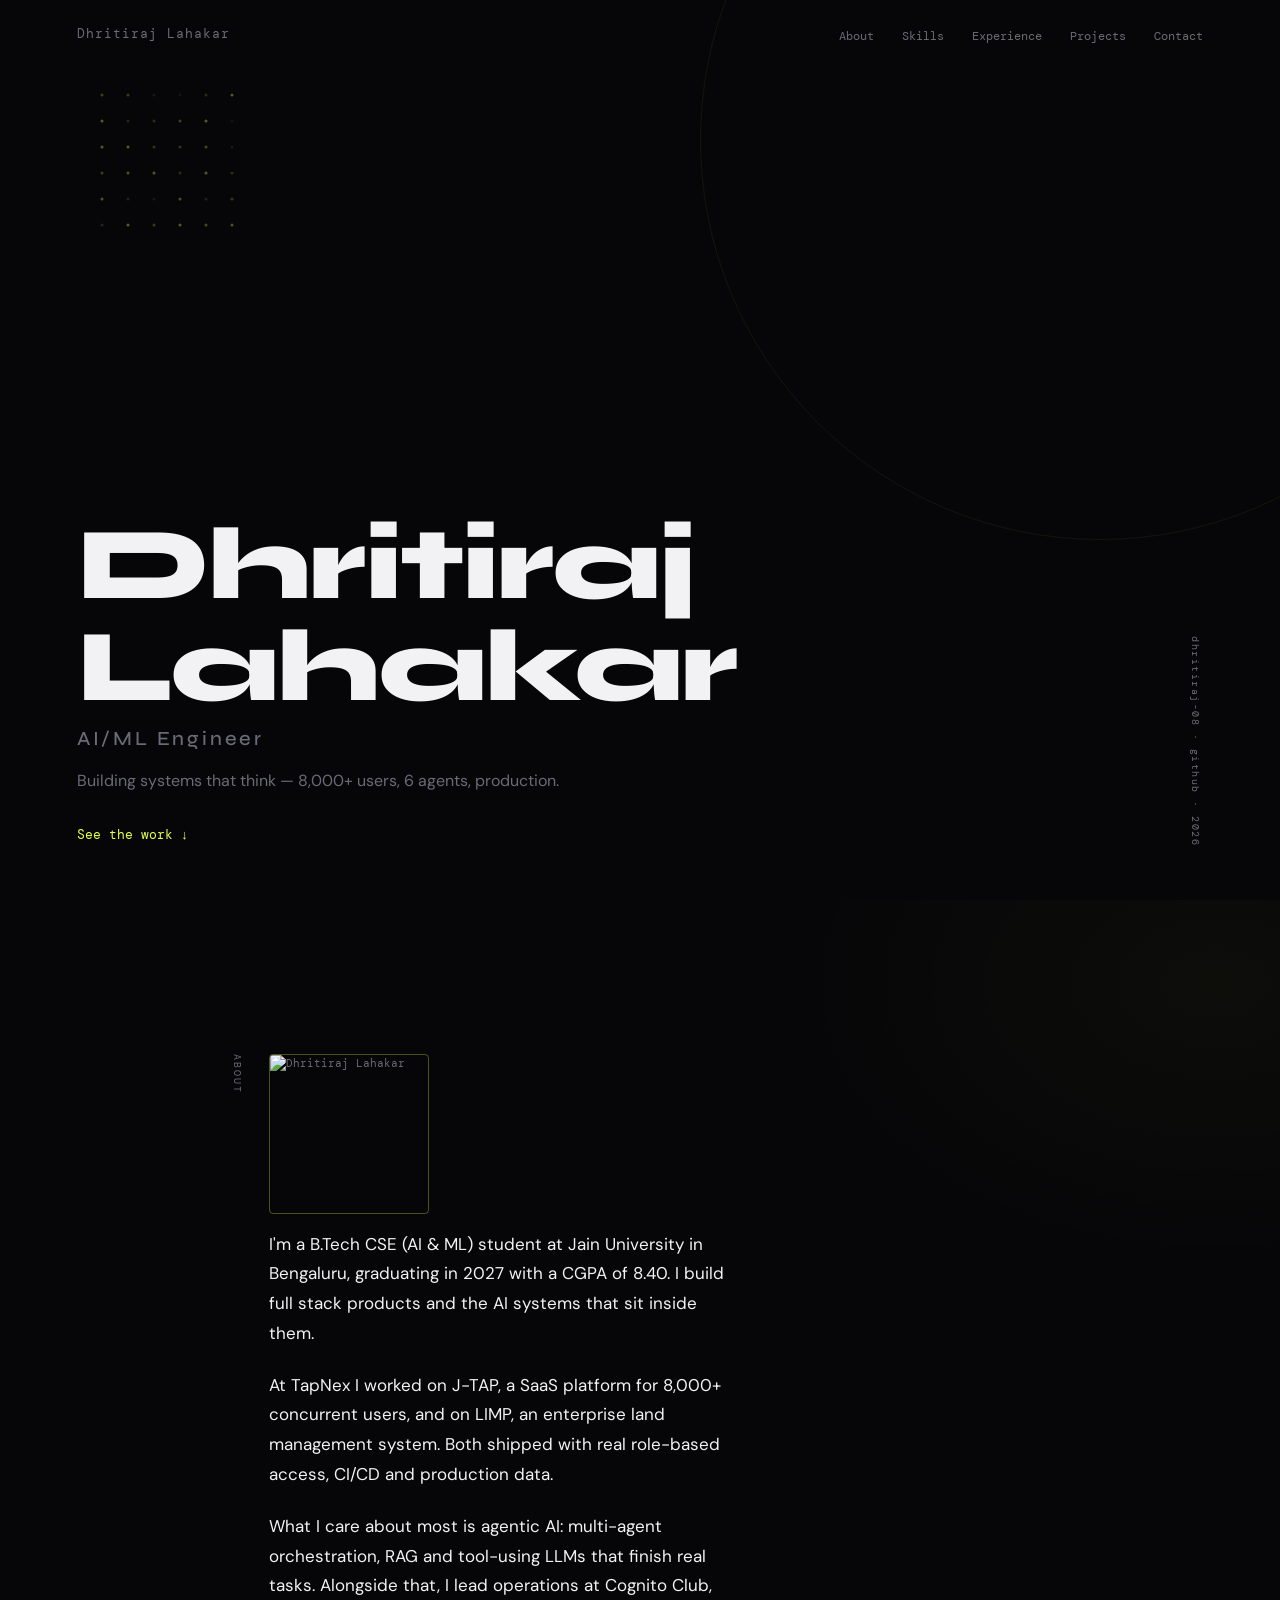
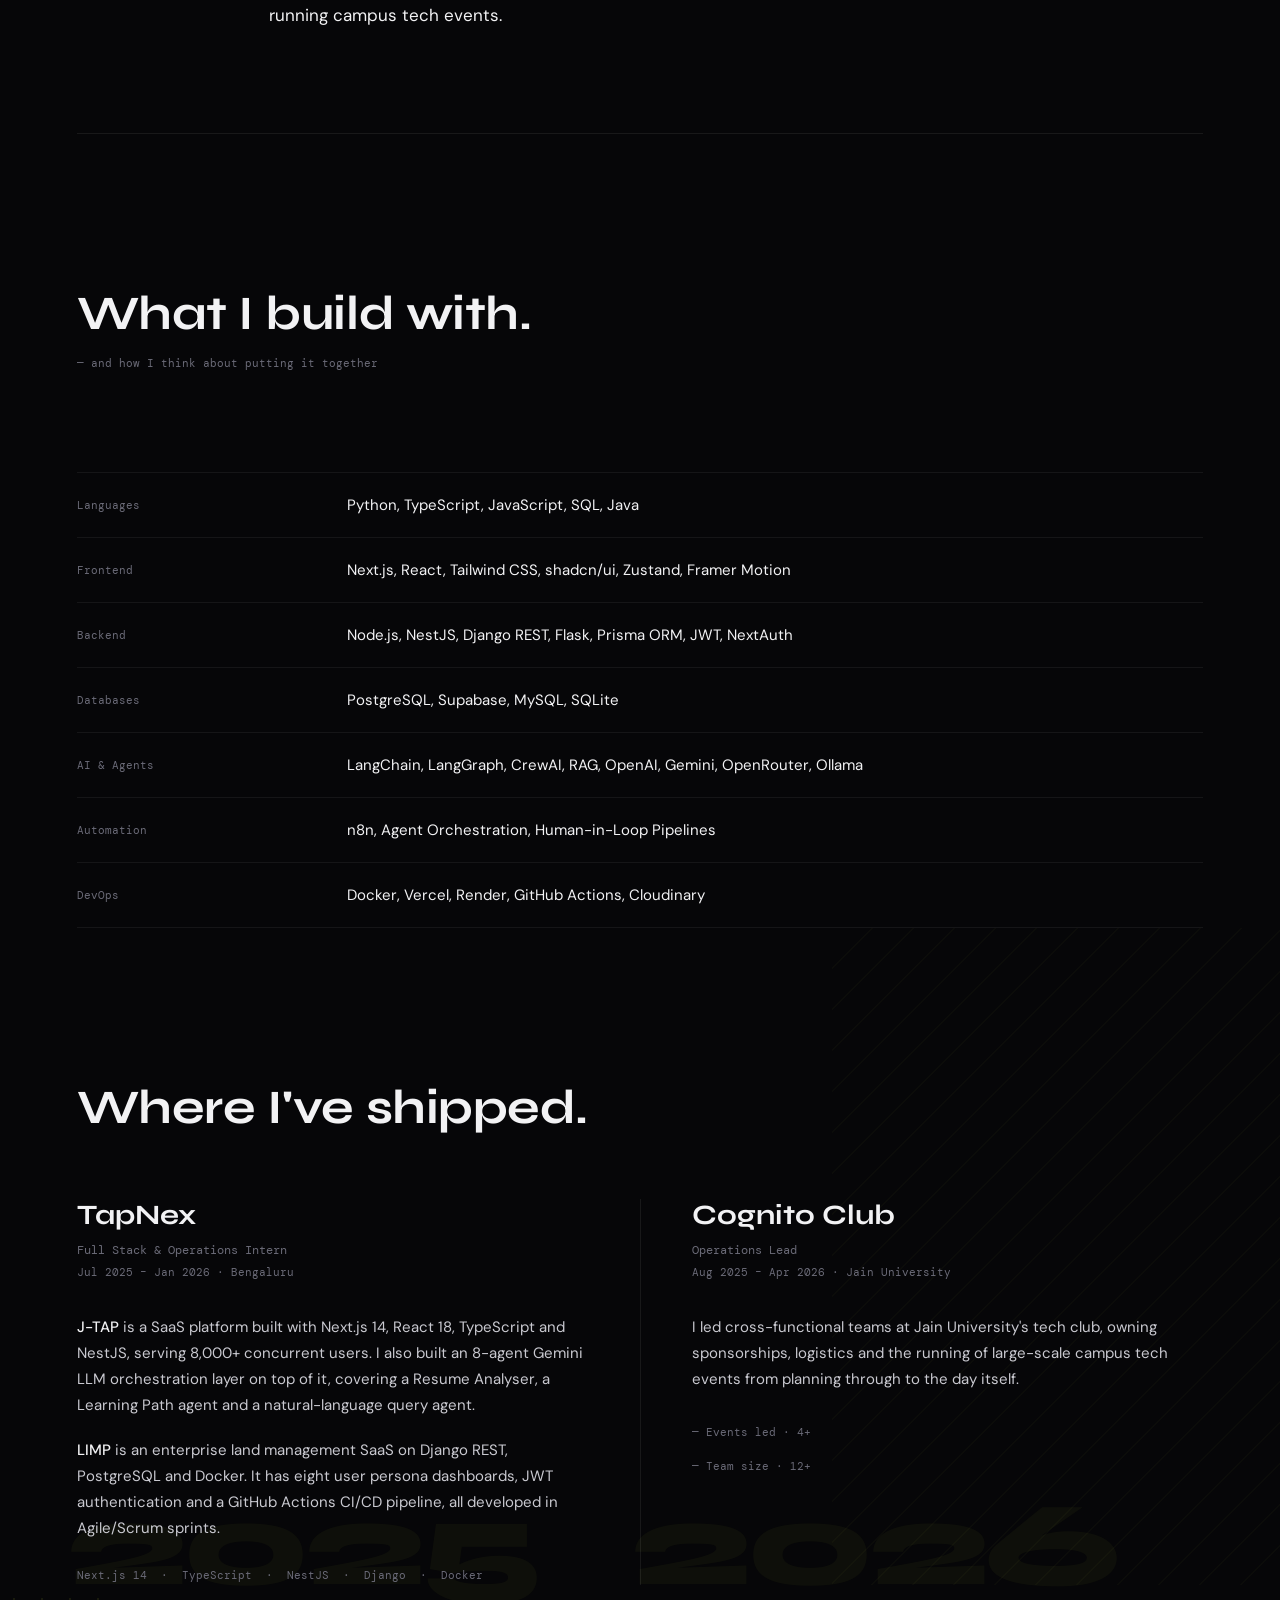
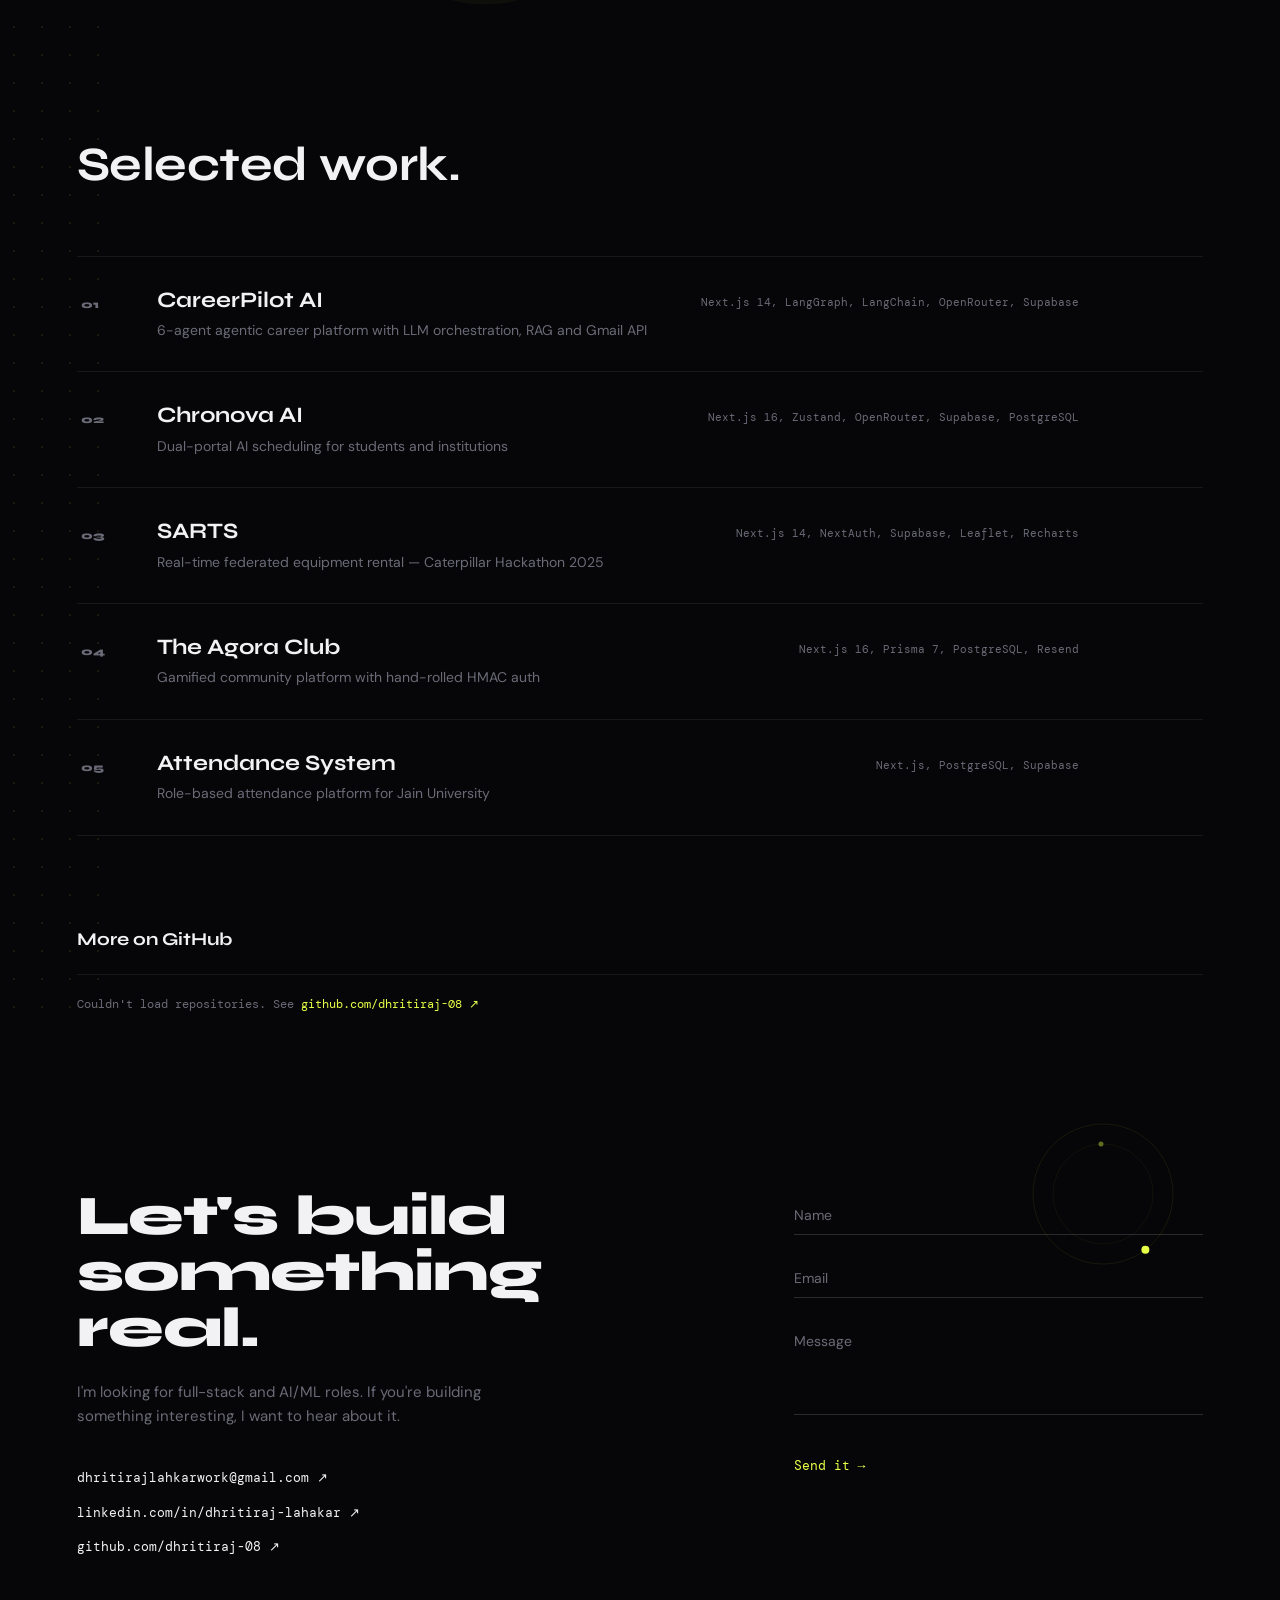
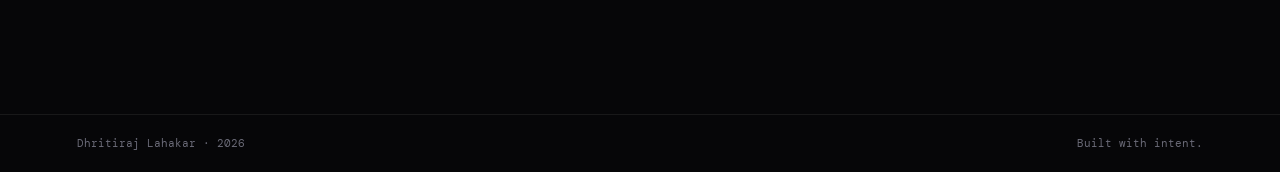
==== main/templates/main/index.html @ 5ac84bc7 "fix profile photo path and static file" ====
<!DOCTYPE html>
<html lang="en">
<head>
<meta charset="UTF-8" />
<meta name="viewport" content="width=device-width, initial-scale=1.0" />
<meta name="theme-color" content="#060608" />
<title>Dhritiraj Lahakar — Full Stack + Agentic AI Engineer</title>
<meta name="description" content="Dhritiraj Lahakar is a full stack and agentic AI engineer in Bengaluru, India." />
<link rel="preconnect" href="https://fonts.googleapis.com" />
<link rel="preconnect" href="https://fonts.gstatic.com" crossorigin />
<link href="https://fonts.googleapis.com/css2?family=DM+Mono&family=DM+Sans:wght@400;500&family=Syne:wght@500;700;800&display=swap" rel="stylesheet" />
<style>
:root {
  --bg: #060608;
  --surface: #0E0E12;
  --line: rgba(255,255,255,0.07);
  --text: #F2F2F4;
  --muted: #6B6B78;
  --accent: #E8FF47;
  --head: "Syne", sans-serif;
  --mono: "DM Mono", ui-monospace, monospace;
  --body: "DM Sans", system-ui, sans-serif;
  --pad: 6vw;
}
*, *::before, *::after { box-sizing: border-box; margin: 0; padding: 0; }
html { scroll-behavior: smooth; -webkit-text-size-adjust: 100%; }
body { background: var(--bg); color: var(--text); font-family: var(--body); font-weight: 400; line-height: 1.6; overflow-x: hidden; -webkit-font-smoothing: antialiased; }
a { color: inherit; text-decoration: none; }
ul { list-style: none; }
h1, h2, h3 { font-family: var(--head); }
::selection { background: var(--accent); color: #060608; }
:focus-visible { outline: 1px solid var(--accent); outline-offset: 4px; }

header, section, footer { position: relative; z-index: 1; }

/* NAV */
nav { position: fixed; top: 0; left: 0; right: 0; z-index: 50; display: flex; justify-content: space-between; align-items: center; padding: 22px var(--pad); font-family: var(--mono); border-bottom: 1px solid transparent; }
nav.scrolled { border-bottom-color: rgba(255,255,255,0.06); }
nav .who { font-size: 13px; letter-spacing: 0.08em; color: var(--muted); }
nav ul { display: flex; gap: 28px; }
nav ul a { font-size: 12px; color: var(--muted); transition: color 150ms; }
nav ul a:hover { color: var(--text); }

/* HERO */
#hero { position: relative; min-height: 100vh; min-height: 100svh; overflow: hidden; display: flex; flex-direction: column; justify-content: flex-end; padding: 0 var(--pad) 6vh; }
#hero::before { content: ""; position: absolute; width: 800px; height: 800px; border-radius: 50%; border: 1px solid rgba(232,255,71,0.06); top: -260px; right: -220px; pointer-events: none; }
#hero-canvas { position: absolute; inset: 0; width: 100%; height: 100%; z-index: 0; pointer-events: none; display: block; }
#hero > h1, #hero > .lede, #hero > .cta { position: relative; z-index: 1; }
#dots { position: absolute; top: 70px; left: 6vw; width: 180px; height: 180px; z-index: 1; pointer-events: none; display: block; }
.vert { z-index: 1; position: absolute; right: var(--pad); bottom: 6vh; writing-mode: vertical-rl; font-family: var(--mono); font-size: 10px; letter-spacing: 0.15em; color: var(--muted); }
h1 { font-weight: 800; font-size: clamp(60px, 10vw, 140px); line-height: 0.95; letter-spacing: -0.02em; }
h1 span { position: relative; display: block; opacity: 0; transform: translateY(12px); animation: in 600ms ease forwards; }
h1 span:nth-child(1) { font-weight: 800; font-size: clamp(52px, 8vw, 110px); color: var(--text); letter-spacing: -0.02em; line-height: 1; }
h1 span:nth-child(2) { font-weight: 500; font-size: clamp(14px, 1.6vw, 20px); color: var(--muted); letter-spacing: 0.14em; margin-top: 10px; margin-bottom: 0; animation-delay: 120ms; }
@keyframes in { to { opacity: 1; transform: none; } }
h1 span::after { content: attr(data-text); position: absolute; left: 0; top: 0; color: var(--accent); opacity: 0; transform: translateX(-3px); pointer-events: none; }
h1 span.done { animation: none; opacity: 1; transform: none; }
h1 span.done.glitch { animation: glitchShift 180ms linear; }
h1 span.done.glitch::after { animation: glitchGhost 180ms linear; }
@keyframes glitchShift { 0%, 99% { transform: translateX(3px); } 100% { transform: none; } }
@keyframes glitchGhost { 0%, 33% { opacity: 0.1; } 34%, 100% { opacity: 0; } }
.lede { margin-top: 20px; font-size: 16px; color: var(--muted); max-width: 46ch; }
.cta { display: inline-block; margin-top: 32px; font-family: var(--mono); font-size: 13px; letter-spacing: 0; color: var(--accent); transition: letter-spacing 200ms ease; align-self: flex-start; }
.cta:hover { letter-spacing: 0.05em; }

/* SECTION BASICS */
section:not(#hero) { padding: clamp(80px, 12vw, 160px) var(--pad) 0; }
.rv { opacity: 0; transform: translateY(20px); transition: opacity 500ms ease var(--d, 120ms), transform 500ms ease var(--d, 120ms); }
.reveal.in .rv { opacity: 1; transform: none; }
.reveal h2.rv { --d: 0ms; }
#about { --d: 0ms; }
h2.big { font-weight: 700; font-size: clamp(32px, 5vw, 48px); line-height: 1.1; letter-spacing: -0.01em; }
.hair { border-top: 1px solid var(--line); }

/* ABOUT */
#about { padding-bottom: clamp(60px, 8vw, 110px); }
.about { display: grid; grid-template-columns: repeat(12, 1fr); column-gap: 24px; }
#about::before { content: ""; position: absolute; inset: 0; z-index: 0; pointer-events: none; background: radial-gradient(ellipse 600px 400px at 95% 10%, rgba(232,255,71,0.03) 0%, transparent 70%); }
#about > * { position: relative; z-index: 1; }
.about .label { grid-row: 1; grid-column: 1 / 3; writing-mode: vertical-rl; font-family: var(--mono); font-size: 10px; letter-spacing: 0.2em; color: var(--muted); }
.about .photo { grid-row: 1; grid-column: 3 / 8; display: block; width: 160px; height: 160px; object-fit: cover; object-position: center top; border-radius: 4px; border: 1px solid rgba(232,255,71,0.3); margin-bottom: 16px; transition: border-color 300ms ease, box-shadow 300ms ease; font-family: var(--mono); font-size: 11px; color: var(--muted); }
.about .photo:hover { border-color: #E8FF47; box-shadow: 0 0 24px rgba(232,255,71,0.15); }
.about .bio { grid-row: 2; grid-column: 3 / 8; font-size: 17px; line-height: 1.75; max-width: 65ch; }
.about .bio p + p { margin-top: 1.3em; }
.side { grid-row: 1 / span 2; grid-column: 8 / 13; padding-left: 4vw; }
#cube { display: block; width: 320px; max-width: 100%; height: auto; aspect-ratio: 320 / 280; margin: 0 0 0 auto; }
.about-end { margin-top: clamp(60px, 8vw, 110px); }

/* SKILLS */
#skills .sub { margin-top: 14px; font-family: var(--mono); font-size: 11px; color: var(--muted); }
#trace { display: block; width: 100%; height: 60px; margin-top: 28px; }
table { width: 100%; border-collapse: collapse; margin-top: 12px; }
tr { border-bottom: 1px solid rgba(255,255,255,0.06); transition: background-color 200ms ease, background-size 400ms ease; background-image: linear-gradient(rgba(232,255,71,0.5), rgba(232,255,71,0.5)); background-repeat: no-repeat; background-position: 0 100%; background-size: 0% 1px; }
tr:first-child { border-top: 1px solid rgba(255,255,255,0.06); }
tr:hover { background-color: rgba(232,255,71,0.03); background-size: 100% 1px; }
tr:hover th { color: var(--accent); }
th, td { text-align: left; vertical-align: top; padding: 20px 0; font-weight: 400; }
th { transition: color 200ms ease; width: 24%; font-family: var(--mono); font-size: 11px; color: var(--muted); padding-top: 24px; }
td { font-size: 15px; color: var(--text); padding-right: 12px; }

/* EXPERIENCE */
#experience { position: relative; }
#experience::before { content: ""; position: absolute; top: 0; right: 0; width: 35%; height: 100%; background: repeating-linear-gradient(135deg, transparent, transparent 28px, rgba(232,255,71,0.025) 28px, rgba(232,255,71,0.025) 29px); pointer-events: none; z-index: 0; }
#experience > * { position: relative; z-index: 1; }
.cols { display: grid; grid-template-columns: 1fr 1fr; margin-top: clamp(36px, 5vw, 64px); }
.col { position: relative; padding-right: clamp(24px, 4vw, 64px); }
.col > * { position: relative; z-index: 1; }
.col::before { position: absolute; bottom: -20px; left: -10px; z-index: 0; font-family: var(--head); font-weight: 800; font-size: 120px; line-height: 1; letter-spacing: -0.04em; color: rgba(232,255,71,0.04); pointer-events: none; user-select: none; }
.col:nth-child(1)::before { content: "2025"; }
.col:nth-child(2)::before { content: "2026"; }
#experience { overflow-x: clip; }
.col .tags { margin-top: 24px; font-family: var(--mono); font-size: 11px; line-height: 1.8; color: var(--muted); }
.col .callouts { margin-top: 32px; font-family: var(--mono); font-size: 11px; color: var(--muted); }
.col .callouts div + div { margin-top: 16px; }
.col + .col { padding-right: 0; padding-left: clamp(24px, 4vw, 64px); border-left: 1px solid var(--line); }
.col h3 { font-weight: 700; font-size: 28px; line-height: 1.15; }
.col .role { margin-top: 10px; font-family: var(--mono); font-size: 12px; color: var(--muted); }
.col .when { margin-top: 4px; font-family: var(--mono); font-size: 11px; color: var(--muted); }
.col .prose { margin-top: 32px; }
.col p { font-size: 15px; line-height: 1.75; color: #C9C9D0; }
.col p + p { margin-top: 1.2em; }
.col p b { font-weight: 500; color: var(--text); }

/* PROJECTS */
#projects { position: relative; }
#projects::before { content: ""; position: absolute; left: 0; top: 0; width: 120px; height: 100%; background-image: radial-gradient(rgba(232,255,71,0.08) 1px, transparent 1px); background-size: 28px 28px; pointer-events: none; z-index: 0; }
#projects > * { position: relative; z-index: 1; }
.list { margin-top: clamp(36px, 5vw, 64px); border-top: 1px solid var(--line); }
.row { display: grid; grid-template-columns: 56px minmax(0, 1.3fr) minmax(0, 1fr) 84px; column-gap: 24px; align-items: start; padding: 30px 16px 30px 0; border-bottom: 1px solid var(--line); transition: background 200ms ease; position: relative; }
.row:hover { background: rgba(232,255,71,0.03); }
.row .n { font-family: var(--head); font-weight: 800; font-size: 11px; color: var(--muted); padding-top: 9px; padding-left: 4px; }
.row .name { transition: text-shadow 200ms ease; font-family: var(--head); font-weight: 700; font-size: 22px; line-height: 1.2; }
.row:hover .name { text-shadow: 0 0 20px rgba(232,255,71,0.3); }
.row .desc { margin-top: 6px; font-size: 14px; color: var(--muted); }
.row .tech { font-family: var(--mono); font-size: 11px; line-height: 1.7; color: var(--muted); text-align: right; padding-top: 6px; }
.row .go { font-family: var(--mono); font-size: 12px; color: var(--accent); text-align: right; padding-top: 6px; opacity: 0; transition: opacity 200ms ease; white-space: nowrap; }
.row:hover .go, .row:focus-visible .go { opacity: 1; }
.more { margin-top: clamp(56px, 7vw, 96px); font-weight: 700; font-size: 18px; }
.more + .list { margin-top: 20px; }
.list.small .row { grid-template-columns: 56px minmax(0, 1fr) 84px; padding: 16px 16px 16px 0; }
.list.small .n { padding-top: 3px; }
.list.small .name { font-size: 15px; }
.list.small .desc { font-family: var(--body); font-size: 13px; margin-top: 2px; }
.list.small .go { padding-top: 2px; }
.status { padding: 20px 0; font-family: var(--mono); font-size: 12px; color: var(--muted); }
.status a { color: var(--accent); }

/* CONTACT */
#contact { position: relative; }
#orbit { position: absolute; top: 60px; right: 6vw; width: 200px; height: 200px; pointer-events: none; }
.contact { display: grid; grid-template-columns: 6fr 4fr; column-gap: 8vw; }
.contact h2 { font-weight: 800; font-size: 56px; line-height: 1; letter-spacing: -0.02em; }
.contact .lead { margin-top: 24px; font-size: 15px; color: var(--muted); max-width: 44ch; }
.contact .links { margin-top: 40px; display: flex; flex-direction: column; gap: 12px; align-items: flex-start; }
.contact .links a { font-family: var(--mono); font-size: 13px; background: linear-gradient(#E8FF47, #E8FF47) no-repeat left bottom / 0% 1px; padding-bottom: 2px; transition: color 150ms, background-size 300ms ease; }
.contact .links a:hover { color: var(--accent); background-size: 100% 1px; }
form { padding-top: 10px; display: flex; flex-direction: column; gap: 26px; }
form input, form textarea { width: 100%; background: transparent; border: 0; border-bottom: 1px solid rgba(255,255,255,0.15); border-radius: 0; padding: 8px 0 10px; font: 400 14px var(--body); color: var(--text); resize: none; }
form input::placeholder, form textarea::placeholder { color: var(--muted); }
form input:focus, form textarea:focus { outline: none; border-bottom-color: var(--accent); }
form button { align-self: flex-start; margin-top: 16px; background: none; border: 0; padding: 0; cursor: pointer; font: 400 13px var(--mono); color: var(--accent); }
.sr { position: absolute; width: 1px; height: 1px; overflow: hidden; clip: rect(0 0 0 0); }

/* FOOTER */
footer { margin-top: clamp(80px, 12vw, 160px); border-top: 1px solid var(--line); padding: 20px var(--pad); display: flex; justify-content: space-between; gap: 16px; font-family: var(--mono); font-size: 11px; color: var(--muted); }

/* MOBILE */
@media (max-width: 767px) {
  :root { --pad: 22px; }
  nav { padding: 16px var(--pad); justify-content: flex-end; }
  nav .who { display: none; }
  nav ul { gap: 16px; }
  nav ul a { font-size: 11px; }
  h1 { font-size: clamp(40px, 9vw, 90px); }
  .vert { display: none; }
  .about { display: block; }
  .about .label { writing-mode: horizontal-tb; margin-bottom: 20px; }
  .about .photo { margin-bottom: 24px; }
  .side { padding-left: 0; margin-top: 48px; }
    th { width: 34%; padding-right: 10px; }
  td { font-size: 14px; }
  .cols { display: block; }
  .col { padding-right: 0; }
  .col + .col { padding-left: 0; border-left: 0; border-top: 1px solid var(--line); margin-top: 48px; padding-top: 48px; }
  .row { grid-template-columns: 36px 1fr; padding: 24px 0; row-gap: 10px; }
  .row .tech { grid-column: 2; text-align: left; padding-top: 0; }
  .row .go { grid-column: 2; text-align: left; opacity: 1; padding-top: 0; }
  .list.small .row { grid-template-columns: 36px 1fr; }
  .list.small .go { grid-column: 2; }
  #orbit { display: none; }
  .contact { display: block; }
  .contact h2 { font-size: 44px; }
  form { margin-top: 56px; }
  footer { flex-direction: column; }
}
@media (hover: none) { .row .go { opacity: 1; } }
@media (prefers-reduced-motion: reduce) {
  html { scroll-behavior: auto; }
  h1 span, .rv, tr, th { animation: none; transition: none; opacity: 1; transform: none; }
  tr:hover { background-size: 0% 1px; }
}
</style>
</head>
<body>

<nav id="nav">
  <span class="who">Dhritiraj Lahakar</span>
  <ul>
    <li><a href="#about">About</a></li>
    <li><a href="#skills">Skills</a></li>
    <li><a href="#experience">Experience</a></li>
    <li><a href="#projects">Projects</a></li>
    <li><a href="#contact">Contact</a></li>
  </ul>
</nav>

<header id="hero">
  <canvas id="hero-canvas" aria-hidden="true"></canvas>
  <canvas id="dots" width="180" height="180" aria-hidden="true"></canvas>
  <div class="vert" aria-hidden="true">dhritiraj-08 · github · 2026</div>
  <h1><span>Dhritiraj Lahakar</span><span>AI/ML Engineer</span></h1>
  <p class="lede">Building systems that think — 8,000+ users, 6 agents, production.</p>
  <a class="cta" href="#projects">See the work ↓</a>
</header>

<section id="about" class="reveal">
  <div class="about">
    <div class="label">ABOUT</div>
    <img class="photo" src="/static/img/profile.jpg" alt="Dhritiraj Lahakar" width="160" height="160" />
    <div class="bio">
      <p>I'm a B.Tech CSE (AI &amp; ML) student at Jain University in Bengaluru, graduating in 2027 with a CGPA of 8.40. I build full stack products and the AI systems that sit inside them.</p>
      <p>At TapNex I worked on J-TAP, a SaaS platform for 8,000+ concurrent users, and on LIMP, an enterprise land management system. Both shipped with real role-based access, CI/CD and production data.</p>
      <p>What I care about most is agentic AI: multi-agent orchestration, RAG and tool-using LLMs that finish real tasks. Alongside that, I lead operations at Cognito Club, running campus tech events.</p>
    </div>
    <div class="side">
      <canvas id="cube" width="320" height="280" aria-hidden="true"></canvas>
    </div>
  </div>
  <div class="hair about-end"></div>
</section>

<section id="skills" class="reveal">
  <h2 class="big">What I build with.</h2>
  <p class="sub">— and how I think about putting it together</p>
  <canvas id="trace" aria-hidden="true"></canvas>
  <table>
    <tr><th scope="row">Languages</th><td>Python, TypeScript, JavaScript, SQL, Java</td></tr>
    <tr><th scope="row">Frontend</th><td>Next.js, React, Tailwind CSS, shadcn/ui, Zustand, Framer Motion</td></tr>
    <tr><th scope="row">Backend</th><td>Node.js, NestJS, Django REST, Flask, Prisma ORM, JWT, NextAuth</td></tr>
    <tr><th scope="row">Databases</th><td>PostgreSQL, Supabase, MySQL, SQLite</td></tr>
    <tr><th scope="row">AI &amp; Agents</th><td>LangChain, LangGraph, CrewAI, RAG, OpenAI, Gemini, OpenRouter, Ollama</td></tr>
    <tr><th scope="row">Automation</th><td>n8n, Agent Orchestration, Human-in-Loop Pipelines</td></tr>
    <tr><th scope="row">DevOps</th><td>Docker, Vercel, Render, GitHub Actions, Cloudinary</td></tr>
  </table>
</section>

<section id="experience" class="reveal">
  <h2 class="big">Where I've shipped.</h2>
  <div class="cols">
    <div class="col">
      <h3>TapNex</h3>
      <div class="role">Full Stack &amp; Operations Intern</div>
      <div class="when">Jul 2025 – Jan 2026 · Bengaluru</div>
      <div class="prose">
        <p><b>J-TAP</b> is a SaaS platform built with Next.js 14, React 18, TypeScript and NestJS, serving 8,000+ concurrent users. I also built an 8-agent Gemini LLM orchestration layer on top of it, covering a Resume Analyser, a Learning Path agent and a natural-language query agent.</p>
        <p><b>LIMP</b> is an enterprise land management SaaS on Django REST, PostgreSQL and Docker. It has eight user persona dashboards, JWT authentication and a GitHub Actions CI/CD pipeline, all developed in Agile/Scrum sprints.</p>
        <div class="tags">Next.js 14 &nbsp;·&nbsp; TypeScript &nbsp;·&nbsp; NestJS &nbsp;·&nbsp; Django &nbsp;·&nbsp; Docker</div>
      </div>
    </div>
    <div class="col">
      <h3>Cognito Club</h3>
      <div class="role">Operations Lead</div>
      <div class="when">Aug 2025 – Apr 2026 · Jain University</div>
      <div class="prose">
        <p>I led cross-functional teams at Jain University's tech club, owning sponsorships, logistics and the running of large-scale campus tech events from planning through to the day itself.</p>
        <div class="callouts"><div>— Events led · 4+</div><div>— Team size · 12+</div></div>
      </div>
    </div>
  </div>
</section>

<section id="projects" class="reveal">
  <h2 class="big">Selected work.</h2>
  <div class="list" id="featured"></div>
  <h3 class="more">More on GitHub</h3>
  <div class="list small" id="repos"><div class="status">Loading repositories…</div></div>
</section>

<section id="contact" class="reveal">
  <canvas id="orbit" width="200" height="200" aria-hidden="true"></canvas>
  <div class="contact">
    <div>
      <h2>Let's build<br>something<br>real.</h2>
      <p class="lead">I'm looking for full-stack and AI/ML roles. If you're building something interesting, I want to hear about it.</p>
      <div class="links">
        <a href="mailto:dhritirajlahkarwork@gmail.com">dhritirajlahkarwork@gmail.com ↗</a>
        <a href="https://linkedin.com/in/dhritiraj-lahakar" target="_blank" rel="noopener">linkedin.com/in/dhritiraj-lahakar ↗</a>
        <a href="https://github.com/dhritiraj-08" target="_blank" rel="noopener">github.com/dhritiraj-08 ↗</a>
      </div>
    </div>
    <form id="form">
      <label class="sr" for="n">Name</label><input id="n" name="name" type="text" placeholder="Name" required />
      <label class="sr" for="e">Email</label><input id="e" name="email" type="email" placeholder="Email" required />
      <label class="sr" for="m">Message</label><textarea id="m" name="message" rows="4" placeholder="Message" required></textarea>
      <button type="submit">Send it →</button>
    </form>
  </div>
</section>

<footer><span>Dhritiraj Lahakar · 2026</span><span>Built with intent.</span></footer>

<script src="https://cdnjs.cloudflare.com/ajax/libs/three.js/r128/three.min.js"></script>
<script>
(() => {
  const esc = s => String(s).replace(/[&<>"']/g, c => ({ '&': '&amp;', '<': '&lt;', '>': '&gt;', '"': '&quot;', "'": '&#39;' }[c]));
  const num = i => String(i + 1).padStart(2, '0');

  const nav = document.getElementById('nav');
  const onScroll = () => nav.classList.toggle('scrolled', scrollY > 100);
  addEventListener('scroll', onScroll, { passive: true }); onScroll();

  const io = new IntersectionObserver(es => es.forEach(e => {
    if (e.isIntersecting) { e.target.classList.add('in'); io.unobserve(e.target); }
  }), { threshold: 0.08 });
  const reduced = matchMedia('(prefers-reduced-motion: reduce)').matches;

  // stagger: heading first, content 120ms later
  document.querySelectorAll('.reveal').forEach(sec => {
    const kids = sec.id === 'contact' ? sec.querySelectorAll('h2, .lead, .links, form') : sec.children;
    [...kids].forEach(k => k.classList.add('rv'));
    io.observe(sec);
  });

  // row numbers count up as each row enters
  const numIO = new IntersectionObserver(es => es.forEach(e => {
    if (!e.isIntersecting) return;
    numIO.unobserve(e.target);
    const n = e.target.querySelector('.n'), to = +n.dataset.to, t0 = performance.now();
    (function step(t) {
      const k = Math.min(1, (t - t0) / 600);
      n.textContent = num(Math.round(to * k) - 1);
      if (k < 1) requestAnimationFrame(step);
    })(t0);
  }), { threshold: 0.6 });
  function watchNums(root) {
    if (reduced) return;
    root.querySelectorAll('.row .n').forEach(n => {
      n.dataset.to = parseInt(n.textContent, 10);
      n.textContent = '00';
      numIO.observe(n.parentElement);
    });
  }

  // title glitch
  const lines = [...document.querySelectorAll('h1 span')];
  lines.forEach(l => {
    l.dataset.text = l.textContent;
    l.addEventListener('animationend', e => {
      if (e.target !== l) return;
      if (e.animationName === 'in') l.classList.add('done');
      if (e.animationName === 'glitchShift') l.classList.remove('glitch');
    });
  });
  if (!reduced) (function sched() {
    setTimeout(() => {
      const l = lines[0];
      if (!document.hidden && l.classList.contains('done') && !l.classList.contains('glitch')) l.classList.add('glitch');
      sched();
    }, 4000 + Math.random() * 4000);
  })();

  // ---------- canvas helpers ----------
  function fit(cv, w, h) {
    const d = Math.min(devicePixelRatio || 1, 2);
    cv.width = Math.round(w * d); cv.height = Math.round(h * d);
    const c = cv.getContext('2d'); c.setTransform(d, 0, 0, d, 0, 0);
    return c;
  }
  // runs draw(t) every frame while el is on screen; draws a single static frame under reduced motion
  function animate(el, draw) {
    if (reduced) { draw(0); return; }
    let raf = 0;
    const tick = t => { draw(t); raf = requestAnimationFrame(tick); };
    new IntersectionObserver(es => {
      if (es[0].isIntersecting) { if (!raf) raf = requestAnimationFrame(tick); }
      else { cancelAnimationFrame(raf); raf = 0; }
    }).observe(el);
  }

  // ---------- hero: two tilted rings (Three.js, hero-scoped) ----------
  (function heroRings() {
    if (!window.THREE) return;
    const cv = document.getElementById('hero-canvas'), hero = document.getElementById('hero');
    let renderer;
    try { renderer = new THREE.WebGLRenderer({ canvas: cv, alpha: true, antialias: true }); } catch (err) { return; }
    renderer.setPixelRatio(Math.min(devicePixelRatio || 1, 2));
    renderer.setClearColor(0x000000, 0);
    const scene = new THREE.Scene(), cam = new THREE.PerspectiveCamera(45, 1, 0.1, 100);
    const tilt = 65 * Math.PI / 180;
    const a = new THREE.Mesh(new THREE.TorusGeometry(3.5, 0.015, 8, 120), new THREE.MeshBasicMaterial({ color: 0xE8FF47 }));
    const b = new THREE.Mesh(new THREE.TorusGeometry(4.8, 0.008, 8, 120), new THREE.MeshBasicMaterial({ color: 0xE8FF47, transparent: true, opacity: 0.3 }));
    [a, b].forEach(m => { m.position.x = 5; m.rotation.x = tilt; scene.add(m); });
    function resize() {
      const w = Math.max(1, Math.min(hero.clientWidth, document.documentElement.clientWidth)), h = Math.max(1, hero.clientHeight);
      renderer.setSize(w, h, false);
      cam.aspect = w / h; cam.position.z = Math.max(12, 9 / cam.aspect); cam.updateProjectionMatrix();
      renderer.render(scene, cam);
    }
    addEventListener('resize', resize);
    resize();
    if (document.fonts) document.fonts.ready.then(resize);
    animate(hero, () => { a.rotation.y += 0.004; b.rotation.y -= 0.002; renderer.render(scene, cam); });
  })();

  // ---------- hero: breathing dot matrix ----------
  (function dots() {
    const cv = document.getElementById('dots'), S = 180, ctx = fit(cv, S, S), off = (S - 5 * 26) / 2;
    const d = Array.from({ length: 36 }, (_, i) => ({ x: off + (i % 6) * 26, y: off + Math.floor(i / 6) * 26, sp: 0.0006 + Math.random() * 0.0012, ph: Math.random() * 6.2832 }));
    animate(cv, t => {
      ctx.clearRect(0, 0, S, S);
      for (const p of d) {
        const a = 0.06 + 0.29 * (0.5 + 0.5 * Math.sin(t * p.sp + p.ph));
        ctx.fillStyle = `rgba(232,255,71,${a.toFixed(3)})`;
        ctx.beginPath(); ctx.arc(p.x, p.y, 1.5, 0, 6.2832); ctx.fill();
      }
    });
  })();

  // ---------- about: wireframe cube scene (Three.js) ----------
  (function cubeScene() {
    if (!window.THREE) return;
    const cv = document.getElementById('cube');
    let renderer;
    try { renderer = new THREE.WebGLRenderer({ canvas: cv, alpha: true, antialias: true }); } catch (err) { return; }
    renderer.setPixelRatio(Math.min(devicePixelRatio || 1, 2));
    renderer.setSize(320, 280, false);
    renderer.setClearColor(0x000000, 0);
    const scene = new THREE.Scene(), cam = new THREE.PerspectiveCamera(50, 320 / 280, 0.1, 50);
    cam.position.z = 5; cam.lookAt(0, 0, 0);

    const cube = new THREE.Mesh(new THREE.BoxGeometry(1.8, 1.8, 1.8), new THREE.MeshBasicMaterial({ color: 0xE8FF47, wireframe: true, transparent: true, opacity: 0.6 }));
    scene.add(cube);

    const orbs = [], og = new THREE.SphereGeometry(0.12, 8, 8), om = new THREE.MeshBasicMaterial({ color: 0xE8FF47 });
    for (let i = 0; i < 3; i++) { const m = new THREE.Mesh(og, om); scene.add(m); orbs.push({ m, off: i * Math.PI * 2 / 3 }); }

    const N = 40, pg = new THREE.SphereGeometry(0.04, 6, 6), pmat = new THREE.MeshBasicMaterial({ color: 0xE8FF47, transparent: true, opacity: 0.4 }), parts = [];
    for (let i = 0; i < N; i++) {
      const m = new THREE.Mesh(pg, pmat);
      let v; do { v = new THREE.Vector3((Math.random() * 2 - 1) * 3.5, (Math.random() * 2 - 1) * 3.5, (Math.random() * 2 - 1) * 3.5); } while (v.length() > 3.5);
      m.position.copy(v); scene.add(m);
      parts.push({ m, v: new THREE.Vector3((Math.random() * 2 - 1) * 0.003, (Math.random() * 2 - 1) * 0.003, (Math.random() * 2 - 1) * 0.003) });
    }

    let angle = 0;
    function place(sec) {
      orbs.forEach(o => { const a = angle + o.off; o.m.position.set(2.2 * Math.cos(a), 2.2 * Math.sin(a), Math.sin(sec * 1.2 + o.off) * 0.5); });
    }
    place(0);
    renderer.render(scene, cam);
    animate(cv, t => {
      cube.rotation.x += 0.006; cube.rotation.y += 0.009;
      angle += 0.008; place(t / 1000);
      parts.forEach(p => {
        p.m.position.add(p.v);
        ['x', 'y', 'z'].forEach(k => { if (p.m.position[k] > 3.5) p.m.position[k] = -3.5; else if (p.m.position[k] < -3.5) p.m.position[k] = 3.5; });
      });
      scene.rotation.y += 0.002;
      renderer.render(scene, cam);
    });
  })();

  // ---------- skills: circuit trace ----------
  (function circuit() {
    const cv = document.getElementById('trace'), H = 60;
    let ctx, W = 0, pts = [], total = 0;
    function build() {
      W = cv.clientWidth; ctx = fit(cv, W, H);
      pts = [{ x: 0, y: 20 }]; let x = 0, y = 20, i = 0;
      const runs = [70, 40, 110, 50, 90, 60];
      while (x < W) {
        x = Math.min(W, x + runs[i % runs.length]); pts.push({ x, y });
        if (x >= W) break;
        y = y === 20 ? 40 : 20; pts.push({ x, y }); i++;
      }
      pts.forEach((p, k) => { p.d = k ? pts[k - 1].d + Math.hypot(p.x - pts[k - 1].x, p.y - pts[k - 1].y) : 0; });
      total = pts[pts.length - 1].d;
    }
    function at(d) {
      d = Math.max(0, Math.min(total, d));
      let k = 1; while (k < pts.length - 1 && pts[k].d < d) k++;
      const a = pts[k - 1], b = pts[k], f = b.d === a.d ? 0 : (d - a.d) / (b.d - a.d);
      return { x: a.x + (b.x - a.x) * f, y: a.y + (b.y - a.y) * f };
    }
    function draw(t) {
      ctx.clearRect(0, 0, W, H);
      ctx.lineWidth = 1; ctx.lineJoin = 'miter';
      ctx.strokeStyle = 'rgba(232,255,71,0.15)';
      ctx.beginPath(); pts.forEach((p, k) => k ? ctx.lineTo(p.x, p.y) : ctx.moveTo(p.x, p.y)); ctx.stroke();
      const head = reduced ? total : ((t % 3000) / 3000) * total, trail = total / 3, steps = 40;
      for (let s = 0; s < steps; s++) {
        const d0 = head - trail * (1 - s / steps), d1 = head - trail * (1 - (s + 1) / steps);
        if (d1 <= 0) continue;
        const p = at(d0), q = at(d1);
        ctx.strokeStyle = `rgba(232,255,71,${(0.4 * (s + 1) / steps).toFixed(3)})`;
        ctx.beginPath(); ctx.moveTo(p.x, p.y); ctx.lineTo(q.x, q.y); ctx.stroke();
      }
      const h = at(head);
      ctx.fillStyle = '#E8FF47'; ctx.beginPath(); ctx.arc(h.x, h.y, 3, 0, 6.2832); ctx.fill();
    }
    build();
    addEventListener('resize', () => { build(); if (reduced) draw(0); });
    animate(cv, draw);
  })();

  // ---------- contact: orbiting dots ----------
  (function orbit() {
    const cv = document.getElementById('orbit'), S = 200, c = S / 2;
    const ctx = fit(cv, S, S);
    function draw(t) {
      const s = t / 1000;
      ctx.clearRect(0, 0, S, S); ctx.lineWidth = 1;
      ctx.strokeStyle = 'rgba(232,255,71,0.08)'; ctx.beginPath(); ctx.arc(c, c, 70, 0, 6.2832); ctx.stroke();
      ctx.strokeStyle = 'rgba(232,255,71,0.05)'; ctx.beginPath(); ctx.arc(c, c, 50, 0, 6.2832); ctx.stroke();
      ctx.fillStyle = '#E8FF47'; ctx.beginPath(); ctx.arc(c + 70 * Math.cos(s * 0.4), c + 70 * Math.sin(s * 0.4), 4, 0, 6.2832); ctx.fill();
      ctx.fillStyle = 'rgba(232,255,71,0.4)'; ctx.beginPath(); ctx.arc(c + 50 * Math.cos(-s * 0.7), c + 50 * Math.sin(-s * 0.7), 2.5, 0, 6.2832); ctx.fill();
    }
    animate(cv, draw);
  })();


  const projects = [
    ['CareerPilot AI', '6-agent agentic career platform with LLM orchestration, RAG and Gmail API', 'Next.js 14, LangGraph, LangChain, OpenRouter, Supabase', 'https://github.com/dhritiraj-08/CareerPilot-AI', /career.?pilot/i],
    ['Chronova AI', 'Dual-portal AI scheduling for students and institutions', 'Next.js 16, Zustand, OpenRouter, Supabase, PostgreSQL', 'https://github.com/dhritiraj-08/Chronova-ai', /chronova/i],
    ['SARTS', 'Real-time federated equipment rental — Caterpillar Hackathon 2025', 'Next.js 14, NextAuth, Supabase, Leaflet, Recharts', 'https://github.com/dhritiraj-08', /sarts/i],
    ['The Agora Club', 'Gamified community platform with hand-rolled HMAC auth', 'Next.js 16, Prisma 7, PostgreSQL, Resend', 'https://github.com/dhritiraj-08', /agora/i],
    ['Attendance System', 'Role-based attendance platform for Jain University', 'Next.js, PostgreSQL, Supabase', 'https://github.com/dhritiraj-08', /attendance/i]
  ];
  const feat = document.getElementById('featured');
  feat.innerHTML = projects.map((p, i) => `
    <a class="row" href="${p[3]}" target="_blank" rel="noopener">
      <span class="n">${num(i)}</span>
      <div><div class="name">${esc(p[0])}</div><div class="desc">${esc(p[1])}</div></div>
      <div class="tech">${esc(p[2])}</div>
      <span class="go">GitHub ↗</span>
    </a>`).join('');

  watchNums(feat);

  const repos = document.getElementById('repos');
  fetch('https://api.github.com/users/dhritiraj-08/repos?sort=updated&per_page=30')
    .then(r => { if (!r.ok) throw 0; return r.json(); })
    .then(all => {
      const rows = feat.querySelectorAll('.row');
      projects.forEach((p, i) => { const hit = all.find(r => p[4].test(r.name)); if (hit) rows[i].href = hit.html_url; });
      const rest = all.filter(r => !r.fork && !projects.some(p => p[4].test(r.name)) && r.description && r.description.trim());
      if (!rest.length) { repos.innerHTML = '<div class="status">Everything else lives on <a href="https://github.com/dhritiraj-08" target="_blank" rel="noopener">github.com/dhritiraj-08 ↗</a></div>'; return; }
      repos.innerHTML = rest.map((r, i) => `
        <a class="row" href="${esc(r.html_url)}" target="_blank" rel="noopener">
          <span class="n">${num(i)}</span>
          <div><div class="name">${esc(r.name)}</div><div class="desc">${esc(r.description)}</div></div>
          <span class="go">GitHub ↗</span>
        </a>`).join('');
      watchNums(repos);
    })
    .catch(() => { repos.innerHTML = '<div class="status">Couldn\'t load repositories. See <a href="https://github.com/dhritiraj-08" target="_blank" rel="noopener">github.com/dhritiraj-08 ↗</a></div>'; });

  document.getElementById('form').addEventListener('submit', e => {
    e.preventDefault();
    const f = new FormData(e.target);
    location.href = 'mailto:dhritirajlahkarwork@gmail.com?subject=' + encodeURIComponent('Portfolio message from ' + f.get('name')) +
      '&body=' + encodeURIComponent(f.get('message') + '\n\n— ' + f.get('name') + ' (' + f.get('email') + ')');
  });
})();
</script>
</body>
</html>
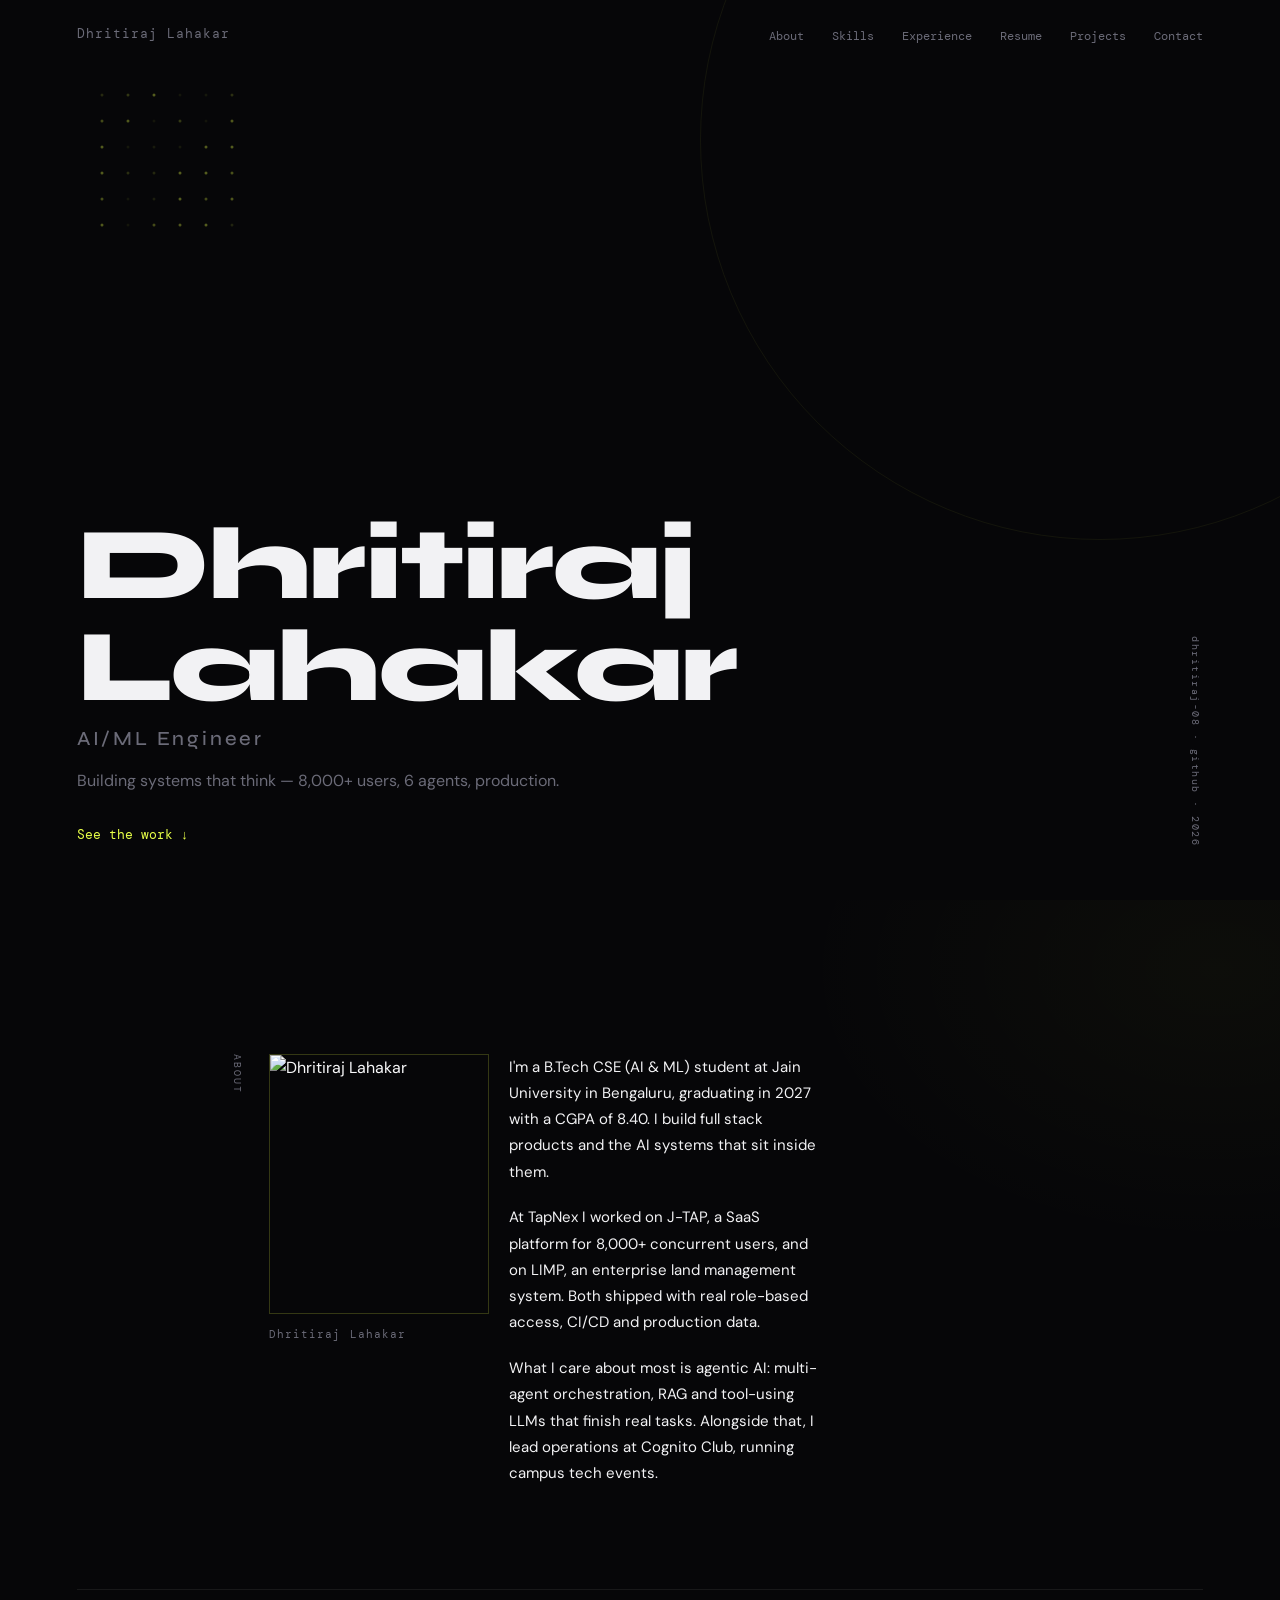
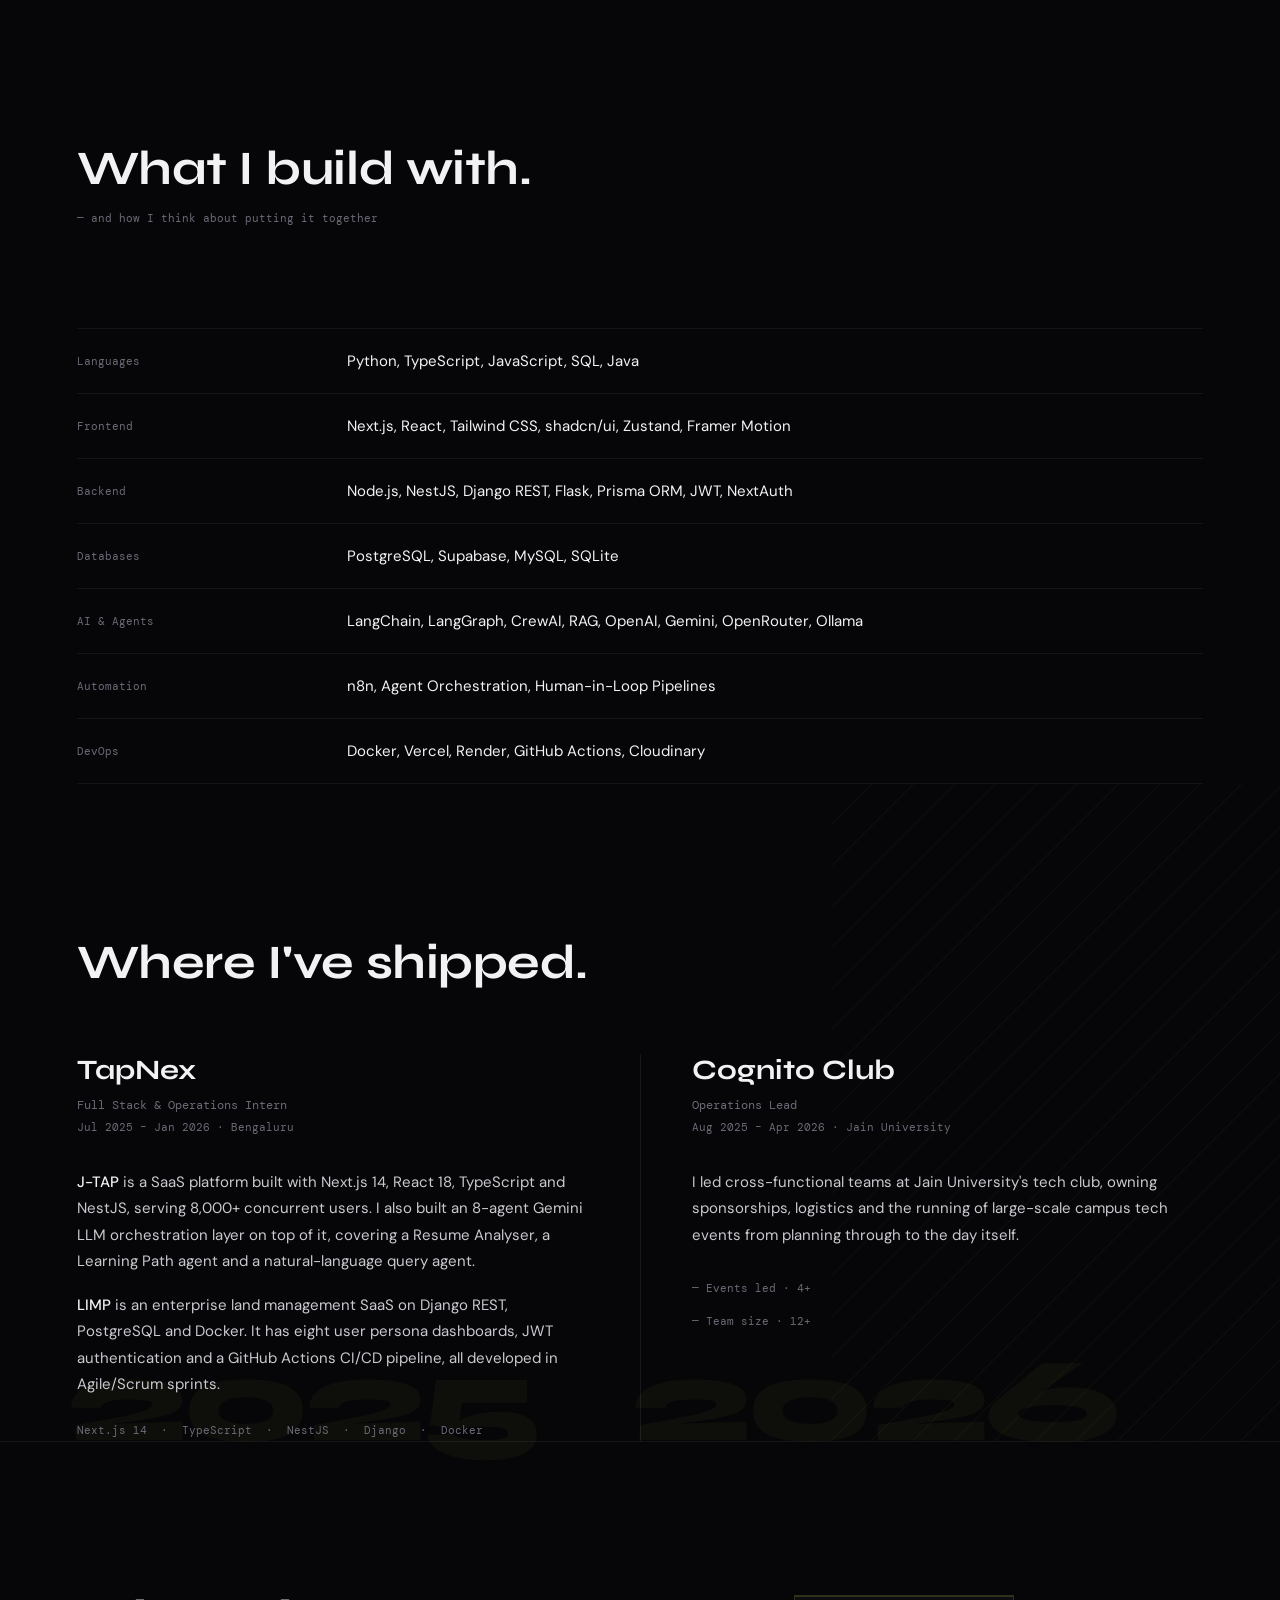
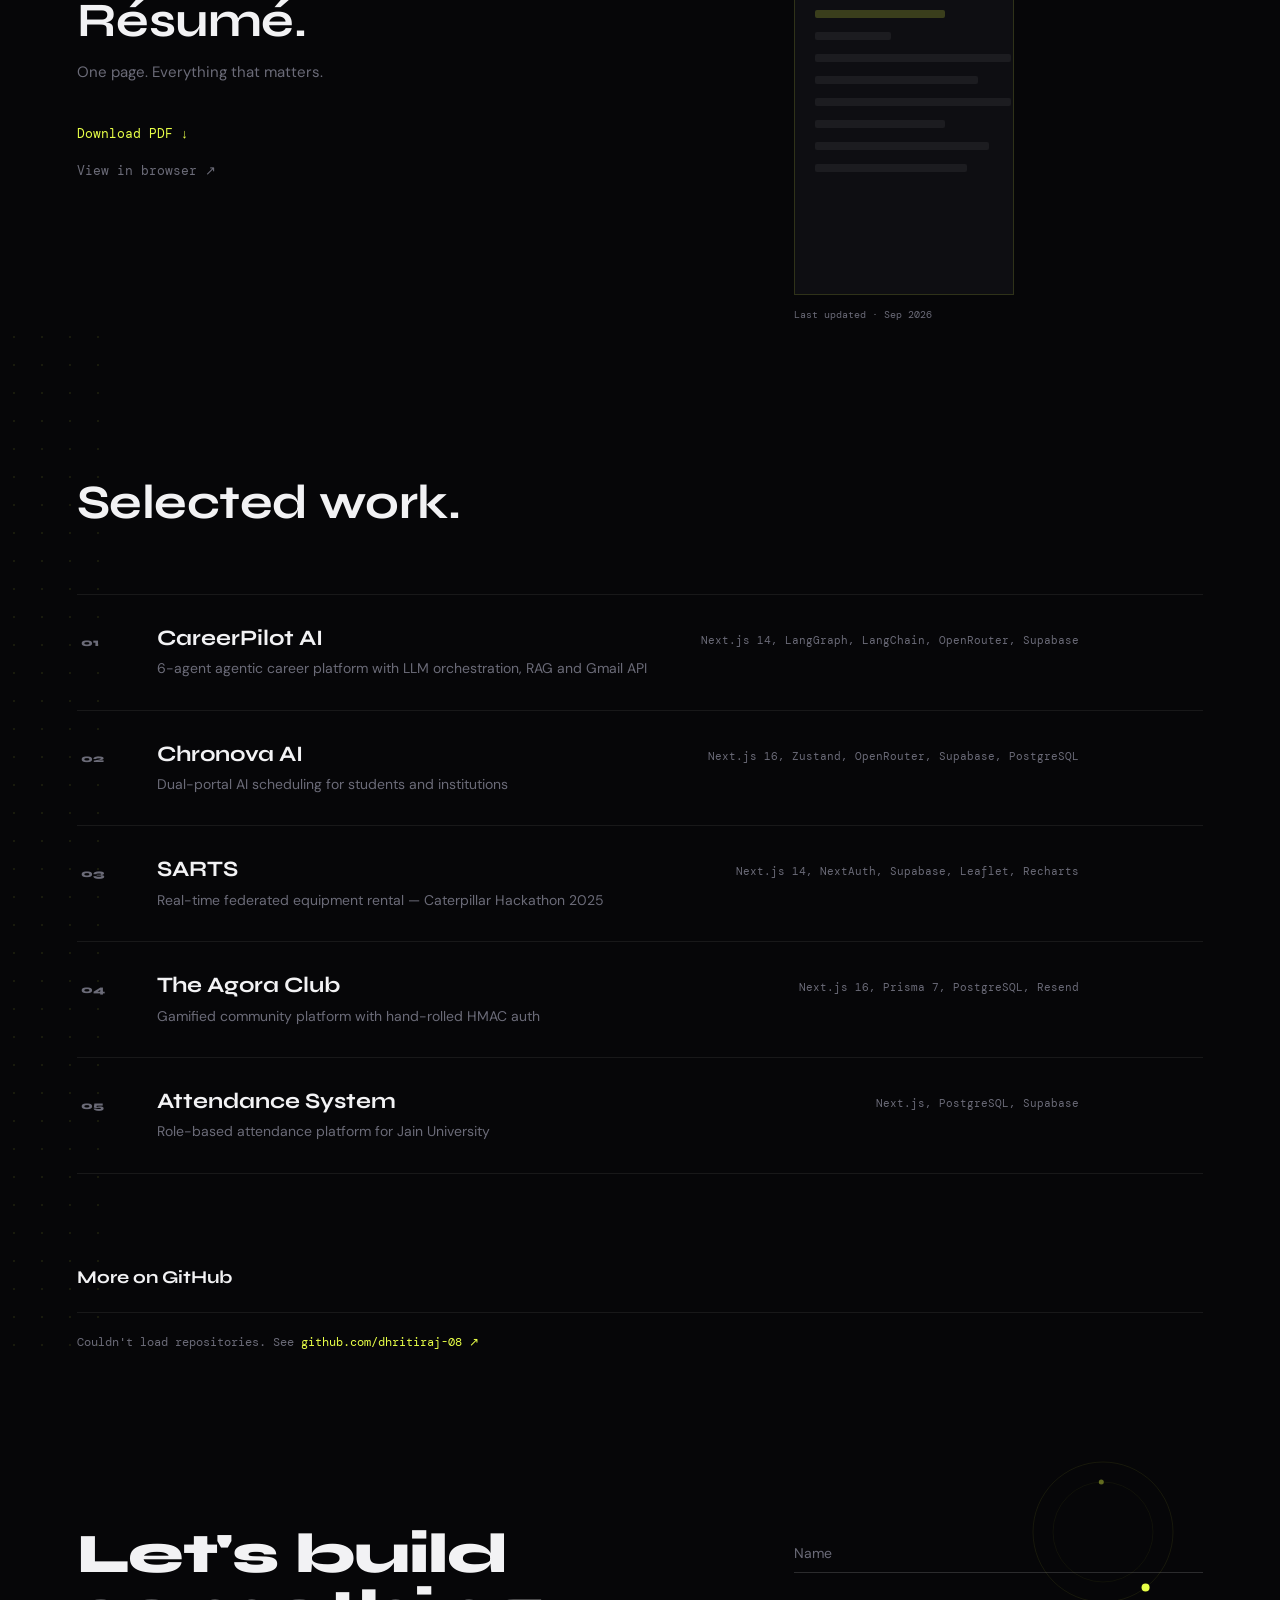
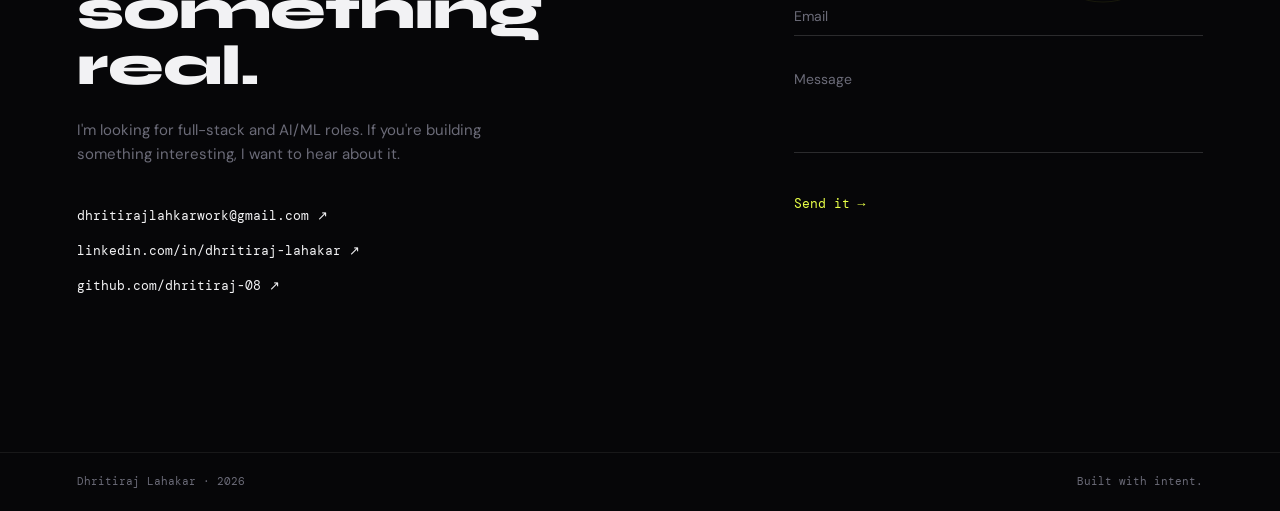
==== commit 619d248a: "add resume section, fix photo layout, improve 3D cube" ====
--- a/main/templates/main/index.html
+++ b/main/templates/main/index.html
@@ -78,12 +78,18 @@
 #about::before { content: ""; position: absolute; inset: 0; z-index: 0; pointer-events: none; background: radial-gradient(ellipse 600px 400px at 95% 10%, rgba(232,255,71,0.03) 0%, transparent 70%); }
 #about > * { position: relative; z-index: 1; }
 .about .label { grid-row: 1; grid-column: 1 / 3; writing-mode: vertical-rl; font-family: var(--mono); font-size: 10px; letter-spacing: 0.2em; color: var(--muted); }
-.about .photo { grid-row: 1; grid-column: 3 / 8; display: block; width: 160px; height: 160px; object-fit: cover; object-position: center top; border-radius: 4px; border: 1px solid rgba(232,255,71,0.3); margin-bottom: 16px; transition: border-color 300ms ease, box-shadow 300ms ease; font-family: var(--mono); font-size: 11px; color: var(--muted); }
-.about .photo:hover { border-color: #E8FF47; box-shadow: 0 0 24px rgba(232,255,71,0.15); }
-.about .bio { grid-row: 2; grid-column: 3 / 8; font-size: 17px; line-height: 1.75; max-width: 65ch; }
+.about .lead-row { grid-row: 1; grid-column: 3 / 9; display: flex; align-items: flex-start; gap: 20px; }
+.ph { flex: none; width: 220px; }
+.frame { position: relative; width: 220px; height: 260px; overflow: hidden; border: 1px solid rgba(232,255,71,0.2); transition: border-color 200ms ease; }
+.frame img { display: block; width: 100%; height: 100%; object-fit: cover; object-position: center top; filter: grayscale(20%) contrast(1.05); transition: filter 200ms ease; }
+.frame::after { content: ""; position: absolute; inset: 0; background: linear-gradient(to bottom, transparent 50%, rgba(6,6,8,0.6) 100%); pointer-events: none; }
+.frame:hover { border-color: rgba(232,255,71,0.5); }
+.frame:hover img { filter: grayscale(0%); }
+.cap { margin-top: 12px; font-family: var(--mono); font-size: 11px; letter-spacing: 0.1em; color: var(--muted); }
+.about .bio { flex: 1 1 0; min-width: 0; max-width: 420px; font-size: 15px; line-height: 1.75; color: var(--text); }
 .about .bio p + p { margin-top: 1.3em; }
-.side { grid-row: 1 / span 2; grid-column: 8 / 13; padding-left: 4vw; }
-#cube { display: block; width: 320px; max-width: 100%; height: auto; aspect-ratio: 320 / 280; margin: 0 0 0 auto; }
+.side { grid-row: 1; grid-column: 9 / 13; padding-left: 2vw; }
+#cube { display: block; width: 320px; max-width: 100%; height: auto; aspect-ratio: 1 / 1; margin: 0 0 0 auto; }
 .about-end { margin-top: clamp(60px, 8vw, 110px); }
 
 /* SKILLS */
@@ -121,6 +127,26 @@
 .col p + p { margin-top: 1.2em; }
 .col p b { font-weight: 500; color: var(--text); }
 
+/* RESUME */
+#resume { border-top: 1px solid rgba(255,255,255,0.06); padding-bottom: clamp(60px, 8vw, 110px); }
+.resume { display: grid; grid-template-columns: 6fr 4fr; column-gap: 8vw; align-items: start; }
+.resume .sub { margin-top: 12px; font-size: 15px; color: var(--muted); }
+.rlinks { margin-top: 40px; display: flex; flex-direction: column; align-items: flex-start; gap: 16px; font-family: var(--mono); font-size: 13px; }
+.rlinks .dl { color: var(--accent); letter-spacing: 0; transition: letter-spacing 200ms ease; }
+.rlinks .dl:hover { letter-spacing: 0.06em; }
+.rlinks .vw { color: var(--muted); transition: color 150ms; }
+.rlinks .vw:hover { color: var(--text); }
+.doc { position: relative; overflow: hidden; width: 220px; height: 300px; background: var(--surface); border: 1px solid rgba(232,255,71,0.15); transition: border-color 200ms ease, box-shadow 200ms ease; }
+.doc:hover { border-color: rgba(232,255,71,0.4); box-shadow: 0 0 30px rgba(232,255,71,0.06); }
+.doc i { display: block; height: 8px; border-radius: 2px; background: rgba(255,255,255,0.06); margin: 14px 20px; }
+.doc i:nth-child(1) { width: 60%; background: rgba(232,255,71,0.2); }
+.doc i:nth-child(2) { width: 35%; margin-top: 4px; }
+.doc i:nth-child(3) { width: 90%; } .doc i:nth-child(4) { width: 75%; } .doc i:nth-child(5) { width: 90%; }
+.doc i:nth-child(6) { width: 60%; } .doc i:nth-child(7) { width: 80%; } .doc i:nth-child(8) { width: 70%; }
+.doc::after { content: ""; position: absolute; left: 0; right: 0; top: 0; height: 1px; background: rgba(232,255,71,0.15); pointer-events: none; animation: docscan 3s linear infinite; }
+@keyframes docscan { from { top: 0; } to { top: 100%; } }
+.doc-cap { margin-top: 12px; font-family: var(--mono); font-size: 10px; color: var(--muted); }
+
 /* PROJECTS */
 #projects { position: relative; }
 #projects::before { content: ""; position: absolute; left: 0; top: 0; width: 120px; height: 100%; background-image: radial-gradient(rgba(232,255,71,0.08) 1px, transparent 1px); background-size: 28px 28px; pointer-events: none; z-index: 0; }
@@ -131,10 +157,10 @@
 .row .n { font-family: var(--head); font-weight: 800; font-size: 11px; color: var(--muted); padding-top: 9px; padding-left: 4px; }
 .row .name { transition: text-shadow 200ms ease; font-family: var(--head); font-weight: 700; font-size: 22px; line-height: 1.2; }
 .row:hover .name { text-shadow: 0 0 20px rgba(232,255,71,0.3); }
-.row .desc { margin-top: 6px; font-size: 14px; color: var(--muted); }
+.row .desc { margin-top: 6px; font-size: 14px; color: #6B6B78 !important; }
 .row .tech { font-family: var(--mono); font-size: 11px; line-height: 1.7; color: var(--muted); text-align: right; padding-top: 6px; }
 .row .go { font-family: var(--mono); font-size: 12px; color: var(--accent); text-align: right; padding-top: 6px; opacity: 0; transition: opacity 200ms ease; white-space: nowrap; }
-.row:hover .go, .row:focus-visible .go { opacity: 1; }
+.row:hover .go, .row .go:focus-visible { opacity: 1; }
 .more { margin-top: clamp(56px, 7vw, 96px); font-weight: 700; font-size: 18px; }
 .more + .list { margin-top: 20px; }
 .list.small .row { grid-template-columns: 56px minmax(0, 1fr) 84px; padding: 16px 16px 16px 0; }
@@ -175,7 +201,9 @@
   .vert { display: none; }
   .about { display: block; }
   .about .label { writing-mode: horizontal-tb; margin-bottom: 20px; }
-  .about .photo { margin-bottom: 24px; }
+  .about .lead-row { display: block; }
+  .ph, .frame { width: 100%; }
+  .about .bio { margin-top: 24px; max-width: none; }
   .side { padding-left: 0; margin-top: 48px; }
     th { width: 34%; padding-right: 10px; }
   td { font-size: 14px; }
@@ -188,6 +216,8 @@
   .list.small .row { grid-template-columns: 36px 1fr; }
   .list.small .go { grid-column: 2; }
   #orbit { display: none; }
+  .resume { display: block; }
+  .resume-r { margin-top: 48px; }
   .contact { display: block; }
   .contact h2 { font-size: 44px; }
   form { margin-top: 56px; }
@@ -196,7 +226,7 @@
 @media (hover: none) { .row .go { opacity: 1; } }
 @media (prefers-reduced-motion: reduce) {
   html { scroll-behavior: auto; }
-  h1 span, .rv, tr, th { animation: none; transition: none; opacity: 1; transform: none; }
+  h1 span, .rv, tr, th, .doc::after { animation: none; transition: none; opacity: 1; transform: none; }
   tr:hover { background-size: 0% 1px; }
 }
 </style>
@@ -209,6 +239,7 @@
     <li><a href="#about">About</a></li>
     <li><a href="#skills">Skills</a></li>
     <li><a href="#experience">Experience</a></li>
+    <li><a href="#resume">Resume</a></li>
     <li><a href="#projects">Projects</a></li>
     <li><a href="#contact">Contact</a></li>
   </ul>
@@ -226,14 +257,19 @@
 <section id="about" class="reveal">
   <div class="about">
     <div class="label">ABOUT</div>
-    <img class="photo" src="/static/img/profile.jpg" alt="Dhritiraj Lahakar" width="160" height="160" />
-    <div class="bio">
-      <p>I'm a B.Tech CSE (AI &amp; ML) student at Jain University in Bengaluru, graduating in 2027 with a CGPA of 8.40. I build full stack products and the AI systems that sit inside them.</p>
-      <p>At TapNex I worked on J-TAP, a SaaS platform for 8,000+ concurrent users, and on LIMP, an enterprise land management system. Both shipped with real role-based access, CI/CD and production data.</p>
-      <p>What I care about most is agentic AI: multi-agent orchestration, RAG and tool-using LLMs that finish real tasks. Alongside that, I lead operations at Cognito Club, running campus tech events.</p>
+    <div class="lead-row">
+      <div class="ph">
+        <div class="frame"><img src="/static/img/profile.jpg" alt="Dhritiraj Lahakar" width="220" height="260" /></div>
+        <div class="cap">Dhritiraj Lahakar</div>
+      </div>
+      <div class="bio">
+        <p>I'm a B.Tech CSE (AI &amp; ML) student at Jain University in Bengaluru, graduating in 2027 with a CGPA of 8.40. I build full stack products and the AI systems that sit inside them.</p>
+        <p>At TapNex I worked on J-TAP, a SaaS platform for 8,000+ concurrent users, and on LIMP, an enterprise land management system. Both shipped with real role-based access, CI/CD and production data.</p>
+        <p>What I care about most is agentic AI: multi-agent orchestration, RAG and tool-using LLMs that finish real tasks. Alongside that, I lead operations at Cognito Club, running campus tech events.</p>
+      </div>
     </div>
     <div class="side">
-      <canvas id="cube" width="320" height="280" aria-hidden="true"></canvas>
+      <canvas id="cube" width="320" height="320" aria-hidden="true"></canvas>
     </div>
   </div>
   <div class="hair about-end"></div>
@@ -279,6 +315,26 @@
   </div>
 </section>
 
+<section id="resume" class="reveal">
+  <div class="resume">
+    <div class="resume-l">
+      <h2 class="big">Résumé.</h2>
+      <p class="sub">One page. Everything that matters.</p>
+      <!-- Place resume PDF at:
+           C:\Dhritiraj Portfolio Website\staticfiles\resume.pdf
+           and main\static\resume.pdf -->
+      <div class="rlinks">
+        <a class="dl" href="/static/resume.pdf" download>Download PDF ↓</a>
+        <a class="vw" href="/static/resume.pdf" target="_blank" rel="noopener">View in browser ↗</a>
+      </div>
+    </div>
+    <div class="resume-r">
+      <div class="doc" aria-hidden="true"><i></i><i></i><i></i><i></i><i></i><i></i><i></i><i></i></div>
+      <div class="doc-cap">Last updated · Sep 2026</div>
+    </div>
+  </div>
+</section>
+
 <section id="projects" class="reveal">
   <h2 class="big">Selected work.</h2>
   <div class="list" id="featured"></div>
@@ -433,37 +489,60 @@
     let renderer;
     try { renderer = new THREE.WebGLRenderer({ canvas: cv, alpha: true, antialias: true }); } catch (err) { return; }
     renderer.setPixelRatio(Math.min(devicePixelRatio || 1, 2));
-    renderer.setSize(320, 280, false);
+    renderer.setSize(320, 320, false);
     renderer.setClearColor(0x000000, 0);
-    const scene = new THREE.Scene(), cam = new THREE.PerspectiveCamera(50, 320 / 280, 0.1, 50);
-    cam.position.z = 5; cam.lookAt(0, 0, 0);
-
-    const cube = new THREE.Mesh(new THREE.BoxGeometry(1.8, 1.8, 1.8), new THREE.MeshBasicMaterial({ color: 0xE8FF47, wireframe: true, transparent: true, opacity: 0.6 }));
-    scene.add(cube);
-
-    const orbs = [], og = new THREE.SphereGeometry(0.12, 8, 8), om = new THREE.MeshBasicMaterial({ color: 0xE8FF47 });
-    for (let i = 0; i < 3; i++) { const m = new THREE.Mesh(og, om); scene.add(m); orbs.push({ m, off: i * Math.PI * 2 / 3 }); }
-
-    const N = 40, pg = new THREE.SphereGeometry(0.04, 6, 6), pmat = new THREE.MeshBasicMaterial({ color: 0xE8FF47, transparent: true, opacity: 0.4 }), parts = [];
+    const scene = new THREE.Scene(), cam = new THREE.PerspectiveCamera(50, 1, 0.1, 50);
+    cam.position.z = 7; cam.lookAt(0, 0, 0);
+
+    const light = new THREE.PointLight(0xE8FF47, 1.5);
+    light.position.set(3, 3, 3);
+    scene.add(light);
+
+    // outer cube: lit surface + wireframe overlay, rotating together
+    const outer = new THREE.Group(), g1 = new THREE.BoxGeometry(2.2, 2.2, 2.2);
+    outer.add(new THREE.Mesh(g1, new THREE.MeshPhongMaterial({ color: 0x000000, emissive: 0x1a1a00, wireframe: false })));
+    outer.add(new THREE.Mesh(g1, new THREE.MeshBasicMaterial({ color: 0xE8FF47, wireframe: true, transparent: true, opacity: 0.7 })));
+    scene.add(outer);
+
+    // inner cube, counter-rotating
+    const inner = new THREE.Mesh(new THREE.BoxGeometry(1.2, 1.2, 1.2), new THREE.MeshBasicMaterial({ color: 0xE8FF47, wireframe: true, transparent: true, opacity: 0.3 }));
+    scene.add(inner);
+
+    // orbiting spheres, each with three fading ghost copies behind it
+    const R = 2.8, orbs = [], og = new THREE.SphereGeometry(0.15, 8, 8), om = new THREE.MeshBasicMaterial({ color: 0xE8FF47 });
+    const ghostMats = [0.8, 0.5, 0.25].map(o => new THREE.MeshBasicMaterial({ color: 0xE8FF47, transparent: true, opacity: o }));
+    for (let i = 0; i < 3; i++) {
+      const m = new THREE.Mesh(og, om); scene.add(m);
+      const ghosts = ghostMats.map(gm => { const gh = new THREE.Mesh(og, gm); scene.add(gh); return gh; });
+      orbs.push({ m, ghosts, off: i * Math.PI * 2 / 3 });
+    }
+
+    // particles
+    const N = 60, B = 4.0, pg = new THREE.SphereGeometry(0.04, 6, 6), pmat = new THREE.MeshBasicMaterial({ color: 0xE8FF47, transparent: true, opacity: 0.4 }), parts = [];
     for (let i = 0; i < N; i++) {
       const m = new THREE.Mesh(pg, pmat);
-      let v; do { v = new THREE.Vector3((Math.random() * 2 - 1) * 3.5, (Math.random() * 2 - 1) * 3.5, (Math.random() * 2 - 1) * 3.5); } while (v.length() > 3.5);
+      let v; do { v = new THREE.Vector3((Math.random() * 2 - 1) * B, (Math.random() * 2 - 1) * B, (Math.random() * 2 - 1) * B); } while (v.length() > B);
       m.position.copy(v); scene.add(m);
       parts.push({ m, v: new THREE.Vector3((Math.random() * 2 - 1) * 0.003, (Math.random() * 2 - 1) * 0.003, (Math.random() * 2 - 1) * 0.003) });
     }
 
     let angle = 0;
+    const put = (mesh, a, sec, off) => mesh.position.set(R * Math.cos(a), R * Math.sin(a), Math.sin(sec * 1.2 + off) * 0.5);
     function place(sec) {
-      orbs.forEach(o => { const a = angle + o.off; o.m.position.set(2.2 * Math.cos(a), 2.2 * Math.sin(a), Math.sin(sec * 1.2 + o.off) * 0.5); });
+      orbs.forEach(o => {
+        put(o.m, angle + o.off, sec, o.off);
+        o.ghosts.forEach((gh, j) => put(gh, angle + o.off - (j + 1) * 0.16, sec, o.off - (j + 1) * 0.2));
+      });
     }
     place(0);
     renderer.render(scene, cam);
     animate(cv, t => {
-      cube.rotation.x += 0.006; cube.rotation.y += 0.009;
+      outer.rotation.x += 0.008; outer.rotation.y += 0.012;
+      inner.rotation.x -= 0.005; inner.rotation.y -= 0.008;
       angle += 0.008; place(t / 1000);
       parts.forEach(p => {
         p.m.position.add(p.v);
-        ['x', 'y', 'z'].forEach(k => { if (p.m.position[k] > 3.5) p.m.position[k] = -3.5; else if (p.m.position[k] < -3.5) p.m.position[k] = 3.5; });
+        ['x', 'y', 'z'].forEach(k => { if (p.m.position[k] > B) p.m.position[k] = -B; else if (p.m.position[k] < -B) p.m.position[k] = B; });
       });
       scene.rotation.y += 0.002;
       renderer.render(scene, cam);
@@ -538,12 +617,12 @@
   ];
   const feat = document.getElementById('featured');
   feat.innerHTML = projects.map((p, i) => `
-    <a class="row" href="${p[3]}" target="_blank" rel="noopener">
+    <div class="row">
       <span class="n">${num(i)}</span>
       <div><div class="name">${esc(p[0])}</div><div class="desc">${esc(p[1])}</div></div>
       <div class="tech">${esc(p[2])}</div>
-      <span class="go">GitHub ↗</span>
-    </a>`).join('');
+      <a class="go" href="${p[3]}" target="_blank" rel="noopener">GitHub ↗</a>
+    </div>`).join('');
 
   watchNums(feat);
 
@@ -552,15 +631,16 @@
     .then(r => { if (!r.ok) throw 0; return r.json(); })
     .then(all => {
       const rows = feat.querySelectorAll('.row');
-      projects.forEach((p, i) => { const hit = all.find(r => p[4].test(r.name)); if (hit) rows[i].href = hit.html_url; });
-      const rest = all.filter(r => !r.fork && !projects.some(p => p[4].test(r.name)) && r.description && r.description.trim());
+      projects.forEach((p, i) => { const hit = all.find(r => p[4].test(r.name)); if (hit) rows[i].querySelector('.go').href = hit.html_url; });
+      const skip = ['dhritiraj_portfolio', 'dhritiraj-08', 'tushar_portfolio', 'practical-ml-coursera-prediction-assignment', 'amar-adda'];
+      const rest = all.filter(r => !r.fork && !projects.some(p => p[4].test(r.name)) && !skip.includes(r.name.toLowerCase()) && r.description && r.description.trim());
       if (!rest.length) { repos.innerHTML = '<div class="status">Everything else lives on <a href="https://github.com/dhritiraj-08" target="_blank" rel="noopener">github.com/dhritiraj-08 ↗</a></div>'; return; }
       repos.innerHTML = rest.map((r, i) => `
-        <a class="row" href="${esc(r.html_url)}" target="_blank" rel="noopener">
+        <div class="row">
           <span class="n">${num(i)}</span>
           <div><div class="name">${esc(r.name)}</div><div class="desc">${esc(r.description)}</div></div>
-          <span class="go">GitHub ↗</span>
-        </a>`).join('');
+          <a class="go" href="${esc(r.html_url)}" target="_blank" rel="noopener">GitHub ↗</a>
+        </div>`).join('');
       watchNums(repos);
     })
     .catch(() => { repos.innerHTML = '<div class="status">Couldn\'t load repositories. See <a href="https://github.com/dhritiraj-08" target="_blank" rel="noopener">github.com/dhritiraj-08 ↗</a></div>'; });
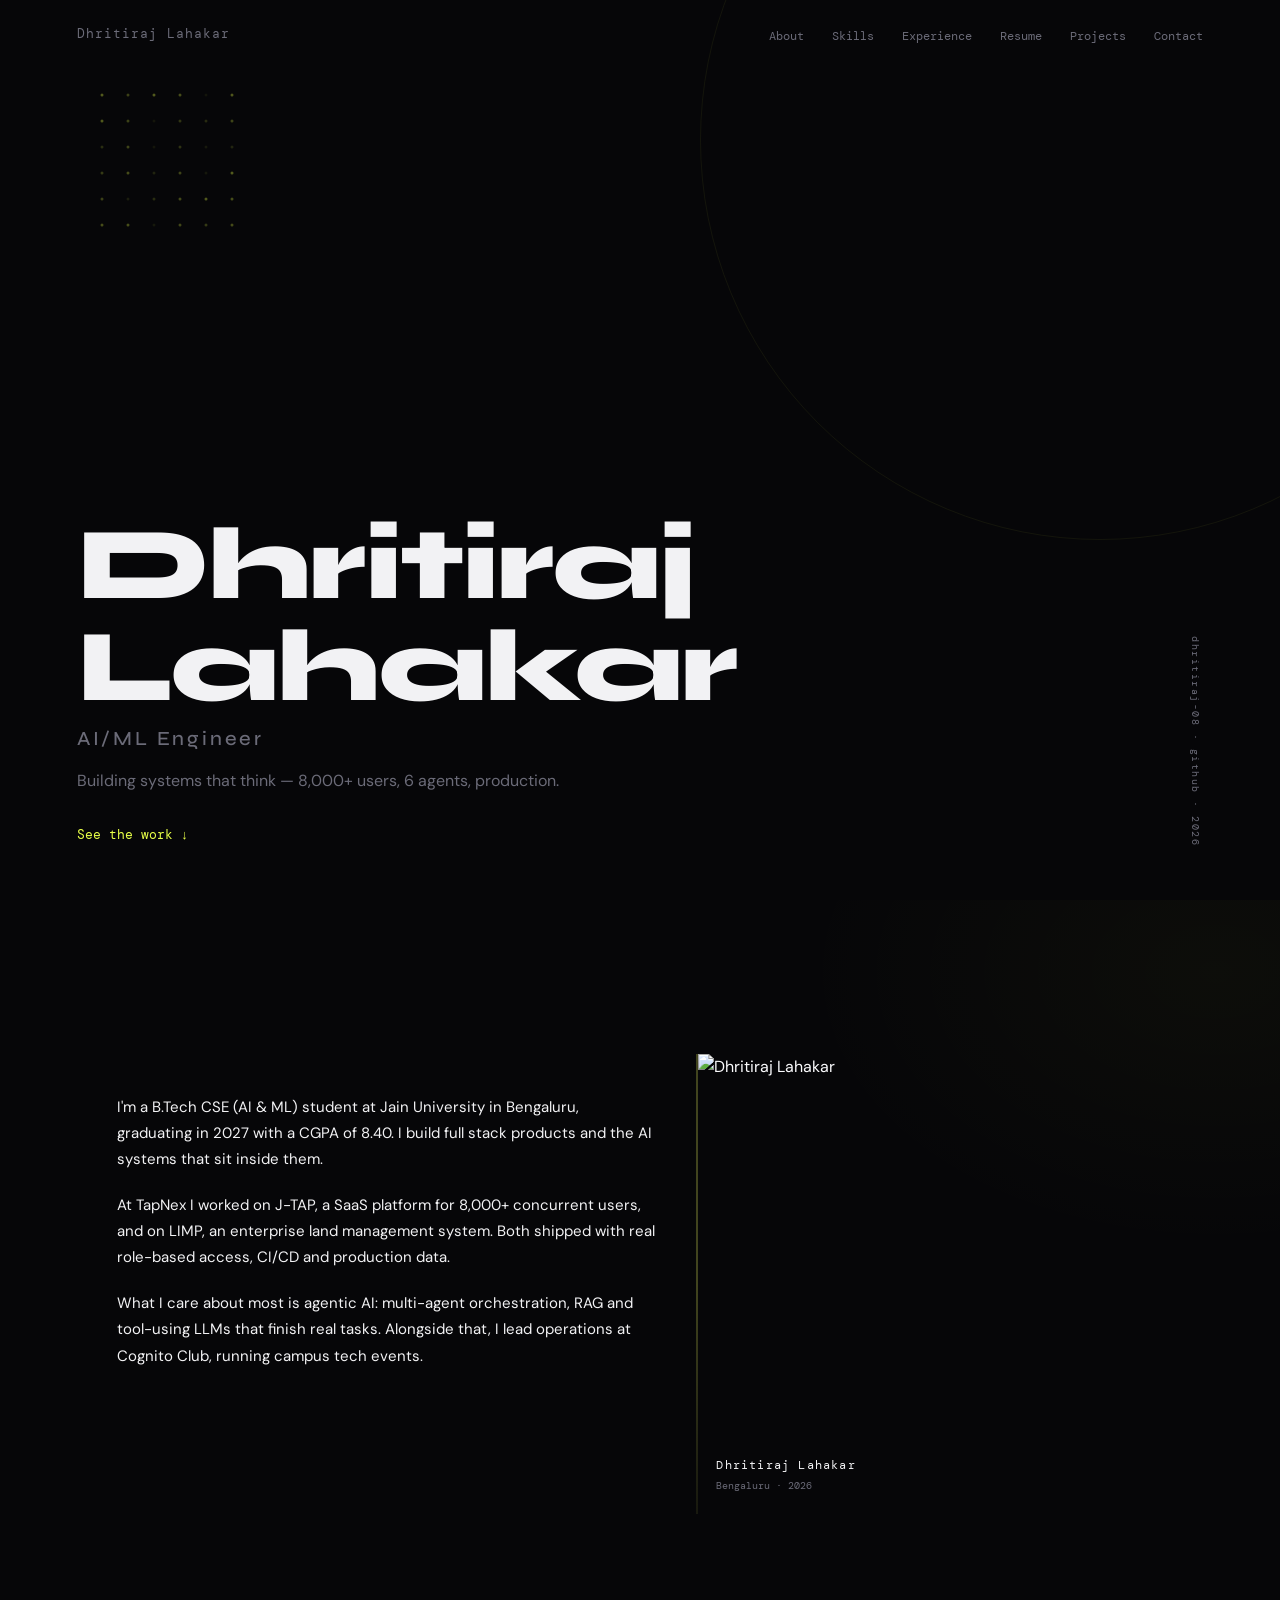
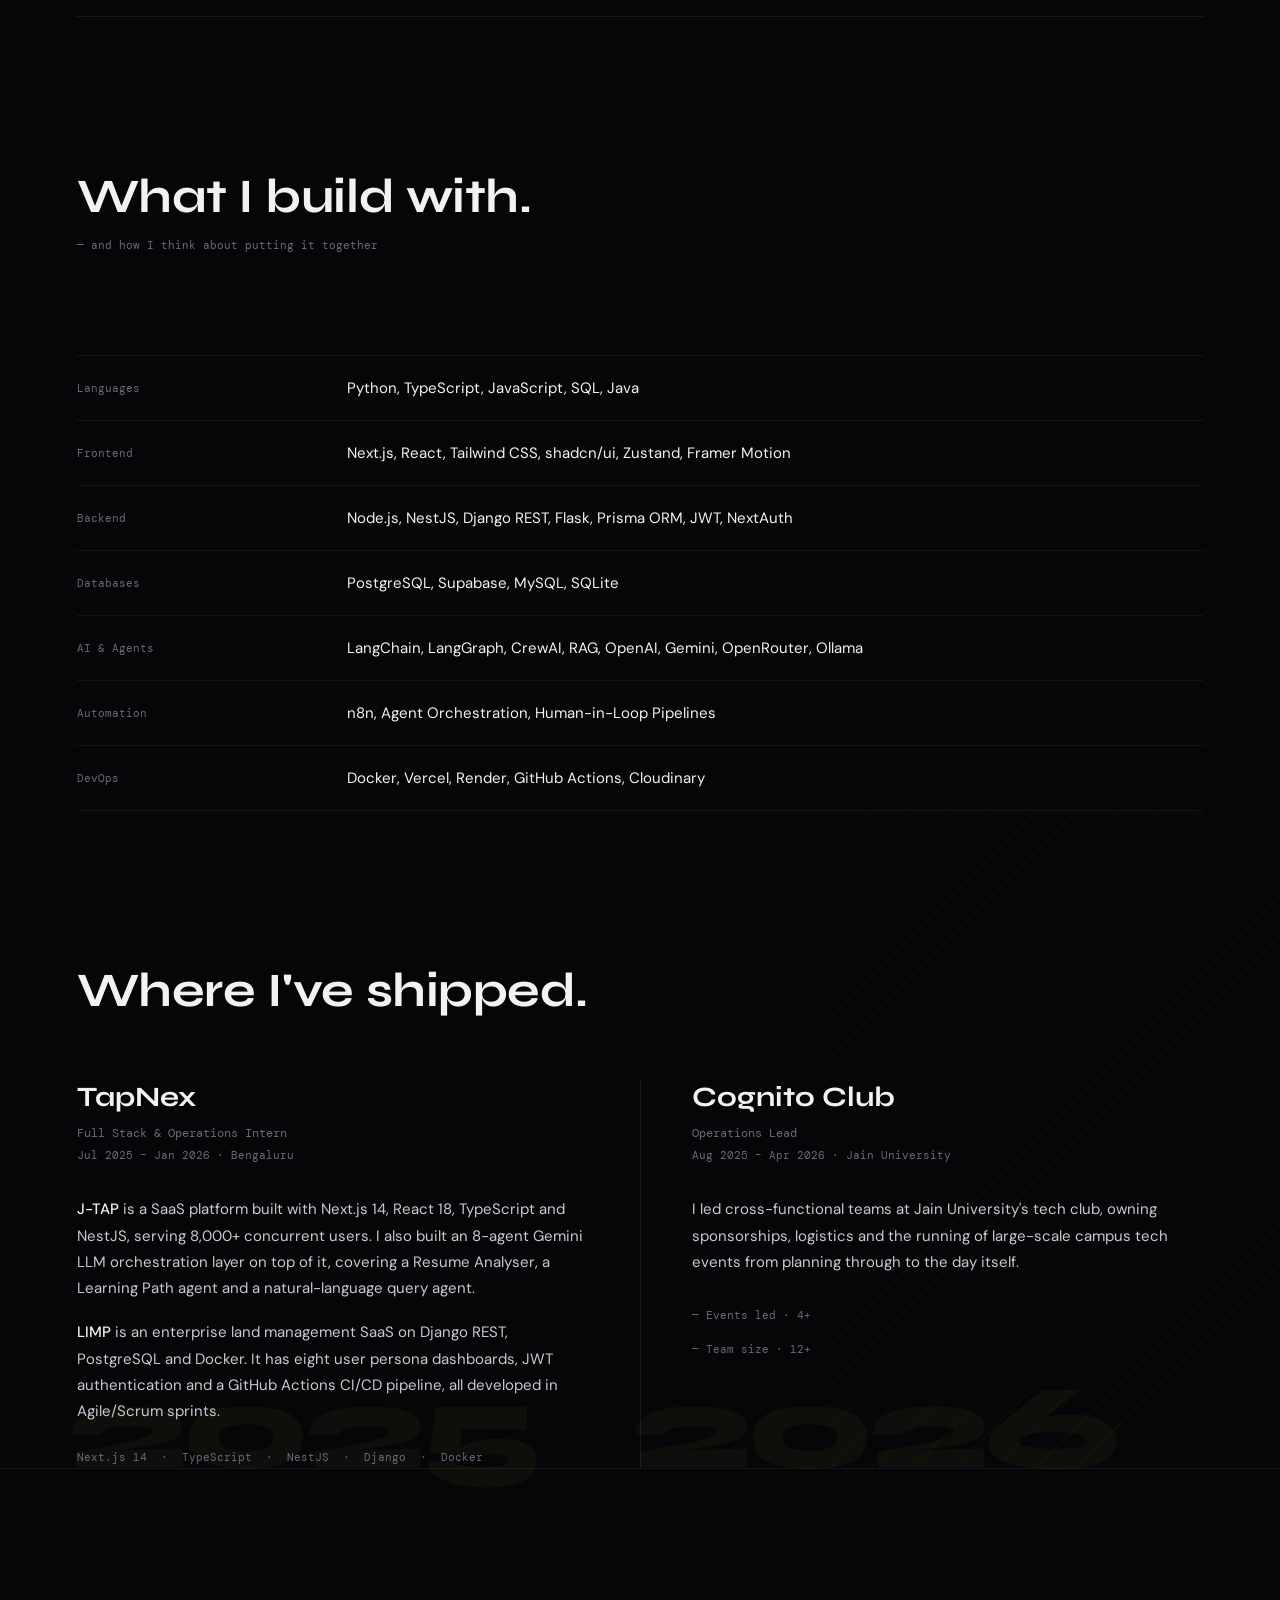
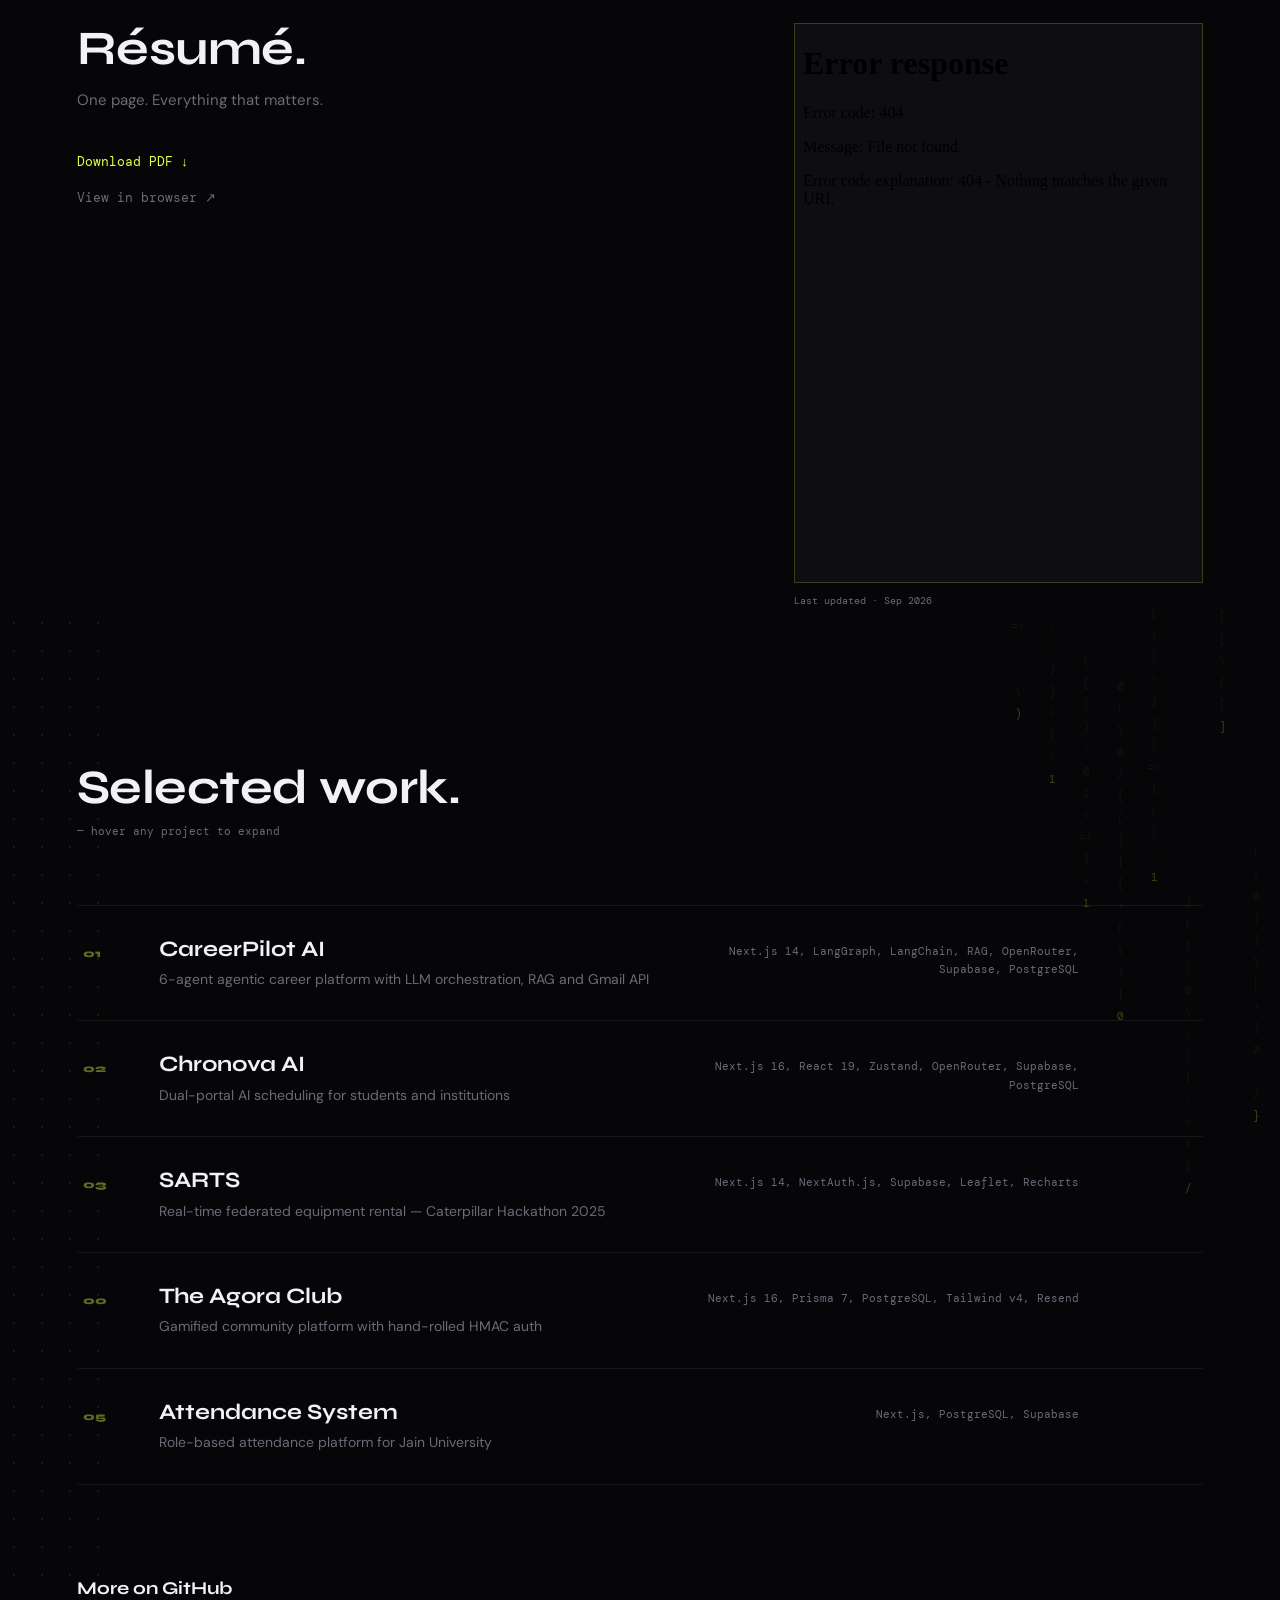
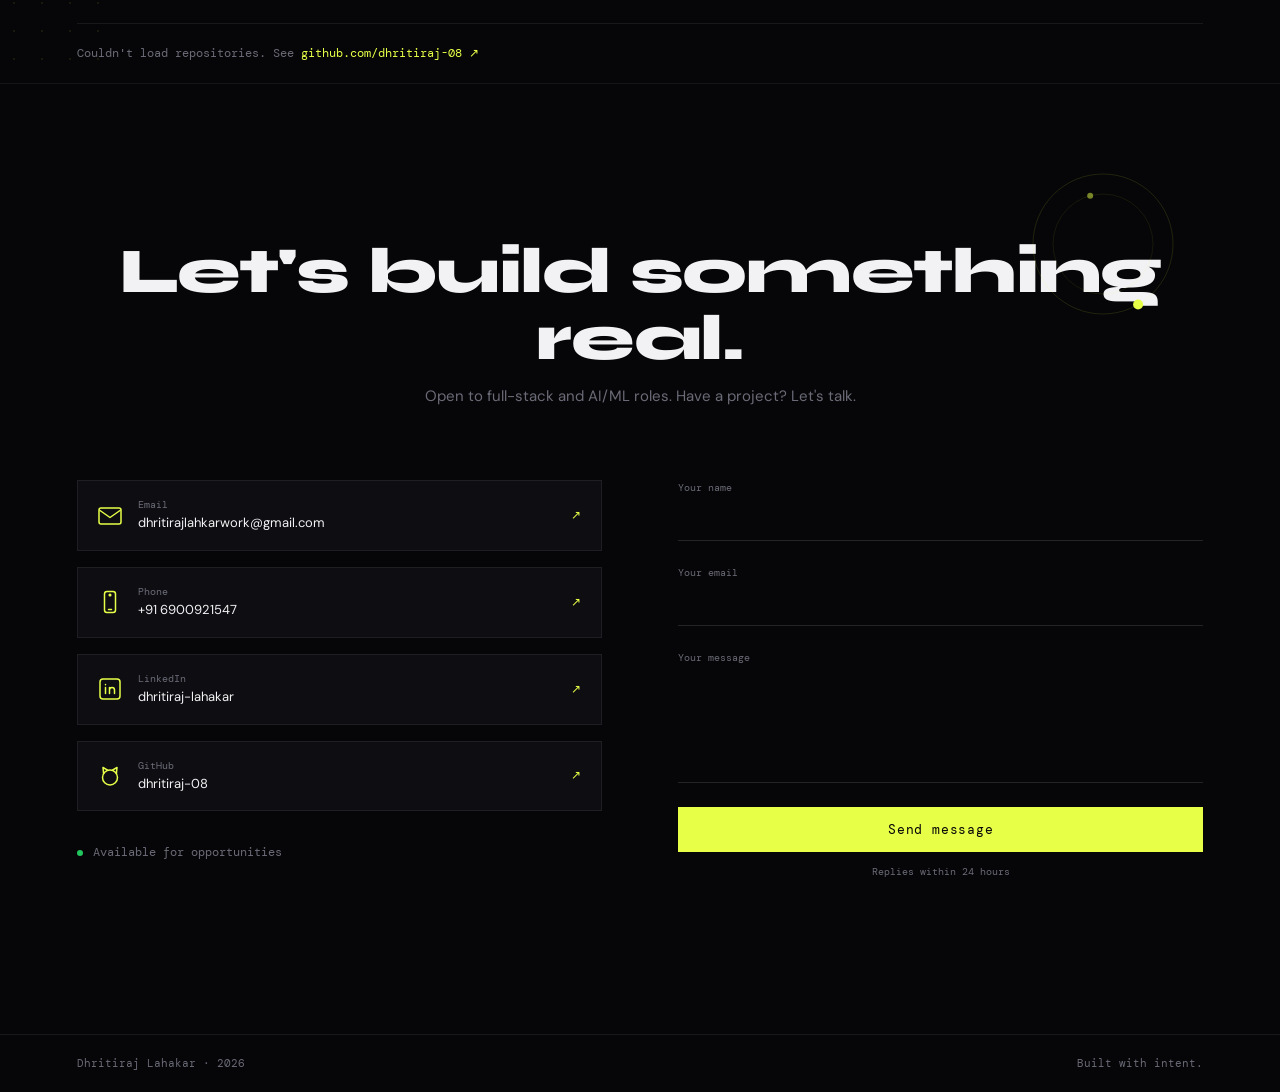
==== commit f49fde0b: "redesign contact, projects expanded, resume embed, about layout" ====
--- a/main/templates/main/index.html
+++ b/main/templates/main/index.html
@@ -74,22 +74,19 @@
 
 /* ABOUT */
 #about { padding-bottom: clamp(60px, 8vw, 110px); }
-.about { display: grid; grid-template-columns: repeat(12, 1fr); column-gap: 24px; }
+.about { display: grid; grid-template-columns: minmax(0, 55fr) minmax(0, 45fr); align-items: start; }
 #about::before { content: ""; position: absolute; inset: 0; z-index: 0; pointer-events: none; background: radial-gradient(ellipse 600px 400px at 95% 10%, rgba(232,255,71,0.03) 0%, transparent 70%); }
 #about > * { position: relative; z-index: 1; }
-.about .label { grid-row: 1; grid-column: 1 / 3; writing-mode: vertical-rl; font-family: var(--mono); font-size: 10px; letter-spacing: 0.2em; color: var(--muted); }
-.about .lead-row { grid-row: 1; grid-column: 3 / 9; display: flex; align-items: flex-start; gap: 20px; }
-.ph { flex: none; width: 220px; }
-.frame { position: relative; width: 220px; height: 260px; overflow: hidden; border: 1px solid rgba(232,255,71,0.2); transition: border-color 200ms ease; }
-.frame img { display: block; width: 100%; height: 100%; object-fit: cover; object-position: center top; filter: grayscale(20%) contrast(1.05); transition: filter 200ms ease; }
-.frame::after { content: ""; position: absolute; inset: 0; background: linear-gradient(to bottom, transparent 50%, rgba(6,6,8,0.6) 100%); pointer-events: none; }
-.frame:hover { border-color: rgba(232,255,71,0.5); }
-.frame:hover img { filter: grayscale(0%); }
-.cap { margin-top: 12px; font-family: var(--mono); font-size: 11px; letter-spacing: 0.1em; color: var(--muted); }
-.about .bio { flex: 1 1 0; min-width: 0; max-width: 420px; font-size: 15px; line-height: 1.75; color: var(--text); }
+.about-l { position: relative; min-height: 400px; }
+#cube { position: absolute; inset: 0; width: 100%; height: 100%; display: block; pointer-events: none; z-index: 0; }
+.about .bio { position: relative; z-index: 1; padding: 40px; font-size: 15px; line-height: 1.75; color: var(--text); }
 .about .bio p + p { margin-top: 1.3em; }
-.side { grid-row: 1; grid-column: 9 / 13; padding-left: 2vw; }
-#cube { display: block; width: 320px; max-width: 100%; height: auto; aspect-ratio: 1 / 1; margin: 0 0 0 auto; }
+.about-r { position: relative; }
+.about-r img { display: block; width: 100%; height: 460px; object-fit: cover; object-position: center top; filter: grayscale(15%) contrast(1.08); border-left: 2px solid rgba(232,255,71,0.25); }
+.about-r::after { content: ""; position: absolute; inset: 0; background: linear-gradient(to top, rgba(6,6,8,0.7) 0%, transparent 50%); pointer-events: none; }
+.about-r .tag { position: absolute; z-index: 1; left: 20px; bottom: 20px; font-family: var(--mono); }
+.about-r .tag b { display: block; font-weight: 400; font-size: 12px; letter-spacing: 0.1em; color: var(--text); }
+.about-r .tag span { display: block; margin-top: 2px; font-size: 10px; color: var(--muted); }
 .about-end { margin-top: clamp(60px, 8vw, 110px); }
 
 /* SKILLS */
@@ -136,25 +133,21 @@
 .rlinks .dl:hover { letter-spacing: 0.06em; }
 .rlinks .vw { color: var(--muted); transition: color 150ms; }
 .rlinks .vw:hover { color: var(--text); }
-.doc { position: relative; overflow: hidden; width: 220px; height: 300px; background: var(--surface); border: 1px solid rgba(232,255,71,0.15); transition: border-color 200ms ease, box-shadow 200ms ease; }
-.doc:hover { border-color: rgba(232,255,71,0.4); box-shadow: 0 0 30px rgba(232,255,71,0.06); }
-.doc i { display: block; height: 8px; border-radius: 2px; background: rgba(255,255,255,0.06); margin: 14px 20px; }
-.doc i:nth-child(1) { width: 60%; background: rgba(232,255,71,0.2); }
-.doc i:nth-child(2) { width: 35%; margin-top: 4px; }
-.doc i:nth-child(3) { width: 90%; } .doc i:nth-child(4) { width: 75%; } .doc i:nth-child(5) { width: 90%; }
-.doc i:nth-child(6) { width: 60%; } .doc i:nth-child(7) { width: 80%; } .doc i:nth-child(8) { width: 70%; }
-.doc::after { content: ""; position: absolute; left: 0; right: 0; top: 0; height: 1px; background: rgba(232,255,71,0.15); pointer-events: none; animation: docscan 3s linear infinite; }
-@keyframes docscan { from { top: 0; } to { top: 100%; } }
-.doc-cap { margin-top: 12px; font-family: var(--mono); font-size: 10px; color: var(--muted); }
+.resume-r iframe { display: block; width: 420px; max-width: 100%; height: 560px; border: 1px solid rgba(232,255,71,0.2); border-radius: 0; background: var(--surface); transition: border-color 200ms ease; }
+.resume-r iframe:hover { border-color: rgba(232,255,71,0.45); }
+.doc-cap { margin-top: 10px; font-family: var(--mono); font-size: 10px; color: var(--muted); }
 
 /* PROJECTS */
 #projects { position: relative; }
 #projects::before { content: ""; position: absolute; left: 0; top: 0; width: 120px; height: 100%; background-image: radial-gradient(rgba(232,255,71,0.08) 1px, transparent 1px); background-size: 28px 28px; pointer-events: none; z-index: 0; }
 #projects > * { position: relative; z-index: 1; }
+#projects > #codes { position: absolute; right: 0; top: 0; width: 280px; height: 100%; z-index: 0; pointer-events: none; }
+.hint { margin-top: 8px; font-family: var(--mono); font-size: 11px; color: var(--muted); }
 .list { margin-top: clamp(36px, 5vw, 64px); border-top: 1px solid var(--line); }
 .row { display: grid; grid-template-columns: 56px minmax(0, 1.3fr) minmax(0, 1fr) 84px; column-gap: 24px; align-items: start; padding: 30px 16px 30px 0; border-bottom: 1px solid var(--line); transition: background 200ms ease; position: relative; }
 .row:hover { background: rgba(232,255,71,0.03); }
-.row .n { font-family: var(--head); font-weight: 800; font-size: 11px; color: var(--muted); padding-top: 9px; padding-left: 4px; }
+.row .n { font-family: var(--head); font-weight: 800; font-size: 11px; color: var(--accent); opacity: 0.4; transition: opacity 200ms ease; padding-top: 9px; padding-left: 4px; }
+.row:hover .n { opacity: 1; }
 .row .name { transition: text-shadow 200ms ease; font-family: var(--head); font-weight: 700; font-size: 22px; line-height: 1.2; }
 .row:hover .name { text-shadow: 0 0 20px rgba(232,255,71,0.3); }
 .row .desc { margin-top: 6px; font-size: 14px; color: #6B6B78 !important; }
@@ -167,24 +160,45 @@
 .list.small .n { padding-top: 3px; }
 .list.small .name { font-size: 15px; }
 .list.small .desc { font-family: var(--body); font-size: 13px; margin-top: 2px; }
-.list.small .go { padding-top: 2px; }
+.list.small .go { padding-top: 2px; font-size: 11px; color: var(--muted); opacity: 1; transition: color 150ms; }
+.list.small .go:hover { color: var(--accent); }
+/* featured rows: expand on hover */
+#featured .row { border-left: 2px solid transparent; transition: background 200ms ease, border-color 200ms ease, padding-left 200ms ease; }
+#featured .row:hover, #featured .row:focus-within { border-left-color: #E8FF47; padding-left: 18px; background: rgba(232,255,71,0.02); }
+#featured .row:hover .name { text-shadow: 0 0 20px rgba(232,255,71,0.25); }
+#featured .row:focus-within .go { opacity: 1; }
+.xp { max-height: 0; overflow: hidden; opacity: 0; transform: translateY(8px); transition: max-height 600ms ease, opacity 300ms ease, transform 300ms ease; }
+#featured .row:hover .xp, #featured .row:focus-within .xp { max-height: 280px; opacity: 1; transform: none; }
+.xp p { margin-top: 14px; font-size: 14px; line-height: 1.7; color: #C9C9D0; }
+.xp .live { display: inline-block; margin-top: 10px; font-family: var(--mono); font-size: 12px; color: var(--accent); }
 .status { padding: 20px 0; font-family: var(--mono); font-size: 12px; color: var(--muted); }
 .status a { color: var(--accent); }
 
 /* CONTACT */
-#contact { position: relative; }
+#contact { position: relative; border-top: 1px solid rgba(255,255,255,0.06); }
 #orbit { position: absolute; top: 60px; right: 6vw; width: 200px; height: 200px; pointer-events: none; }
-.contact { display: grid; grid-template-columns: 6fr 4fr; column-gap: 8vw; }
-.contact h2 { font-weight: 800; font-size: 56px; line-height: 1; letter-spacing: -0.02em; }
-.contact .lead { margin-top: 24px; font-size: 15px; color: var(--muted); max-width: 44ch; }
-.contact .links { margin-top: 40px; display: flex; flex-direction: column; gap: 12px; align-items: flex-start; }
-.contact .links a { font-family: var(--mono); font-size: 13px; background: linear-gradient(#E8FF47, #E8FF47) no-repeat left bottom / 0% 1px; padding-bottom: 2px; transition: color 150ms, background-size 300ms ease; }
-.contact .links a:hover { color: var(--accent); background-size: 100% 1px; }
-form { padding-top: 10px; display: flex; flex-direction: column; gap: 26px; }
-form input, form textarea { width: 100%; background: transparent; border: 0; border-bottom: 1px solid rgba(255,255,255,0.15); border-radius: 0; padding: 8px 0 10px; font: 400 14px var(--body); color: var(--text); resize: none; }
-form input::placeholder, form textarea::placeholder { color: var(--muted); }
-form input:focus, form textarea:focus { outline: none; border-bottom-color: var(--accent); }
-form button { align-self: flex-start; margin-top: 16px; background: none; border: 0; padding: 0; cursor: pointer; font: 400 13px var(--mono); color: var(--accent); }
+.ctop { text-align: center; }
+.ctop h2 { font-weight: 800; font-size: clamp(36px, 5vw, 64px); line-height: 1.05; letter-spacing: -0.02em; color: var(--text); }
+.ctop p { margin-top: 12px; font-size: 15px; color: var(--muted); }
+.ccols { display: grid; grid-template-columns: minmax(0, 1fr) minmax(0, 1fr); column-gap: 6vw; align-items: start; margin-top: clamp(40px, 6vw, 72px); }
+.cards { display: flex; flex-direction: column; gap: 16px; }
+.card { display: flex; align-items: center; gap: 16px; padding: 16px 20px; border: 1px solid rgba(255,255,255,0.07); background: var(--surface); cursor: pointer; transition: border-color 200ms, background 200ms; }
+.card:hover { border-color: rgba(232,255,71,0.4); background: rgba(232,255,71,0.03); }
+.card svg { flex: none; width: 24px; height: 24px; fill: none; stroke: #E8FF47; stroke-width: 1.5; stroke-linecap: round; stroke-linejoin: round; }
+.card .t { min-width: 0; }
+.card .t small { display: block; font-family: var(--mono); font-size: 10px; color: var(--muted); }
+.card .t span { display: block; font-size: 13px; color: var(--text); overflow-wrap: anywhere; }
+.card .arr { margin-left: auto; font-family: var(--mono); font-size: 12px; color: var(--accent); }
+.avail { display: flex; align-items: center; gap: 10px; margin-top: 32px; font-family: var(--mono); font-size: 12px; color: var(--muted); }
+.avail i { width: 6px; height: 6px; border-radius: 50%; background: #22C55E; animation: pulse 2s ease-in-out infinite; }
+@keyframes pulse { 0%, 100% { transform: scale(1); } 50% { transform: scale(1.4); } }
+.cform label { display: block; margin-bottom: 6px; font-family: var(--mono); font-size: 10px; color: var(--muted); }
+.cform .f + .f { margin-top: 24px; }
+.cform input, .cform textarea { display: block; width: 100%; background: transparent; border: 0; border-bottom: 1px solid rgba(255,255,255,0.12); border-radius: 0; padding: 10px 0; color: var(--text); font: 400 14px var(--body); outline: none; resize: none; transition: border-bottom-color 150ms; }
+.cform input:focus, .cform textarea:focus { border-bottom-color: #E8FF47; }
+.cform button { display: block; width: 100%; margin-top: 24px; padding: 14px 0; background: #E8FF47; color: #060608; border: 0; border-radius: 0; font: 400 13px var(--mono); letter-spacing: 0.06em; cursor: pointer; transition: background 150ms; }
+.cform button:hover { background: #F5FF6B; }
+.cform .note { margin-top: 12px; text-align: center; font-family: var(--mono); font-size: 10px; color: var(--muted); }
 .sr { position: absolute; width: 1px; height: 1px; overflow: hidden; clip: rect(0 0 0 0); }
 
 /* FOOTER */
@@ -199,12 +213,10 @@
   nav ul a { font-size: 11px; }
   h1 { font-size: clamp(40px, 9vw, 90px); }
   .vert { display: none; }
-  .about { display: block; }
-  .about .label { writing-mode: horizontal-tb; margin-bottom: 20px; }
-  .about .lead-row { display: block; }
-  .ph, .frame { width: 100%; }
-  .about .bio { margin-top: 24px; max-width: none; }
-  .side { padding-left: 0; margin-top: 48px; }
+  .about { grid-template-columns: 1fr; }
+  .about-r { order: -1; }
+  .about-r img { height: 280px; }
+  .about .bio { padding: 32px 22px; }
     th { width: 34%; padding-right: 10px; }
   td { font-size: 14px; }
   .cols { display: block; }
@@ -218,15 +230,16 @@
   #orbit { display: none; }
   .resume { display: block; }
   .resume-r { margin-top: 48px; }
-  .contact { display: block; }
-  .contact h2 { font-size: 44px; }
-  form { margin-top: 56px; }
+  .resume-r iframe { width: 100%; height: 420px; }
+  .ccols { display: block; }
+  .cform { margin-top: 48px; }
   footer { flex-direction: column; }
 }
 @media (hover: none) { .row .go { opacity: 1; } }
+@media (hover: none), (max-width: 767px) { #featured .xp { max-height: none; opacity: 1; transform: none; } }
 @media (prefers-reduced-motion: reduce) {
   html { scroll-behavior: auto; }
-  h1 span, .rv, tr, th, .doc::after { animation: none; transition: none; opacity: 1; transform: none; }
+  h1 span, .rv, tr, th, .avail i { animation: none; transition: none; opacity: 1; transform: none; }
   tr:hover { background-size: 0% 1px; }
 }
 </style>
@@ -256,20 +269,17 @@
 
 <section id="about" class="reveal">
   <div class="about">
-    <div class="label">ABOUT</div>
-    <div class="lead-row">
-      <div class="ph">
-        <div class="frame"><img src="/static/img/profile.jpg" alt="Dhritiraj Lahakar" width="220" height="260" /></div>
-        <div class="cap">Dhritiraj Lahakar</div>
-      </div>
+    <div class="about-l">
+      <canvas id="cube" aria-hidden="true"></canvas>
       <div class="bio">
         <p>I'm a B.Tech CSE (AI &amp; ML) student at Jain University in Bengaluru, graduating in 2027 with a CGPA of 8.40. I build full stack products and the AI systems that sit inside them.</p>
         <p>At TapNex I worked on J-TAP, a SaaS platform for 8,000+ concurrent users, and on LIMP, an enterprise land management system. Both shipped with real role-based access, CI/CD and production data.</p>
         <p>What I care about most is agentic AI: multi-agent orchestration, RAG and tool-using LLMs that finish real tasks. Alongside that, I lead operations at Cognito Club, running campus tech events.</p>
       </div>
     </div>
-    <div class="side">
-      <canvas id="cube" width="320" height="320" aria-hidden="true"></canvas>
+    <div class="about-r">
+      <img src="/static/img/profile.jpg" alt="Dhritiraj Lahakar" width="600" height="460" />
+      <div class="tag"><b>Dhritiraj Lahakar</b><span>Bengaluru · 2026</span></div>
     </div>
   </div>
   <div class="hair about-end"></div>
@@ -329,14 +339,16 @@
       </div>
     </div>
     <div class="resume-r">
-      <div class="doc" aria-hidden="true"><i></i><i></i><i></i><i></i><i></i><i></i><i></i><i></i></div>
+      <iframe src="/static/resume.pdf" title="Résumé PDF preview"></iframe>
       <div class="doc-cap">Last updated · Sep 2026</div>
     </div>
   </div>
 </section>
 
 <section id="projects" class="reveal">
+  <canvas id="codes" aria-hidden="true"></canvas>
   <h2 class="big">Selected work.</h2>
+  <p class="hint">— hover any project to expand</p>
   <div class="list" id="featured"></div>
   <h3 class="more">More on GitHub</h3>
   <div class="list small" id="repos"><div class="status">Loading repositories…</div></div>
@@ -344,21 +356,38 @@
 
 <section id="contact" class="reveal">
   <canvas id="orbit" width="200" height="200" aria-hidden="true"></canvas>
-  <div class="contact">
+  <div class="ctop">
+    <h2>Let's build something real.</h2>
+    <p>Open to full-stack and AI/ML roles. Have a project? Let's talk.</p>
+  </div>
+  <div class="ccols">
     <div>
-      <h2>Let's build<br>something<br>real.</h2>
-      <p class="lead">I'm looking for full-stack and AI/ML roles. If you're building something interesting, I want to hear about it.</p>
-      <div class="links">
-        <a href="mailto:dhritirajlahkarwork@gmail.com">dhritirajlahkarwork@gmail.com ↗</a>
-        <a href="https://linkedin.com/in/dhritiraj-lahakar" target="_blank" rel="noopener">linkedin.com/in/dhritiraj-lahakar ↗</a>
-        <a href="https://github.com/dhritiraj-08" target="_blank" rel="noopener">github.com/dhritiraj-08 ↗</a>
+      <div class="cards">
+        <a class="card" href="mailto:dhritirajlahkarwork@gmail.com">
+          <svg viewBox="0 0 24 24" aria-hidden="true"><rect x="1" y="4" width="22" height="16" rx="2"/><path d="M2 6.5 12 13.5 22 6.5"/></svg>
+          <div class="t"><small>Email</small><span>dhritirajlahkarwork@gmail.com</span></div><span class="arr">↗</span>
+        </a>
+        <a class="card" href="tel:+916900921547">
+          <svg viewBox="0 0 24 24" aria-hidden="true"><rect x="6.5" y="1.5" width="11" height="21" rx="2.5"/><circle cx="12" cy="5" r="0.8"/><path d="M10.5 19.5h3"/></svg>
+          <div class="t"><small>Phone</small><span>+91 6900921547</span></div><span class="arr">↗</span>
+        </a>
+        <a class="card" href="https://linkedin.com/in/dhritiraj-lahakar" target="_blank" rel="noopener">
+          <svg viewBox="0 0 24 24" aria-hidden="true"><rect x="2" y="2" width="20" height="20" rx="3"/><path d="M7.5 10.5v6M7.5 7.6v.1M11.5 16.5v-6M11.5 13c0-1.6 1.2-2.5 2.6-2.5s2.4.9 2.4 2.6v3.4"/></svg>
+          <div class="t"><small>LinkedIn</small><span>dhritiraj-lahakar</span></div><span class="arr">↗</span>
+        </a>
+        <a class="card" href="https://github.com/dhritiraj-08" target="_blank" rel="noopener">
+          <svg viewBox="0 0 24 24" aria-hidden="true"><circle cx="12" cy="13.5" r="7.5"/><path d="M5.6 9.6 5 3.5l4.6 2.6M18.4 9.6 19 3.5l-4.6 2.6"/></svg>
+          <div class="t"><small>GitHub</small><span>dhritiraj-08</span></div><span class="arr">↗</span>
+        </a>
       </div>
+      <div class="avail"><i></i>Available for opportunities</div>
     </div>
-    <form id="form">
-      <label class="sr" for="n">Name</label><input id="n" name="name" type="text" placeholder="Name" required />
-      <label class="sr" for="e">Email</label><input id="e" name="email" type="email" placeholder="Email" required />
-      <label class="sr" for="m">Message</label><textarea id="m" name="message" rows="4" placeholder="Message" required></textarea>
-      <button type="submit">Send it →</button>
+    <form class="cform" id="form" action="mailto:dhritirajlahkarwork@gmail.com" method="POST" enctype="text/plain">
+      <div class="f"><label for="n">Your name</label><input id="n" name="name" type="text" placeholder="" required /></div>
+      <div class="f"><label for="e">Your email</label><input id="e" name="email" type="email" placeholder="" required /></div>
+      <div class="f"><label for="m">Your message</label><textarea id="m" name="message" rows="5" placeholder="" required></textarea></div>
+      <button type="submit">Send message</button>
+      <div class="note">Replies within 24 hours</div>
     </form>
   </div>
 </section>
@@ -382,7 +411,7 @@
 
   // stagger: heading first, content 120ms later
   document.querySelectorAll('.reveal').forEach(sec => {
-    const kids = sec.id === 'contact' ? sec.querySelectorAll('h2, .lead, .links, form') : sec.children;
+    const kids = sec.id === 'contact' ? sec.querySelectorAll('h2, .ctop p, .ccols') : sec.children;
     [...kids].forEach(k => k.classList.add('rv'));
     io.observe(sec);
   });
@@ -489,9 +518,8 @@
     let renderer;
     try { renderer = new THREE.WebGLRenderer({ canvas: cv, alpha: true, antialias: true }); } catch (err) { return; }
     renderer.setPixelRatio(Math.min(devicePixelRatio || 1, 2));
-    renderer.setSize(320, 320, false);
     renderer.setClearColor(0x000000, 0);
-    const scene = new THREE.Scene(), cam = new THREE.PerspectiveCamera(50, 1, 0.1, 50);
+    const scene = new THREE.Scene(), cam = new THREE.PerspectiveCamera(50, 1.5, 0.1, 50);
     cam.position.z = 7; cam.lookAt(0, 0, 0);
 
     const light = new THREE.PointLight(0xE8FF47, 1.5);
@@ -501,16 +529,16 @@
     // outer cube: lit surface + wireframe overlay, rotating together
     const outer = new THREE.Group(), g1 = new THREE.BoxGeometry(2.2, 2.2, 2.2);
     outer.add(new THREE.Mesh(g1, new THREE.MeshPhongMaterial({ color: 0x000000, emissive: 0x1a1a00, wireframe: false })));
-    outer.add(new THREE.Mesh(g1, new THREE.MeshBasicMaterial({ color: 0xE8FF47, wireframe: true, transparent: true, opacity: 0.7 })));
+    outer.add(new THREE.Mesh(g1, new THREE.MeshBasicMaterial({ color: 0xE8FF47, wireframe: true, transparent: true, opacity: 0.18 })));
     scene.add(outer);
 
     // inner cube, counter-rotating
-    const inner = new THREE.Mesh(new THREE.BoxGeometry(1.2, 1.2, 1.2), new THREE.MeshBasicMaterial({ color: 0xE8FF47, wireframe: true, transparent: true, opacity: 0.3 }));
+    const inner = new THREE.Mesh(new THREE.BoxGeometry(1.2, 1.2, 1.2), new THREE.MeshBasicMaterial({ color: 0xE8FF47, wireframe: true, transparent: true, opacity: 0.10 }));
     scene.add(inner);
 
     // orbiting spheres, each with three fading ghost copies behind it
-    const R = 2.8, orbs = [], og = new THREE.SphereGeometry(0.15, 8, 8), om = new THREE.MeshBasicMaterial({ color: 0xE8FF47 });
-    const ghostMats = [0.8, 0.5, 0.25].map(o => new THREE.MeshBasicMaterial({ color: 0xE8FF47, transparent: true, opacity: o }));
+    const R = 2.8, orbs = [], og = new THREE.SphereGeometry(0.15, 8, 8), om = new THREE.MeshBasicMaterial({ color: 0xE8FF47, transparent: true, opacity: 0.25 });
+    const ghostMats = [0.10, 0.06, 0.03].map(o => new THREE.MeshBasicMaterial({ color: 0xE8FF47, transparent: true, opacity: o }));
     for (let i = 0; i < 3; i++) {
       const m = new THREE.Mesh(og, om); scene.add(m);
       const ghosts = ghostMats.map(gm => { const gh = new THREE.Mesh(og, gm); scene.add(gh); return gh; });
@@ -518,7 +546,7 @@
     }
 
     // particles
-    const N = 60, B = 4.0, pg = new THREE.SphereGeometry(0.04, 6, 6), pmat = new THREE.MeshBasicMaterial({ color: 0xE8FF47, transparent: true, opacity: 0.4 }), parts = [];
+    const N = 60, B = 4.0, pg = new THREE.SphereGeometry(0.04, 6, 6), pmat = new THREE.MeshBasicMaterial({ color: 0xE8FF47, transparent: true, opacity: 0.15 }), parts = [];
     for (let i = 0; i < N; i++) {
       const m = new THREE.Mesh(pg, pmat);
       let v; do { v = new THREE.Vector3((Math.random() * 2 - 1) * B, (Math.random() * 2 - 1) * B, (Math.random() * 2 - 1) * B); } while (v.length() > B);
@@ -534,8 +562,15 @@
         o.ghosts.forEach((gh, j) => put(gh, angle + o.off - (j + 1) * 0.16, sec, o.off - (j + 1) * 0.2));
       });
     }
+    function size() {
+      const box = cv.parentElement, w = Math.max(1, box.clientWidth), h = Math.max(1, box.clientHeight);
+      renderer.setSize(w, h, false);
+      cam.aspect = w / h; cam.updateProjectionMatrix();
+      renderer.render(scene, cam);
+    }
     place(0);
-    renderer.render(scene, cam);
+    size();
+    if (window.ResizeObserver) new ResizeObserver(size).observe(cv.parentElement); else addEventListener('resize', size);
     animate(cv, t => {
       outer.rotation.x += 0.008; outer.rotation.y += 0.012;
       inner.rotation.x -= 0.005; inner.rotation.y -= 0.008;
@@ -547,6 +582,43 @@
       scene.rotation.y += 0.002;
       renderer.render(scene, cam);
     });
+  })();
+
+  // ---------- projects: falling code stream ----------
+  let resizeCodes = () => {};
+  (function codeStream() {
+    const cv = document.getElementById('codes'), sec = document.getElementById('projects'), W = 280;
+    const glyphs = ['{', '}', '[', ']', '(', ')', '=>', '<', '>', '/', '\\', ';', ':', '0', '1'];
+    const pick = () => glyphs[Math.floor(Math.random() * glyphs.length)];
+    const cols = Array.from({ length: 8 }, (_, i) => {
+      const len = 10 + Math.floor(Math.random() * 8);
+      return { x: 18 + i * 34, y: Math.random() * 600, v: 1.2 + Math.random() * 1.6, len, ch: Array.from({ length: len }, pick) };
+    });
+    let H = 0, ctx;
+    function size() { H = sec.offsetHeight; ctx = fit(cv, W, H); if (reduced) draw(); }
+    resizeCodes = size;
+    function draw() {
+      ctx.clearRect(0, 0, W, H);
+      ctx.font = '11px "DM Mono", monospace'; ctx.textAlign = 'center';
+      for (const c of cols) {
+        for (let k = 0; k < c.len; k++) {
+          const y = c.y - k * 22;
+          if (y < -12 || y > H + 12) continue;
+          ctx.fillStyle = k === 0 ? 'rgba(232,255,71,0.25)' : 'rgba(232,255,71,0.06)';
+          ctx.fillText(c.ch[k], c.x, y);
+        }
+        if (!reduced) {
+          c.y += c.v;
+          if (c.y - c.len * 22 > H) { c.y = -Math.random() * 200; c.v = 1.2 + Math.random() * 1.6; c.ch = Array.from({ length: c.len }, pick); }
+        }
+      }
+    }
+    size();
+    let t = 0;
+    const later = () => { clearTimeout(t); t = setTimeout(size, 150); };
+    if (window.ResizeObserver) new ResizeObserver(later).observe(sec);
+    addEventListener('resize', later); addEventListener('load', later);
+    animate(cv, draw);
   })();
 
   // ---------- skills: circuit trace ----------
@@ -599,27 +671,36 @@
     function draw(t) {
       const s = t / 1000;
       ctx.clearRect(0, 0, S, S); ctx.lineWidth = 1;
-      ctx.strokeStyle = 'rgba(232,255,71,0.08)'; ctx.beginPath(); ctx.arc(c, c, 70, 0, 6.2832); ctx.stroke();
-      ctx.strokeStyle = 'rgba(232,255,71,0.05)'; ctx.beginPath(); ctx.arc(c, c, 50, 0, 6.2832); ctx.stroke();
-      ctx.fillStyle = '#E8FF47'; ctx.beginPath(); ctx.arc(c + 70 * Math.cos(s * 0.4), c + 70 * Math.sin(s * 0.4), 4, 0, 6.2832); ctx.fill();
-      ctx.fillStyle = 'rgba(232,255,71,0.4)'; ctx.beginPath(); ctx.arc(c + 50 * Math.cos(-s * 0.7), c + 50 * Math.sin(-s * 0.7), 2.5, 0, 6.2832); ctx.fill();
+      ctx.strokeStyle = 'rgba(232,255,71,0.12)'; ctx.beginPath(); ctx.arc(c, c, 70, 0, 6.2832); ctx.stroke();
+      ctx.strokeStyle = 'rgba(232,255,71,0.08)'; ctx.beginPath(); ctx.arc(c, c, 50, 0, 6.2832); ctx.stroke();
+      ctx.fillStyle = '#E8FF47'; ctx.beginPath(); ctx.arc(c + 70 * Math.cos(s * 0.4), c + 70 * Math.sin(s * 0.4), 5, 0, 6.2832); ctx.fill();
+      ctx.fillStyle = 'rgba(232,255,71,0.5)'; ctx.beginPath(); ctx.arc(c + 50 * Math.cos(-s * 0.7), c + 50 * Math.sin(-s * 0.7), 3, 0, 6.2832); ctx.fill();
     }
     animate(cv, draw);
   })();
 
 
   const projects = [
-    ['CareerPilot AI', '6-agent agentic career platform with LLM orchestration, RAG and Gmail API', 'Next.js 14, LangGraph, LangChain, OpenRouter, Supabase', 'https://github.com/dhritiraj-08/CareerPilot-AI', /career.?pilot/i],
-    ['Chronova AI', 'Dual-portal AI scheduling for students and institutions', 'Next.js 16, Zustand, OpenRouter, Supabase, PostgreSQL', 'https://github.com/dhritiraj-08/Chronova-ai', /chronova/i],
-    ['SARTS', 'Real-time federated equipment rental — Caterpillar Hackathon 2025', 'Next.js 14, NextAuth, Supabase, Leaflet, Recharts', 'https://github.com/dhritiraj-08', /sarts/i],
-    ['The Agora Club', 'Gamified community platform with hand-rolled HMAC auth', 'Next.js 16, Prisma 7, PostgreSQL, Resend', 'https://github.com/dhritiraj-08', /agora/i],
-    ['Attendance System', 'Role-based attendance platform for Jain University', 'Next.js, PostgreSQL, Supabase', 'https://github.com/dhritiraj-08', /attendance/i]
+    ['CareerPilot AI', '6-agent agentic career platform with LLM orchestration, RAG and Gmail API', 'Next.js 14, LangGraph, LangChain, RAG, OpenRouter, Supabase, PostgreSQL', 'https://github.com/dhritiraj-08/CareerPilot-AI', /career.?pilot/i,
+      'A 6-agent agentic career platform that automates the entire job search — from resume analysis and ATS scoring to AI voice interviews and automated email outreach via Gmail API. Built with human-in-loop approval at every step.'],
+    ['Chronova AI', 'Dual-portal AI scheduling for students and institutions', 'Next.js 16, React 19, Zustand, OpenRouter, Supabase, PostgreSQL', 'https://github.com/dhritiraj-08/Chronova-ai', /chronova/i,
+      'Dual-portal scheduling platform — students get an AI study coach, Pomodoro timer and burnout detection; institutions get a conflict-free timetable generator with teacher roster and multi-role auth.'],
+    ['SARTS', 'Real-time federated equipment rental — Caterpillar Hackathon 2025', 'Next.js 14, NextAuth.js, Supabase, Leaflet, Recharts', 'https://github.com/dhritiraj-08', /sarts/i,
+      'Real-time federated equipment rental platform built for the Caterpillar Hackathon 2025. 500 assets across 25 cities, 3 role-walled portals, live Leaflet map with geofence-breach detection and a custom PDF report builder.'],
+    ['The Agora Club', 'Gamified community platform with hand-rolled HMAC auth', 'Next.js 16, Prisma 7, PostgreSQL, Tailwind v4, Resend', 'https://github.com/dhritiraj-08', /agora/i,
+      'Full-stack gamified community platform with XP, streaks, badges and a leaderboard. Features a hand-rolled HMAC-SHA256 auth system with PBKDF2 hashing, rate-limited login and a 17-model Prisma schema.'],
+    ['Attendance System', 'Role-based attendance platform for Jain University', 'Next.js, PostgreSQL, Supabase', 'https://github.com/dhritiraj-08', /attendance/i,
+      "Role-based attendance tracking platform delivered for Jain University's Placement Department. Real-time tracking, Supabase Auth, and separate Admin and Student dashboards."]
   ];
   const feat = document.getElementById('featured');
   feat.innerHTML = projects.map((p, i) => `
     <div class="row">
       <span class="n">${num(i)}</span>
-      <div><div class="name">${esc(p[0])}</div><div class="desc">${esc(p[1])}</div></div>
+      <div>
+        <div class="name">${esc(p[0])}</div>
+        <div class="desc">${esc(p[1])}</div>
+        <div class="xp"><p>${esc(p[5])}</p>${p[6] ? `<a class="live" href="${esc(p[6])}" target="_blank" rel="noopener">Live ↗</a>` : ''}</div>
+      </div>
       <div class="tech">${esc(p[2])}</div>
       <a class="go" href="${p[3]}" target="_blank" rel="noopener">GitHub ↗</a>
     </div>`).join('');
@@ -639,18 +720,13 @@
         <div class="row">
           <span class="n">${num(i)}</span>
           <div><div class="name">${esc(r.name)}</div><div class="desc">${esc(r.description)}</div></div>
-          <a class="go" href="${esc(r.html_url)}" target="_blank" rel="noopener">GitHub ↗</a>
+          <a class="go" href="https://github.com/dhritiraj-08/${encodeURIComponent(r.name)}" target="_blank" rel="noopener">GitHub ↗</a>
         </div>`).join('');
       watchNums(repos);
+      resizeCodes();
     })
     .catch(() => { repos.innerHTML = '<div class="status">Couldn\'t load repositories. See <a href="https://github.com/dhritiraj-08" target="_blank" rel="noopener">github.com/dhritiraj-08 ↗</a></div>'; });
 
-  document.getElementById('form').addEventListener('submit', e => {
-    e.preventDefault();
-    const f = new FormData(e.target);
-    location.href = 'mailto:dhritirajlahkarwork@gmail.com?subject=' + encodeURIComponent('Portfolio message from ' + f.get('name')) +
-      '&body=' + encodeURIComponent(f.get('message') + '\n\n— ' + f.get('name') + ' (' + f.get('email') + ')');
-  });
 })();
 </script>
 </body>
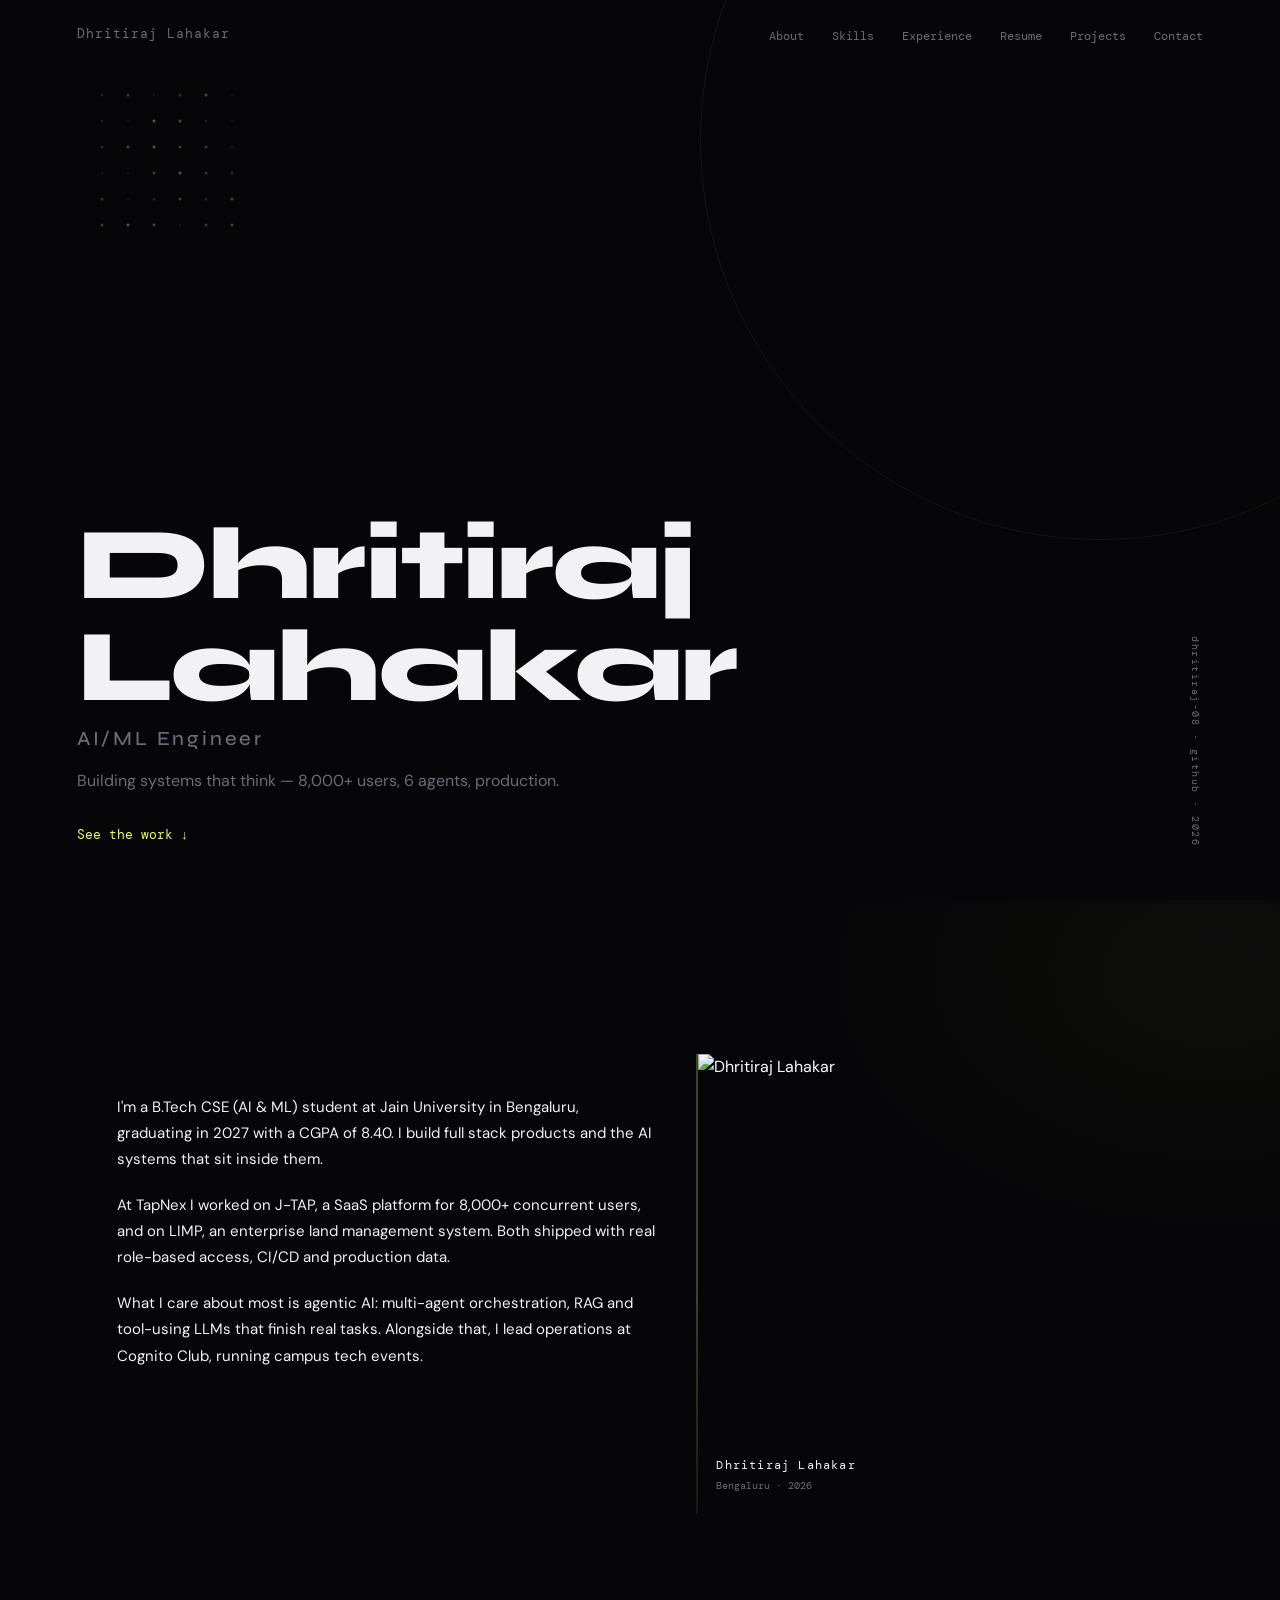
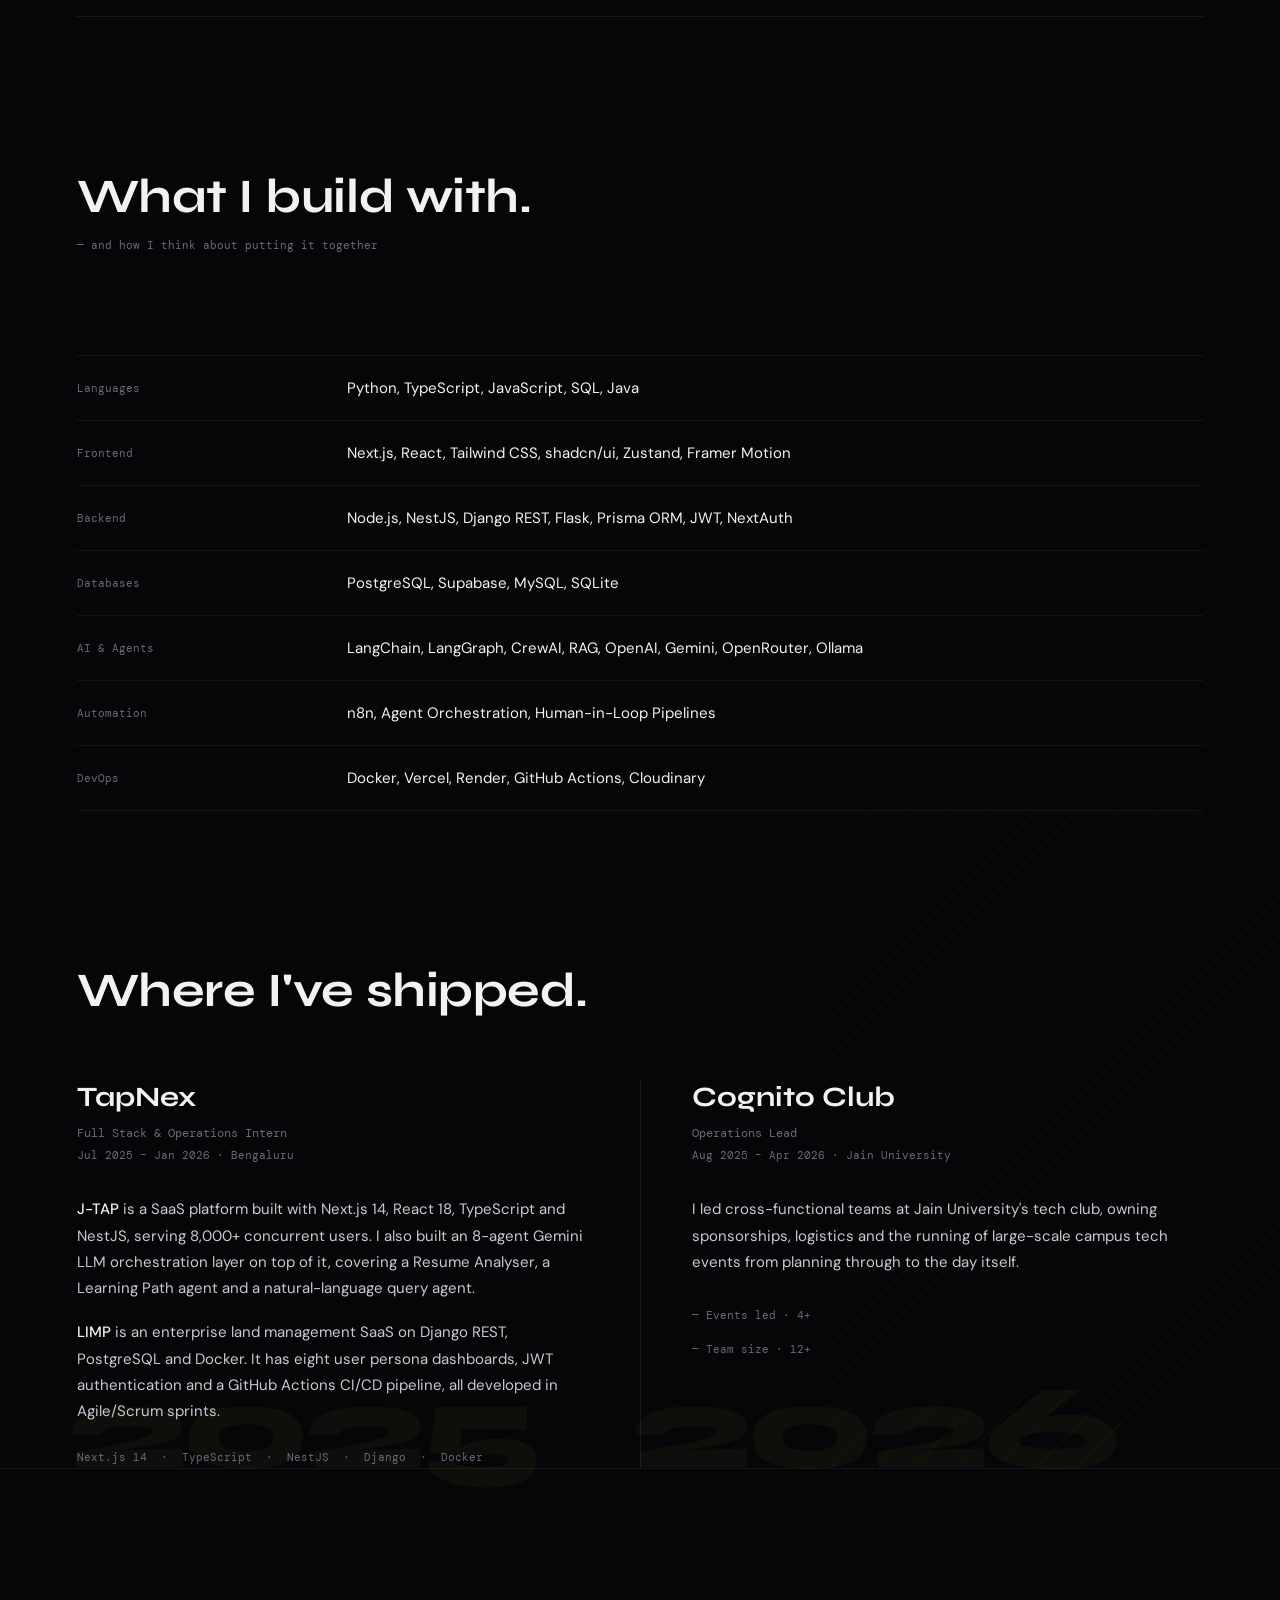
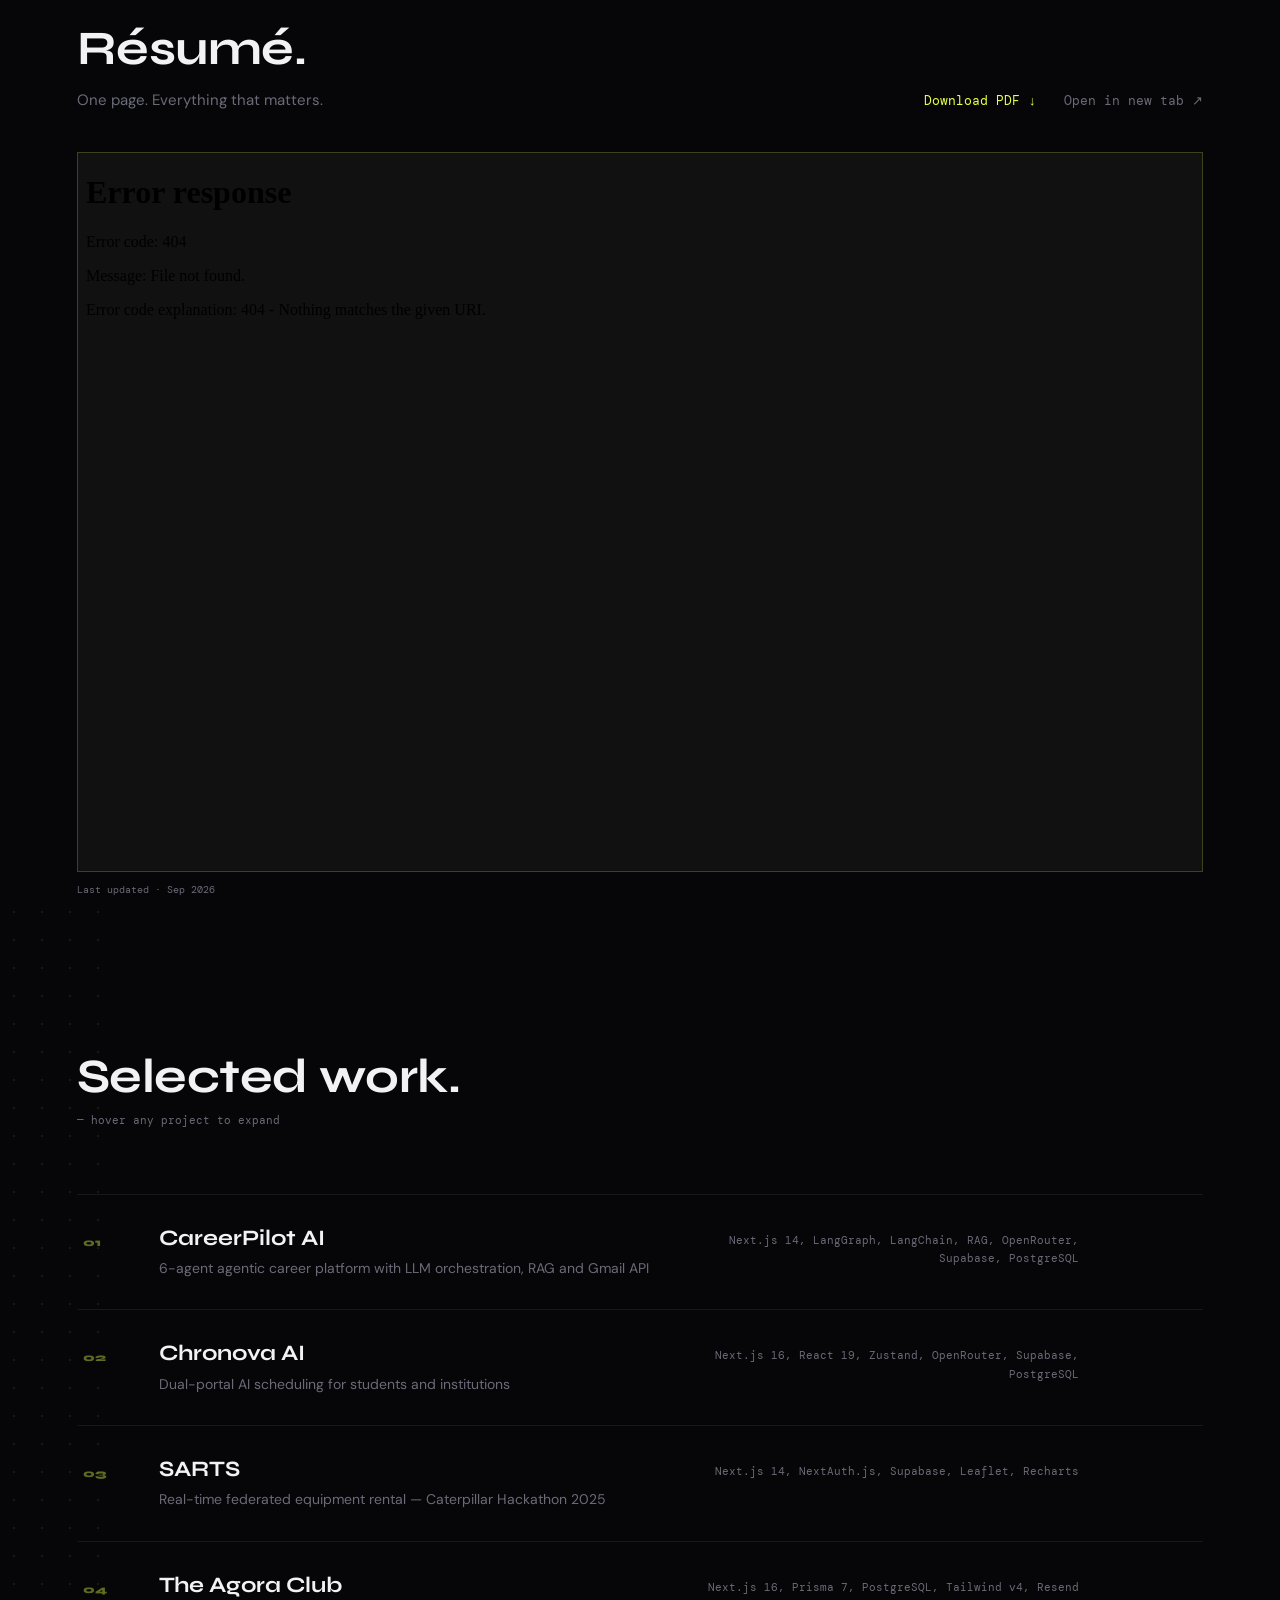
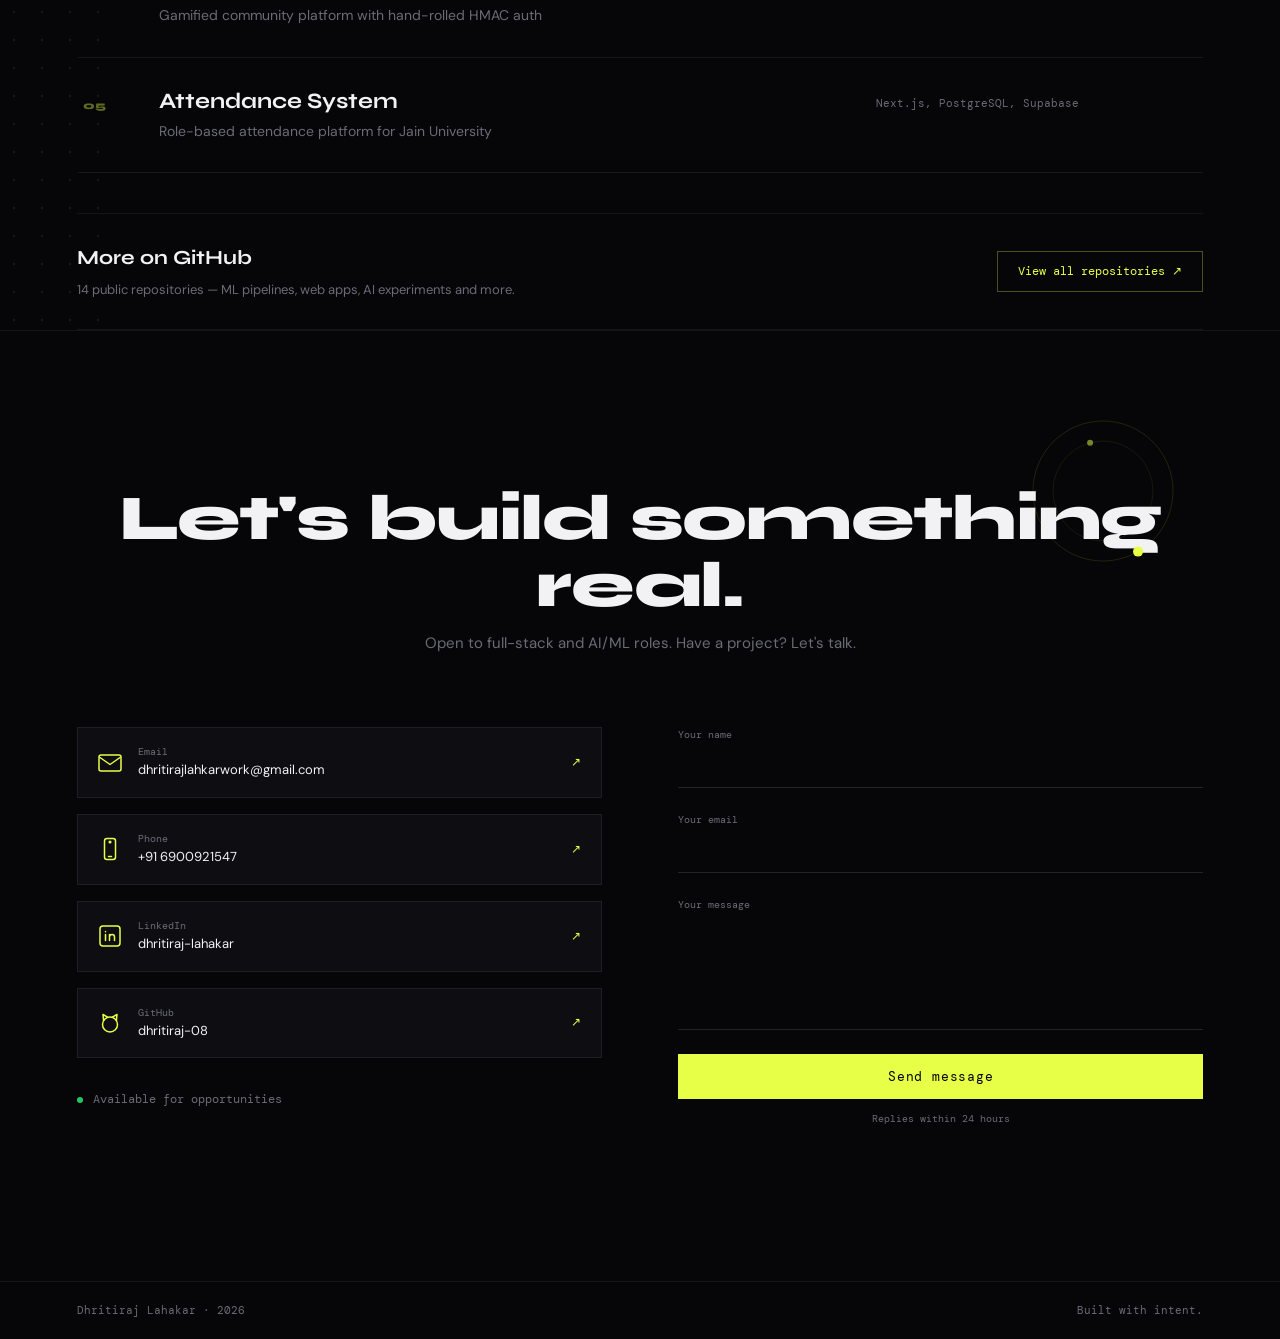
==== commit 4027a616: "fix contact form, resume embed fullwidth, github section redesign" ====
--- a/main/templates/main/index.html
+++ b/main/templates/main/index.html
@@ -126,15 +126,15 @@
 
 /* RESUME */
 #resume { border-top: 1px solid rgba(255,255,255,0.06); padding-bottom: clamp(60px, 8vw, 110px); }
-.resume { display: grid; grid-template-columns: 6fr 4fr; column-gap: 8vw; align-items: start; }
-.resume .sub { margin-top: 12px; font-size: 15px; color: var(--muted); }
-.rlinks { margin-top: 40px; display: flex; flex-direction: column; align-items: flex-start; gap: 16px; font-family: var(--mono); font-size: 13px; }
+.rhead { display: flex; justify-content: space-between; align-items: flex-end; gap: 24px; }
+.rhead .sub { margin-top: 12px; font-size: 15px; color: var(--muted); }
+.rlinks { display: flex; align-items: baseline; gap: 28px; font-family: var(--mono); font-size: 13px; }
 .rlinks .dl { color: var(--accent); letter-spacing: 0; transition: letter-spacing 200ms ease; }
 .rlinks .dl:hover { letter-spacing: 0.06em; }
 .rlinks .vw { color: var(--muted); transition: color 150ms; }
 .rlinks .vw:hover { color: var(--text); }
-.resume-r iframe { display: block; width: 420px; max-width: 100%; height: 560px; border: 1px solid rgba(232,255,71,0.2); border-radius: 0; background: var(--surface); transition: border-color 200ms ease; }
-.resume-r iframe:hover { border-color: rgba(232,255,71,0.45); }
+#resume iframe { display: block; width: 100%; height: 80vh; min-height: 600px; max-height: 900px; margin-top: 40px; border: 1px solid rgba(232,255,71,0.2); border-radius: 0; background: #111; transition: border-color 200ms ease; }
+#resume iframe:hover { border-color: rgba(232,255,71,0.45); }
 .doc-cap { margin-top: 10px; font-family: var(--mono); font-size: 10px; color: var(--muted); }
 
 /* PROJECTS */
@@ -154,14 +154,6 @@
 .row .tech { font-family: var(--mono); font-size: 11px; line-height: 1.7; color: var(--muted); text-align: right; padding-top: 6px; }
 .row .go { font-family: var(--mono); font-size: 12px; color: var(--accent); text-align: right; padding-top: 6px; opacity: 0; transition: opacity 200ms ease; white-space: nowrap; }
 .row:hover .go, .row .go:focus-visible { opacity: 1; }
-.more { margin-top: clamp(56px, 7vw, 96px); font-weight: 700; font-size: 18px; }
-.more + .list { margin-top: 20px; }
-.list.small .row { grid-template-columns: 56px minmax(0, 1fr) 84px; padding: 16px 16px 16px 0; }
-.list.small .n { padding-top: 3px; }
-.list.small .name { font-size: 15px; }
-.list.small .desc { font-family: var(--body); font-size: 13px; margin-top: 2px; }
-.list.small .go { padding-top: 2px; font-size: 11px; color: var(--muted); opacity: 1; transition: color 150ms; }
-.list.small .go:hover { color: var(--accent); }
 /* featured rows: expand on hover */
 #featured .row { border-left: 2px solid transparent; transition: background 200ms ease, border-color 200ms ease, padding-left 200ms ease; }
 #featured .row:hover, #featured .row:focus-within { border-left-color: #E8FF47; padding-left: 18px; background: rgba(232,255,71,0.02); }
@@ -171,8 +163,12 @@
 #featured .row:hover .xp, #featured .row:focus-within .xp { max-height: 280px; opacity: 1; transform: none; }
 .xp p { margin-top: 14px; font-size: 14px; line-height: 1.7; color: #C9C9D0; }
 .xp .live { display: inline-block; margin-top: 10px; font-family: var(--mono); font-size: 12px; color: var(--accent); }
-.status { padding: 20px 0; font-family: var(--mono); font-size: 12px; color: var(--muted); }
-.status a { color: var(--accent); }
+
+.ghmore { display: flex; justify-content: space-between; align-items: center; gap: 24px; padding: 28px 0; margin-top: 40px; border-top: 1px solid rgba(255,255,255,0.06); border-bottom: 1px solid rgba(255,255,255,0.06); }
+.ghmore h3 { font-weight: 700; font-size: 20px; color: var(--text); }
+.ghmore p { margin-top: 6px; font-size: 13px; color: var(--muted); }
+.ghmore a { flex: none; padding: 10px 20px; border: 1px solid rgba(232,255,71,0.3); color: var(--accent); font-family: var(--mono); font-size: 12px; background: transparent; transition: background 200ms, border-color 200ms; }
+.ghmore a:hover { background: rgba(232,255,71,0.06); border-color: #E8FF47; }
 
 /* CONTACT */
 #contact { position: relative; border-top: 1px solid rgba(255,255,255,0.06); }
@@ -225,12 +221,11 @@
   .row { grid-template-columns: 36px 1fr; padding: 24px 0; row-gap: 10px; }
   .row .tech { grid-column: 2; text-align: left; padding-top: 0; }
   .row .go { grid-column: 2; text-align: left; opacity: 1; padding-top: 0; }
-  .list.small .row { grid-template-columns: 36px 1fr; }
-  .list.small .go { grid-column: 2; }
-  #orbit { display: none; }
-  .resume { display: block; }
-  .resume-r { margin-top: 48px; }
-  .resume-r iframe { width: 100%; height: 420px; }
+      #orbit { display: none; }
+  .rhead { flex-direction: column; align-items: flex-start; gap: 20px; }
+  .rlinks { flex-direction: column; align-items: flex-start; gap: 12px; }
+  #resume iframe { height: 70vh; min-height: 500px; }
+  .ghmore { flex-direction: column; align-items: flex-start; }
   .ccols { display: block; }
   .cform { margin-top: 48px; }
   footer { flex-direction: column; }
@@ -326,23 +321,21 @@
 </section>
 
 <section id="resume" class="reveal">
-  <div class="resume">
-    <div class="resume-l">
+  <div class="rhead">
+    <div>
       <h2 class="big">Résumé.</h2>
       <p class="sub">One page. Everything that matters.</p>
-      <!-- Place resume PDF at:
-           C:\Dhritiraj Portfolio Website\staticfiles\resume.pdf
-           and main\static\resume.pdf -->
-      <div class="rlinks">
-        <a class="dl" href="/static/resume.pdf" download>Download PDF ↓</a>
-        <a class="vw" href="/static/resume.pdf" target="_blank" rel="noopener">View in browser ↗</a>
-      </div>
     </div>
-    <div class="resume-r">
-      <iframe src="/static/resume.pdf" title="Résumé PDF preview"></iframe>
-      <div class="doc-cap">Last updated · Sep 2026</div>
+    <!-- Place resume PDF at:
+         C:\Dhritiraj Portfolio Website\staticfiles\resume.pdf
+         and main\static\resume.pdf -->
+    <div class="rlinks">
+      <a class="dl" href="/static/resume.pdf" download>Download PDF ↓</a>
+      <a class="vw" href="/static/resume.pdf" target="_blank" rel="noopener">Open in new tab ↗</a>
     </div>
   </div>
+  <iframe src="/static/resume.pdf" title="Résumé PDF"></iframe>
+  <div class="doc-cap">Last updated · Sep 2026</div>
 </section>
 
 <section id="projects" class="reveal">
@@ -350,8 +343,13 @@
   <h2 class="big">Selected work.</h2>
   <p class="hint">— hover any project to expand</p>
   <div class="list" id="featured"></div>
-  <h3 class="more">More on GitHub</h3>
-  <div class="list small" id="repos"><div class="status">Loading repositories…</div></div>
+  <div class="ghmore">
+    <div>
+      <h3>More on GitHub</h3>
+      <p>14 public repositories — ML pipelines, web apps, AI experiments and more.</p>
+    </div>
+    <a href="https://github.com/dhritiraj-08" target="_blank" rel="noopener">View all repositories ↗</a>
+  </div>
 </section>
 
 <section id="contact" class="reveal">
@@ -382,10 +380,11 @@
       </div>
       <div class="avail"><i></i>Available for opportunities</div>
     </div>
-    <form class="cform" id="form" action="mailto:dhritirajlahkarwork@gmail.com" method="POST" enctype="text/plain">
-      <div class="f"><label for="n">Your name</label><input id="n" name="name" type="text" placeholder="" required /></div>
-      <div class="f"><label for="e">Your email</label><input id="e" name="email" type="email" placeholder="" required /></div>
-      <div class="f"><label for="m">Your message</label><textarea id="m" name="message" rows="5" placeholder="" required></textarea></div>
+    <form class="cform" id="form" action="mailto:dhritirajlahkarwork@gmail.com" method="GET" autocomplete="off">
+      <input type="hidden" name="subject" value="Portfolio message" />
+      <div class="f"><label for="n">Your name</label><input id="n" name="name" type="text" placeholder="" autocomplete="off" required /></div>
+      <div class="f"><label for="e">Your email</label><input id="e" name="email" type="email" placeholder="" autocomplete="off" required /></div>
+      <div class="f"><label for="m">Your message</label><textarea id="m" name="body" rows="5" placeholder="" autocomplete="off" required></textarea></div>
       <button type="submit">Send message</button>
       <div class="note">Replies within 24 hours</div>
     </form>
@@ -685,11 +684,11 @@
       'A 6-agent agentic career platform that automates the entire job search — from resume analysis and ATS scoring to AI voice interviews and automated email outreach via Gmail API. Built with human-in-loop approval at every step.'],
     ['Chronova AI', 'Dual-portal AI scheduling for students and institutions', 'Next.js 16, React 19, Zustand, OpenRouter, Supabase, PostgreSQL', 'https://github.com/dhritiraj-08/Chronova-ai', /chronova/i,
       'Dual-portal scheduling platform — students get an AI study coach, Pomodoro timer and burnout detection; institutions get a conflict-free timetable generator with teacher roster and multi-role auth.'],
-    ['SARTS', 'Real-time federated equipment rental — Caterpillar Hackathon 2025', 'Next.js 14, NextAuth.js, Supabase, Leaflet, Recharts', 'https://github.com/dhritiraj-08', /sarts/i,
+    ['SARTS', 'Real-time federated equipment rental — Caterpillar Hackathon 2025', 'Next.js 14, NextAuth.js, Supabase, Leaflet, Recharts', 'https://github.com/dhritiraj-08/SARTS', /sarts/i,
       'Real-time federated equipment rental platform built for the Caterpillar Hackathon 2025. 500 assets across 25 cities, 3 role-walled portals, live Leaflet map with geofence-breach detection and a custom PDF report builder.'],
-    ['The Agora Club', 'Gamified community platform with hand-rolled HMAC auth', 'Next.js 16, Prisma 7, PostgreSQL, Tailwind v4, Resend', 'https://github.com/dhritiraj-08', /agora/i,
+    ['The Agora Club', 'Gamified community platform with hand-rolled HMAC auth', 'Next.js 16, Prisma 7, PostgreSQL, Tailwind v4, Resend', 'https://github.com/dhritiraj-08/The-Agora-Club', /agora/i,
       'Full-stack gamified community platform with XP, streaks, badges and a leaderboard. Features a hand-rolled HMAC-SHA256 auth system with PBKDF2 hashing, rate-limited login and a 17-model Prisma schema.'],
-    ['Attendance System', 'Role-based attendance platform for Jain University', 'Next.js, PostgreSQL, Supabase', 'https://github.com/dhritiraj-08', /attendance/i,
+    ['Attendance System', 'Role-based attendance platform for Jain University', 'Next.js, PostgreSQL, Supabase', 'https://github.com/dhritiraj-08/Attendance-Management-System', /attendance/i,
       "Role-based attendance tracking platform delivered for Jain University's Placement Department. Real-time tracking, Supabase Auth, and separate Admin and Student dashboards."]
   ];
   const feat = document.getElementById('featured');
@@ -707,25 +706,13 @@
 
   watchNums(feat);
 
-  const repos = document.getElementById('repos');
-  fetch('https://api.github.com/users/dhritiraj-08/repos?sort=updated&per_page=30')
-    .then(r => { if (!r.ok) throw 0; return r.json(); })
-    .then(all => {
-      const rows = feat.querySelectorAll('.row');
-      projects.forEach((p, i) => { const hit = all.find(r => p[4].test(r.name)); if (hit) rows[i].querySelector('.go').href = hit.html_url; });
-      const skip = ['dhritiraj_portfolio', 'dhritiraj-08', 'tushar_portfolio', 'practical-ml-coursera-prediction-assignment', 'amar-adda'];
-      const rest = all.filter(r => !r.fork && !projects.some(p => p[4].test(r.name)) && !skip.includes(r.name.toLowerCase()) && r.description && r.description.trim());
-      if (!rest.length) { repos.innerHTML = '<div class="status">Everything else lives on <a href="https://github.com/dhritiraj-08" target="_blank" rel="noopener">github.com/dhritiraj-08 ↗</a></div>'; return; }
-      repos.innerHTML = rest.map((r, i) => `
-        <div class="row">
-          <span class="n">${num(i)}</span>
-          <div><div class="name">${esc(r.name)}</div><div class="desc">${esc(r.description)}</div></div>
-          <a class="go" href="https://github.com/dhritiraj-08/${encodeURIComponent(r.name)}" target="_blank" rel="noopener">GitHub ↗</a>
-        </div>`).join('');
-      watchNums(repos);
-      resizeCodes();
-    })
-    .catch(() => { repos.innerHTML = '<div class="status">Couldn\'t load repositories. See <a href="https://github.com/dhritiraj-08" target="_blank" rel="noopener">github.com/dhritiraj-08 ↗</a></div>'; });
+  // compose the mailto so the sender's name and email land in the message body
+  document.getElementById('form').addEventListener('submit', e => {
+    e.preventDefault();
+    const f = new FormData(e.target);
+    location.href = 'mailto:dhritirajlahkarwork@gmail.com?subject=' + encodeURIComponent('Portfolio message from ' + f.get('name')) +
+      '&body=' + encodeURIComponent(f.get('body') + '\n\n— ' + f.get('name') + ' (' + f.get('email') + ')');
+  });
 
 })();
 </script>
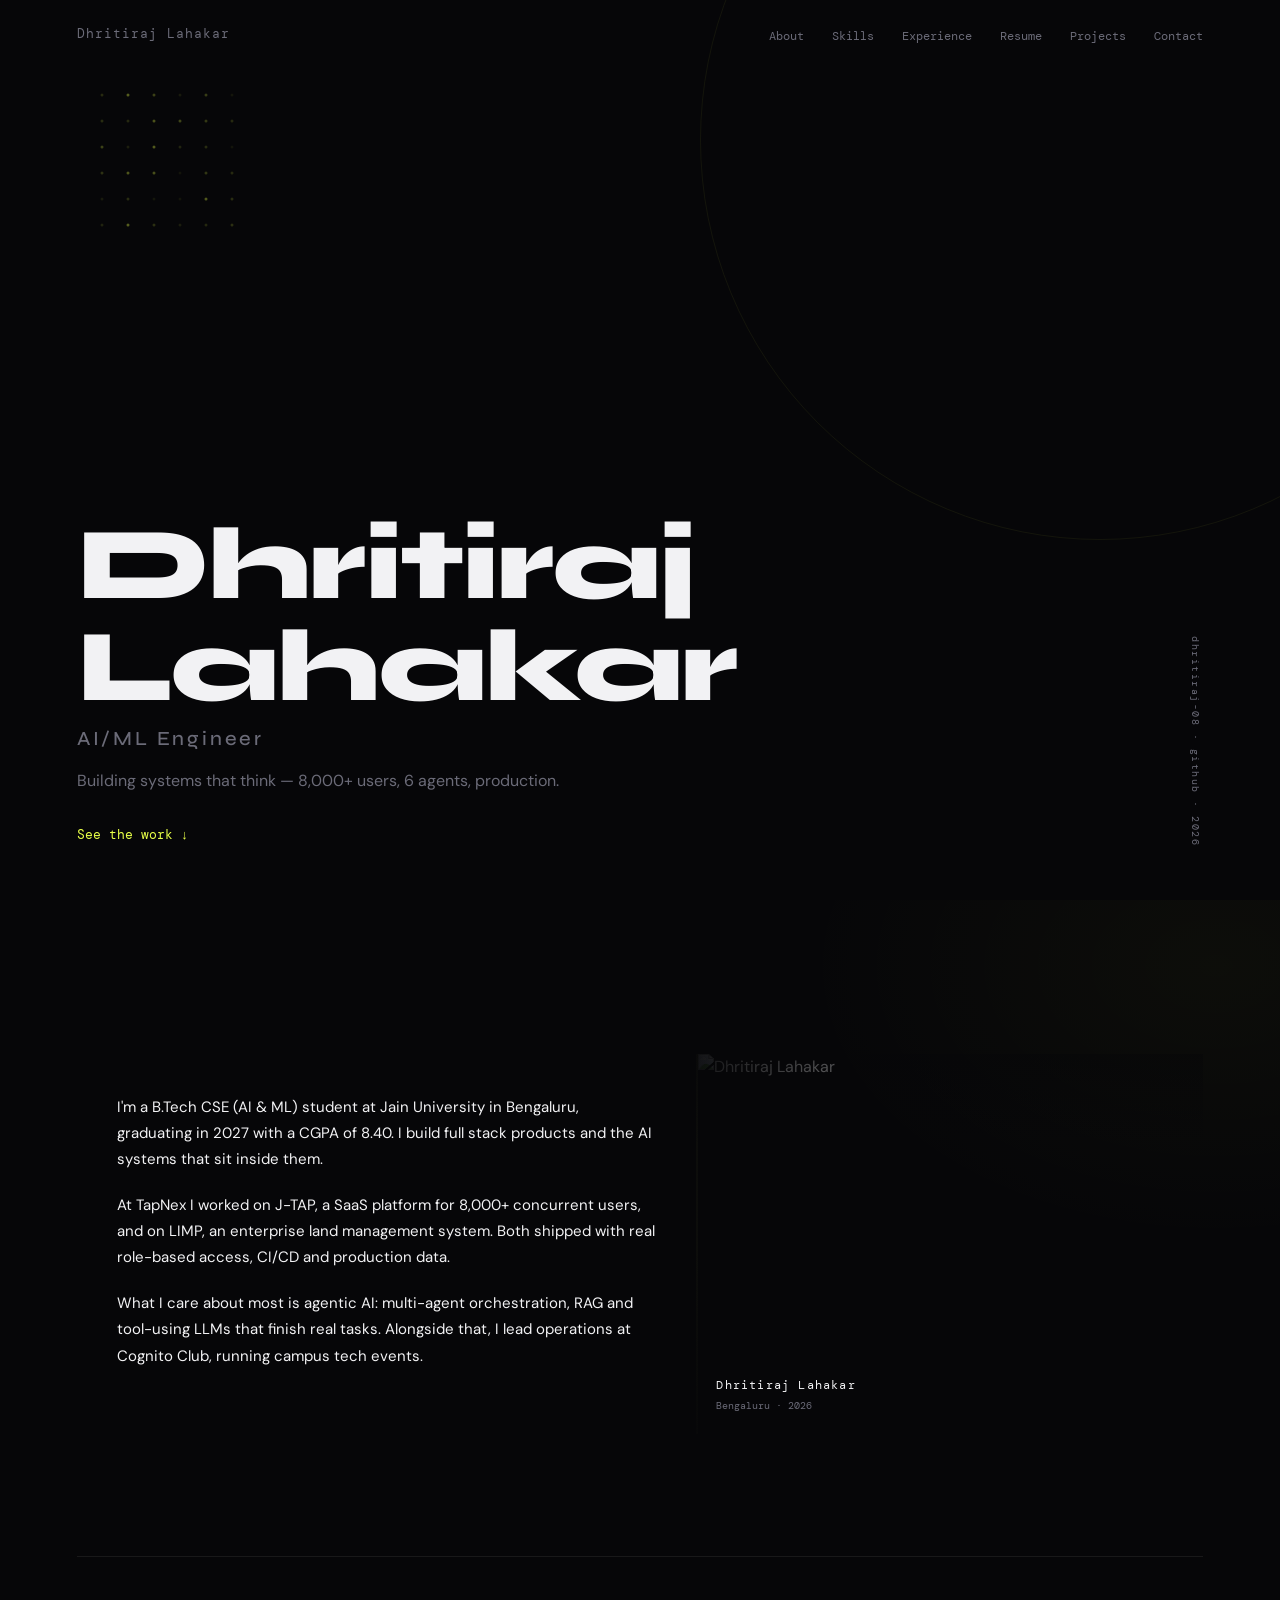
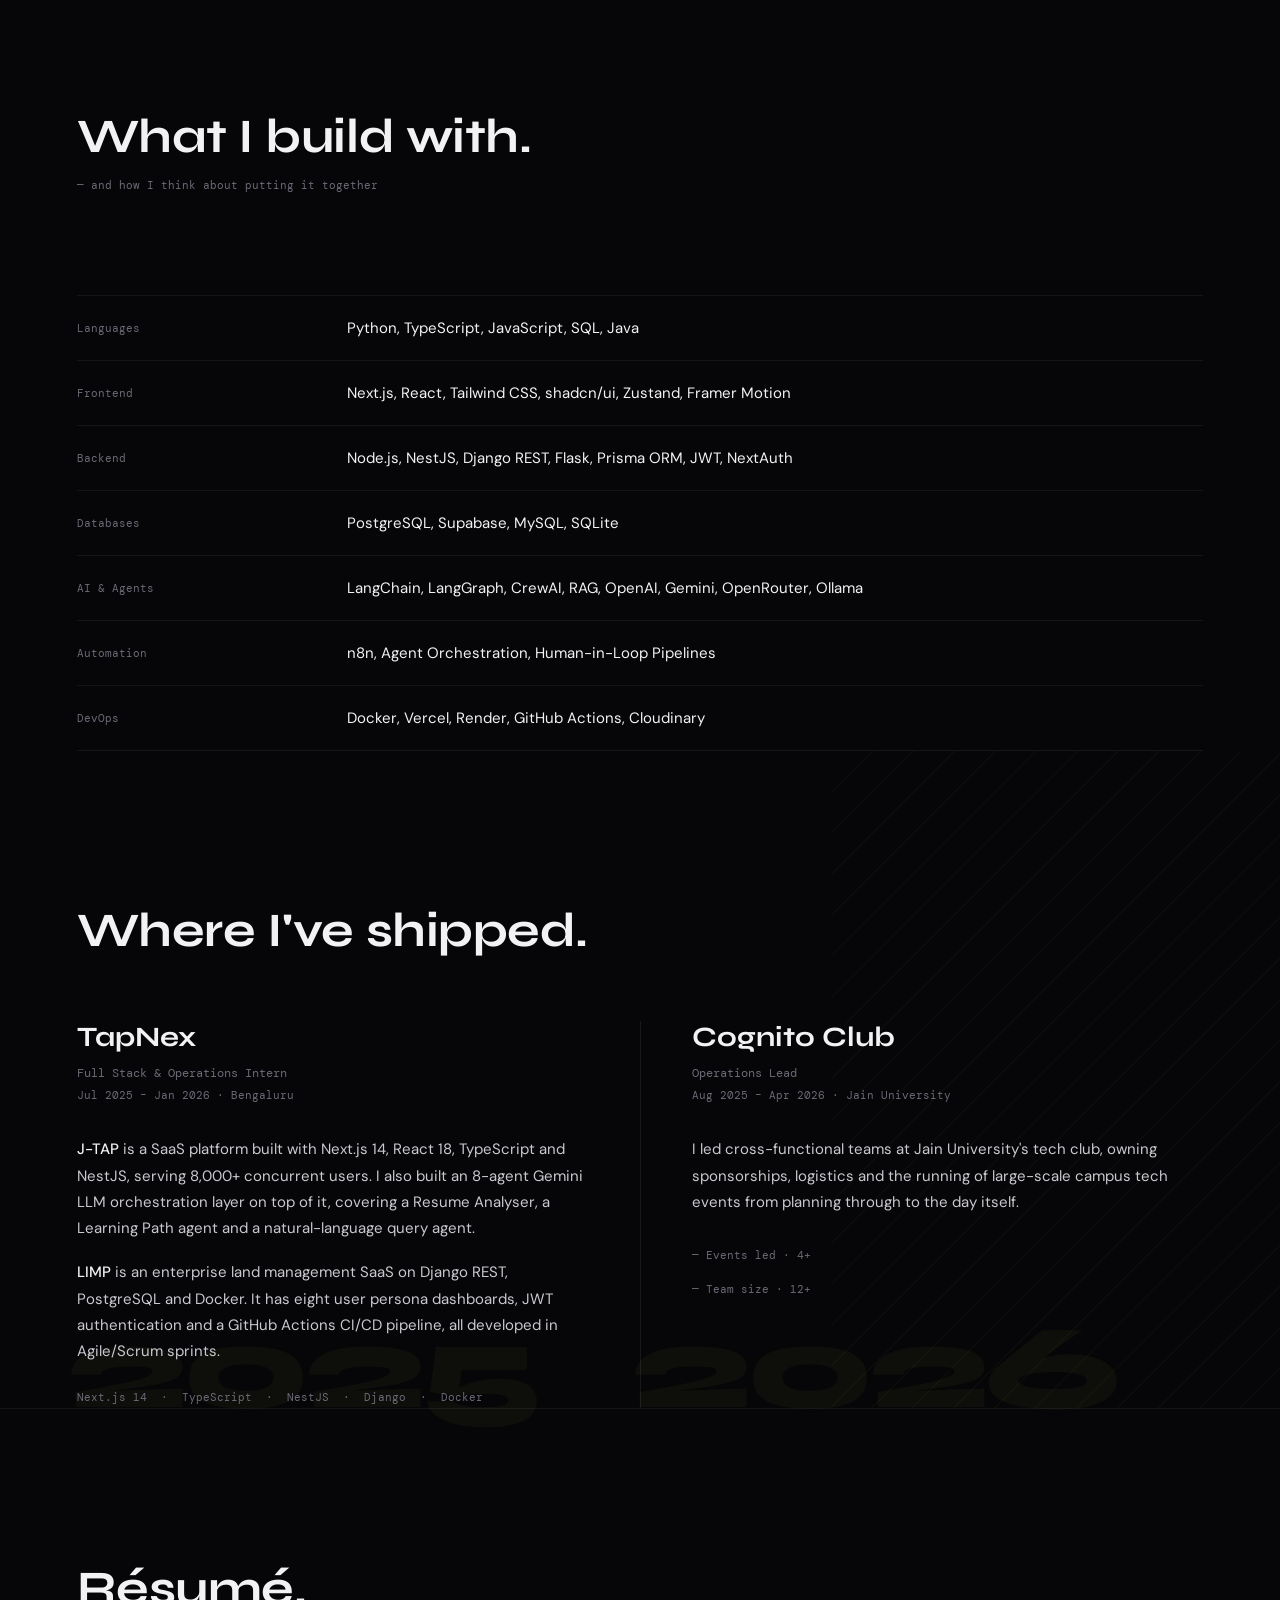
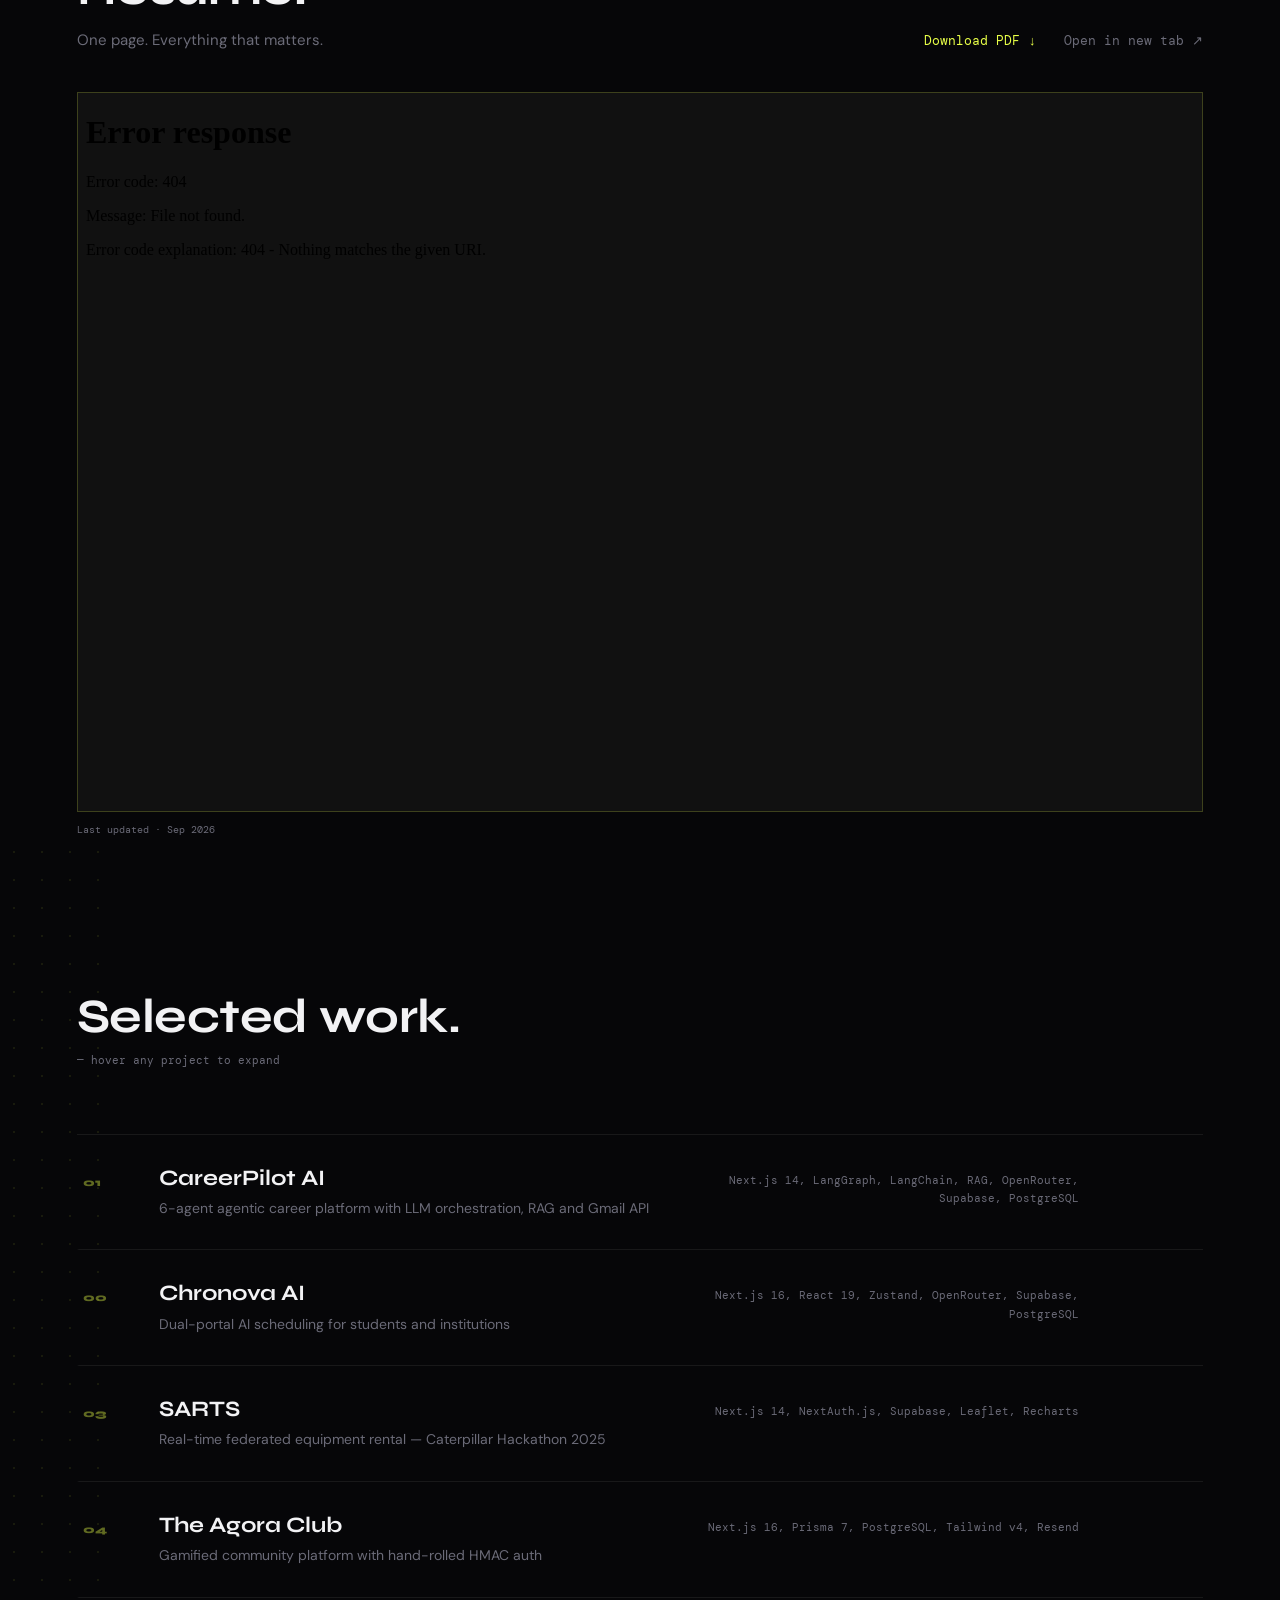
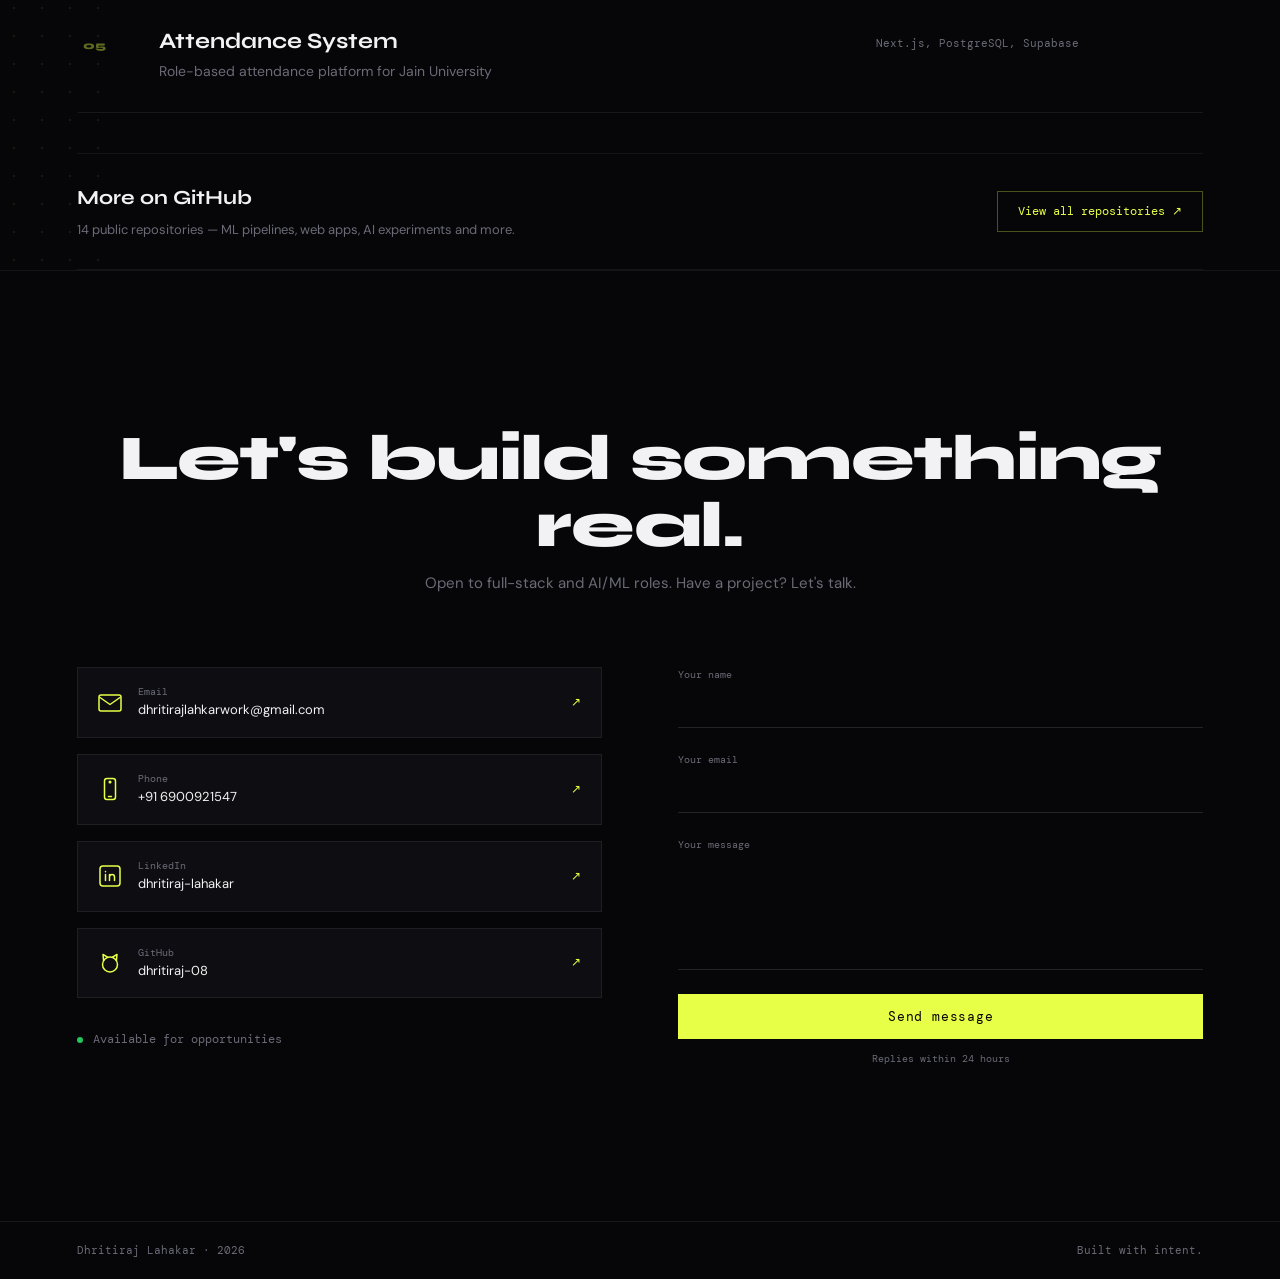
==== commit c8730313: "fix contact form no-form mailto, contour bg animation, photo fixes" ====
--- a/main/templates/main/index.html
+++ b/main/templates/main/index.html
@@ -82,9 +82,10 @@
 .about .bio { position: relative; z-index: 1; padding: 40px; font-size: 15px; line-height: 1.75; color: var(--text); }
 .about .bio p + p { margin-top: 1.3em; }
 .about-r { position: relative; }
-.about-r img { display: block; width: 100%; height: 460px; object-fit: cover; object-position: center top; filter: grayscale(15%) contrast(1.08); border-left: 2px solid rgba(232,255,71,0.25); }
-.about-r::after { content: ""; position: absolute; inset: 0; background: linear-gradient(to top, rgba(6,6,8,0.7) 0%, transparent 50%); pointer-events: none; }
-.about-r .tag { position: absolute; z-index: 1; left: 20px; bottom: 20px; font-family: var(--mono); }
+.about-r img { display: block; width: 100%; height: 380px; object-fit: cover; object-position: center 20%; filter: grayscale(30%) contrast(1.05) brightness(0.75); border-left: 2px solid rgba(232,255,71,0.25); }
+.about-r::before { content: ""; position: absolute; inset: 0; z-index: 1; pointer-events: none; background: linear-gradient(to right, rgba(6,6,8,0.85) 0%, rgba(6,6,8,0.3) 25%, transparent 50%); }
+.about-r::after { content: ""; position: absolute; inset: 0; z-index: 1; pointer-events: none; background: linear-gradient(to bottom, rgba(6,6,8,0.5) 0%, transparent 25%), linear-gradient(to top, rgba(6,6,8,0.7) 0%, transparent 50%); }
+.about-r .tag { position: absolute; z-index: 2; left: 20px; bottom: 20px; font-family: var(--mono); }
 .about-r .tag b { display: block; font-weight: 400; font-size: 12px; letter-spacing: 0.1em; color: var(--text); }
 .about-r .tag span { display: block; margin-top: 2px; font-size: 10px; color: var(--muted); }
 .about-end { margin-top: clamp(60px, 8vw, 110px); }
@@ -172,7 +173,7 @@
 
 /* CONTACT */
 #contact { position: relative; border-top: 1px solid rgba(255,255,255,0.06); }
-#orbit { position: absolute; top: 60px; right: 6vw; width: 200px; height: 200px; pointer-events: none; }
+#contour { position: absolute; top: 0; right: 0; width: 45%; height: 100%; z-index: 0; pointer-events: none; display: block; }
 .ctop { text-align: center; }
 .ctop h2 { font-weight: 800; font-size: clamp(36px, 5vw, 64px); line-height: 1.05; letter-spacing: -0.02em; color: var(--text); }
 .ctop p { margin-top: 12px; font-size: 15px; color: var(--muted); }
@@ -221,8 +222,7 @@
   .row { grid-template-columns: 36px 1fr; padding: 24px 0; row-gap: 10px; }
   .row .tech { grid-column: 2; text-align: left; padding-top: 0; }
   .row .go { grid-column: 2; text-align: left; opacity: 1; padding-top: 0; }
-      #orbit { display: none; }
-  .rhead { flex-direction: column; align-items: flex-start; gap: 20px; }
+      .rhead { flex-direction: column; align-items: flex-start; gap: 20px; }
   .rlinks { flex-direction: column; align-items: flex-start; gap: 12px; }
   #resume iframe { height: 70vh; min-height: 500px; }
   .ghmore { flex-direction: column; align-items: flex-start; }
@@ -353,7 +353,7 @@
 </section>
 
 <section id="contact" class="reveal">
-  <canvas id="orbit" width="200" height="200" aria-hidden="true"></canvas>
+  <canvas id="contour" aria-hidden="true"></canvas>
   <div class="ctop">
     <h2>Let's build something real.</h2>
     <p>Open to full-stack and AI/ML roles. Have a project? Let's talk.</p>
@@ -380,14 +380,13 @@
       </div>
       <div class="avail"><i></i>Available for opportunities</div>
     </div>
-    <form class="cform" id="form" action="mailto:dhritirajlahkarwork@gmail.com" method="GET" autocomplete="off">
-      <input type="hidden" name="subject" value="Portfolio message" />
-      <div class="f"><label for="n">Your name</label><input id="n" name="name" type="text" placeholder="" autocomplete="off" required /></div>
-      <div class="f"><label for="e">Your email</label><input id="e" name="email" type="email" placeholder="" autocomplete="off" required /></div>
-      <div class="f"><label for="m">Your message</label><textarea id="m" name="body" rows="5" placeholder="" autocomplete="off" required></textarea></div>
-      <button type="submit">Send message</button>
+    <div class="cform" id="contact-form">
+      <div class="f"><label for="cf-name">Your name</label><input id="cf-name" name="name" type="text" placeholder="" autocomplete="off" /></div>
+      <div class="f"><label for="cf-email">Your email</label><input id="cf-email" name="email" type="email" placeholder="" autocomplete="off" /></div>
+      <div class="f"><label for="cf-message">Your message</label><textarea id="cf-message" name="message" rows="5" placeholder="" autocomplete="off"></textarea></div>
+      <button type="button" id="cf-submit" onclick="sendContactMessage()">Send message</button>
       <div class="note">Replies within 24 hours</div>
-    </form>
+    </div>
   </div>
 </section>
 
@@ -663,18 +662,39 @@
     animate(cv, draw);
   })();
 
-  // ---------- contact: orbiting dots ----------
-  (function orbit() {
-    const cv = document.getElementById('orbit'), S = 200, c = S / 2;
-    const ctx = fit(cv, S, S);
+  // ---------- contact: morphing contour lines ----------
+  (function contours() {
+    const cv = document.getElementById('contour'), sec = document.getElementById('contact');
+    const L = 6, P = 8;
+    const layers = Array.from({ length: L }, (_, i) => ({
+      r: 60 + i * 24, speed: 0.3 + Math.random() * 0.5,
+      pts: Array.from({ length: P }, (_, k) => ({ a: k / P * 6.2832, f: 0.85 + Math.random() * 0.3, ph: Math.random() * 6.2832 })),
+      alpha: 0.18 - (0.12 * i) / (L - 1)
+    }));
+    let W = 0, H = 0, ctx;
+    function size() { W = cv.clientWidth; H = cv.clientHeight; ctx = fit(cv, W, H); if (reduced) draw(0); }
     function draw(t) {
-      const s = t / 1000;
-      ctx.clearRect(0, 0, S, S); ctx.lineWidth = 1;
-      ctx.strokeStyle = 'rgba(232,255,71,0.12)'; ctx.beginPath(); ctx.arc(c, c, 70, 0, 6.2832); ctx.stroke();
-      ctx.strokeStyle = 'rgba(232,255,71,0.08)'; ctx.beginPath(); ctx.arc(c, c, 50, 0, 6.2832); ctx.stroke();
-      ctx.fillStyle = '#E8FF47'; ctx.beginPath(); ctx.arc(c + 70 * Math.cos(s * 0.4), c + 70 * Math.sin(s * 0.4), 5, 0, 6.2832); ctx.fill();
-      ctx.fillStyle = 'rgba(232,255,71,0.5)'; ctx.beginPath(); ctx.arc(c + 50 * Math.cos(-s * 0.7), c + 50 * Math.sin(-s * 0.7), 3, 0, 6.2832); ctx.fill();
-    }
+      const s = t / 1000, cx = W / 2, cy = H / 2;
+      ctx.clearRect(0, 0, W, H); ctx.lineWidth = 1;
+      for (const ly of layers) {
+        const q = ly.pts.map(p => ({
+          x: cx + Math.cos(p.a) * ly.r * p.f + Math.sin(s * ly.speed + p.ph) * 8,
+          y: cy + Math.sin(p.a) * ly.r * 0.75 * p.f + Math.cos(s * ly.speed * 0.7 + p.ph) * 8
+        }));
+        ctx.strokeStyle = `rgba(232,255,71,${ly.alpha.toFixed(3)})`;
+        ctx.beginPath(); ctx.moveTo(q[0].x, q[0].y);
+        for (let i = 0; i < P; i++) {
+          const p0 = q[(i - 1 + P) % P], p1 = q[i], p2 = q[(i + 1) % P], p3 = q[(i + 2) % P];
+          ctx.bezierCurveTo(p1.x + (p2.x - p0.x) / 6, p1.y + (p2.y - p0.y) / 6, p2.x - (p3.x - p1.x) / 6, p2.y - (p3.y - p1.y) / 6, p2.x, p2.y);
+        }
+        ctx.closePath(); ctx.stroke();
+      }
+    }
+    size();
+    let tm = 0;
+    const later = () => { clearTimeout(tm); tm = setTimeout(size, 150); };
+    if (window.ResizeObserver) new ResizeObserver(later).observe(sec);
+    addEventListener('resize', later); addEventListener('load', later);
     animate(cv, draw);
   })();
 
@@ -706,13 +726,24 @@
 
   watchNums(feat);
 
-  // compose the mailto so the sender's name and email land in the message body
-  document.getElementById('form').addEventListener('submit', e => {
-    e.preventDefault();
-    const f = new FormData(e.target);
-    location.href = 'mailto:dhritirajlahkarwork@gmail.com?subject=' + encodeURIComponent('Portfolio message from ' + f.get('name')) +
-      '&body=' + encodeURIComponent(f.get('body') + '\n\n— ' + f.get('name') + ' (' + f.get('email') + ')');
-  });
+  window.sendContactMessage = function sendContactMessage() {
+    const name = document.getElementById('cf-name').value.trim();
+    const email = document.getElementById('cf-email').value.trim();
+    const message = document.getElementById('cf-message').value.trim();
+
+    if (!name || !email || !message) {
+      alert('Please fill in all fields.');
+      return;
+    }
+
+    const subject = encodeURIComponent('Portfolio Contact from ' + name);
+    const body = encodeURIComponent(
+      'From: ' + name + '\nEmail: ' + email + '\n\n' + message
+    );
+
+    window.location.href =
+      'mailto:dhritirajlahkarwork@gmail.com?subject=' + subject + '&body=' + body;
+  };
 
 })();
 </script>
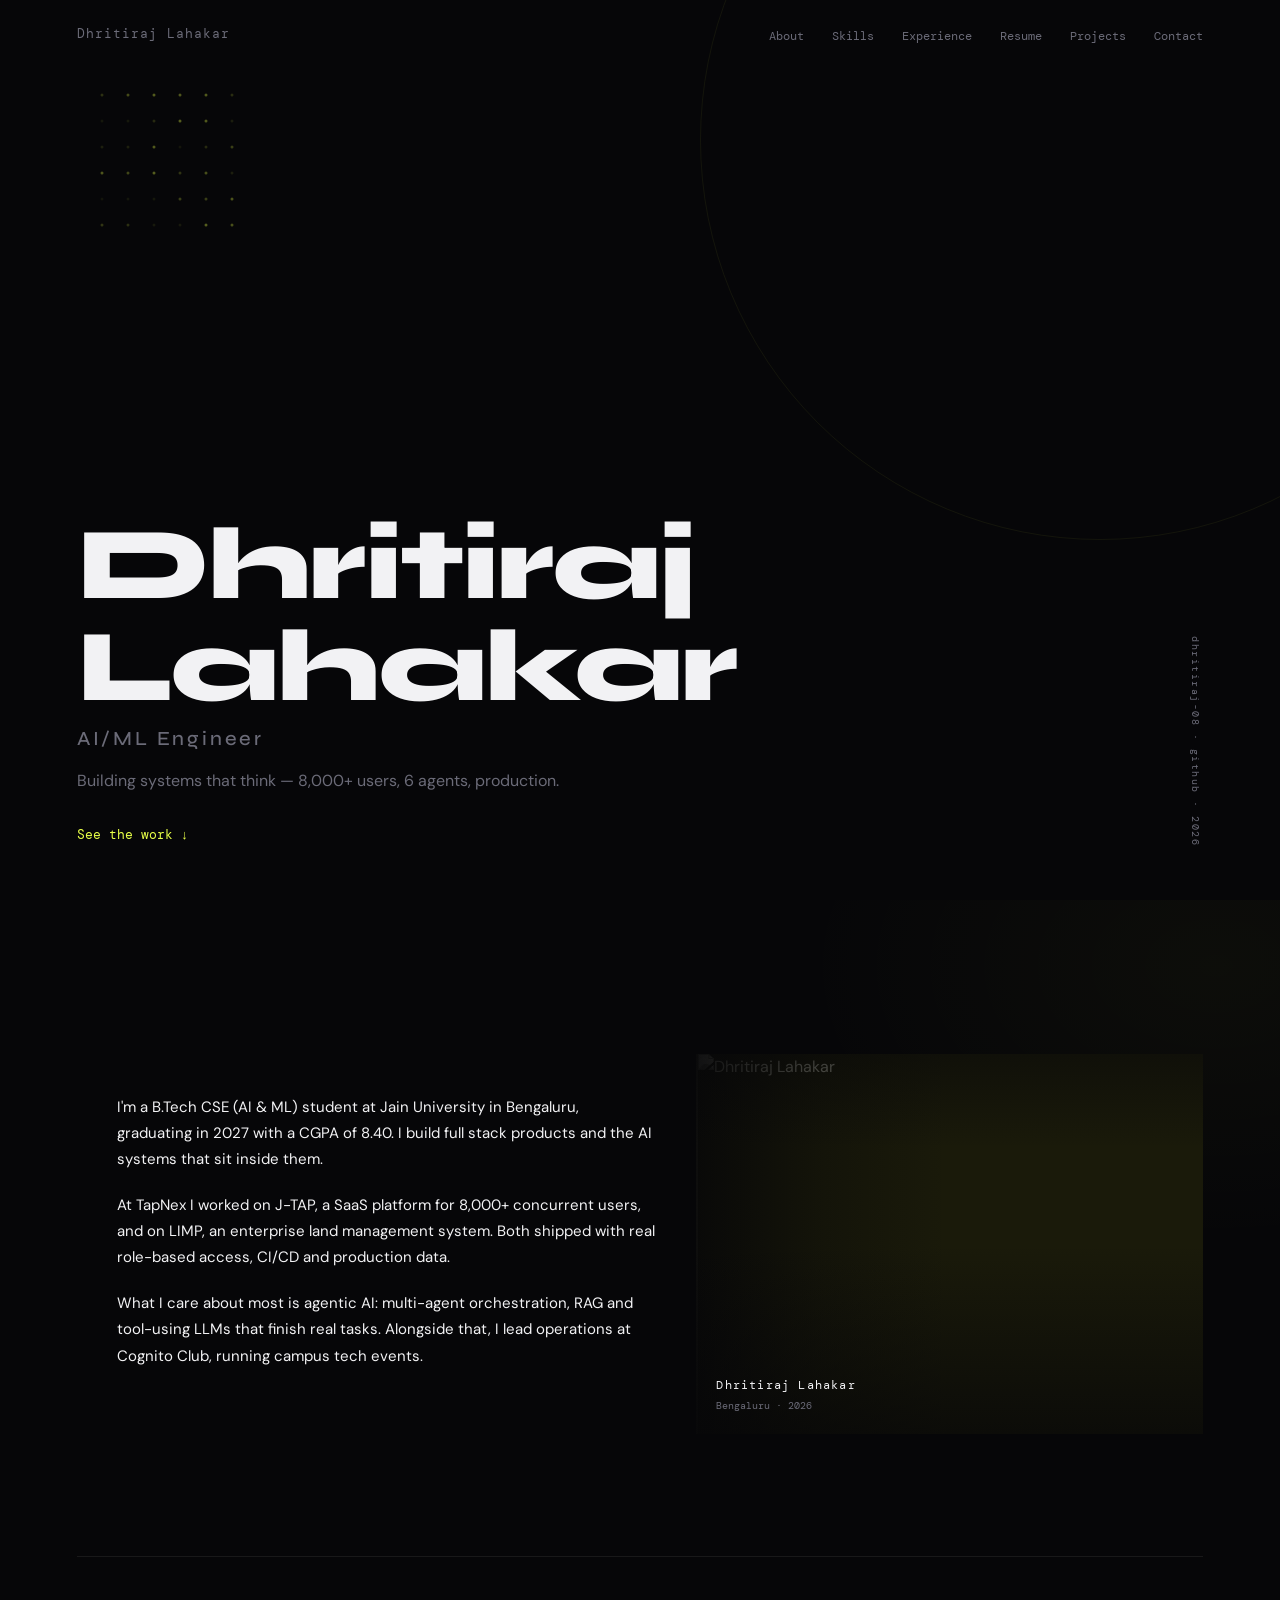
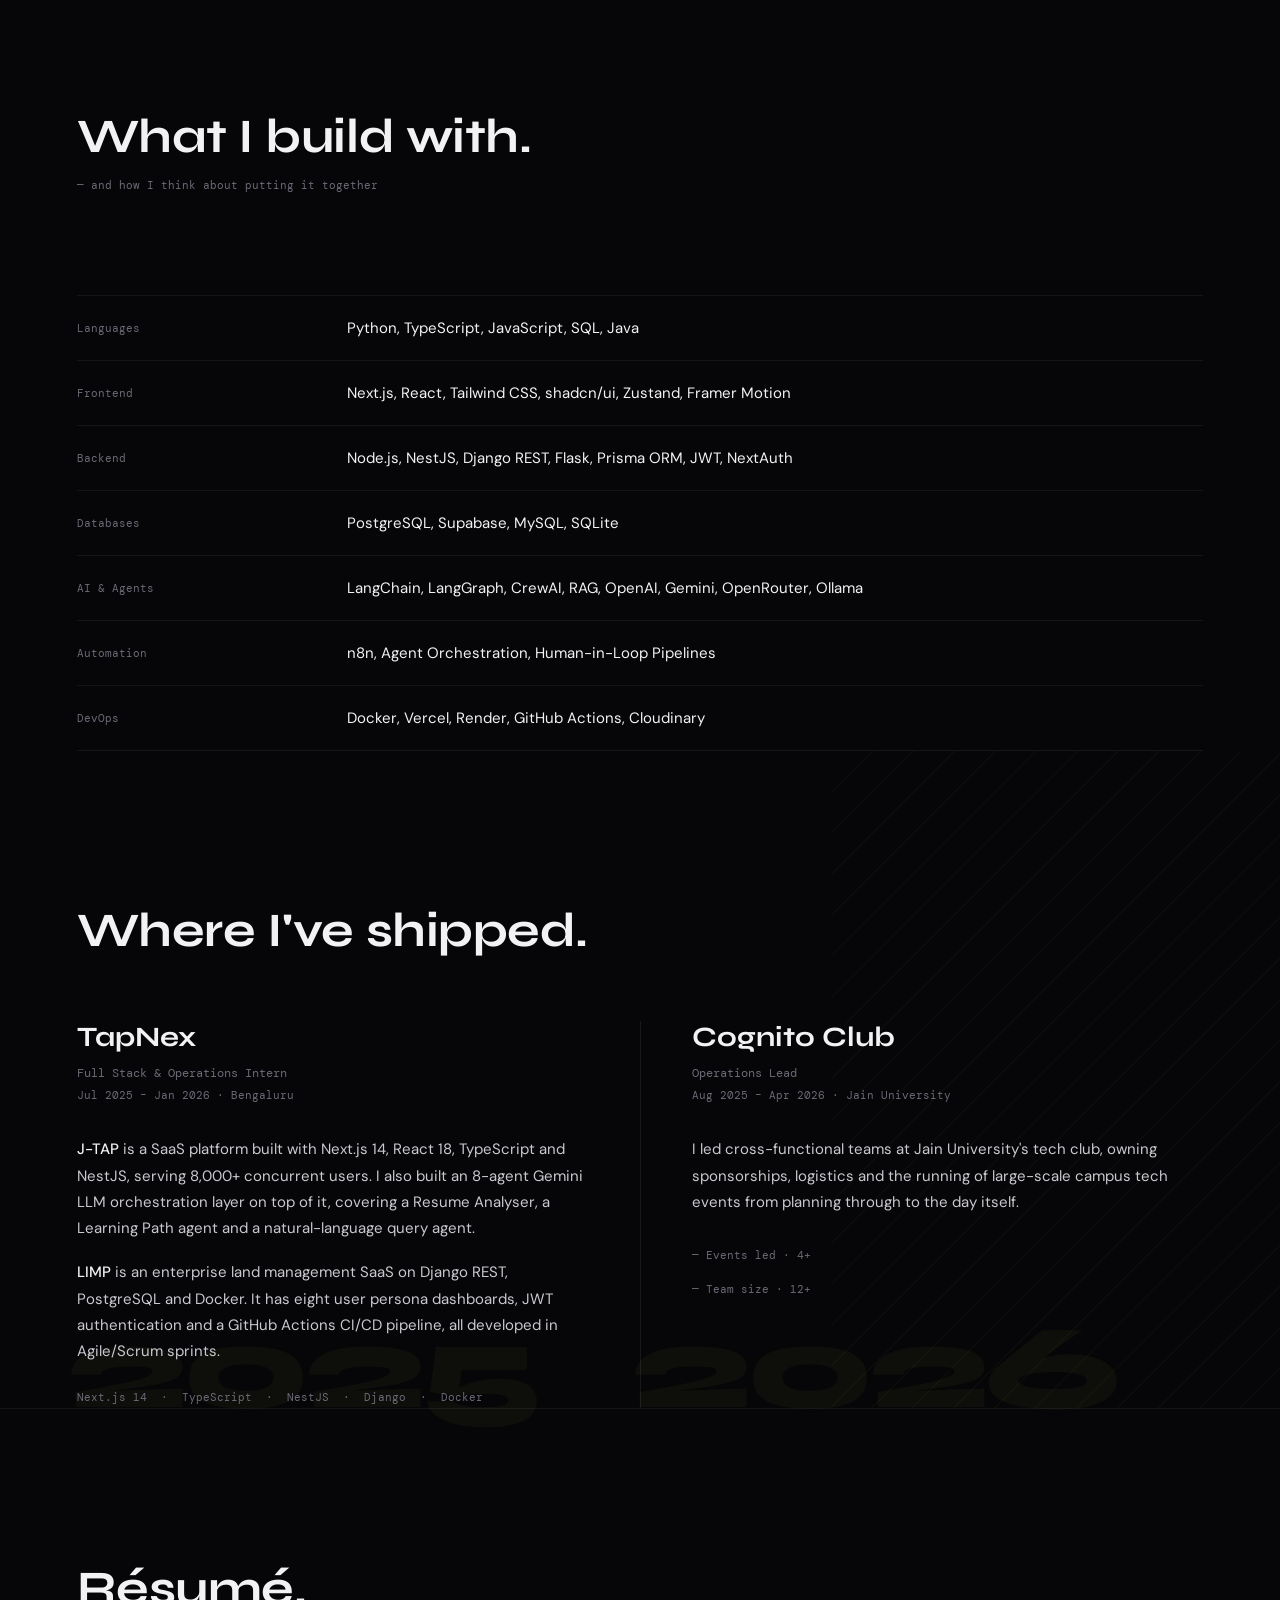
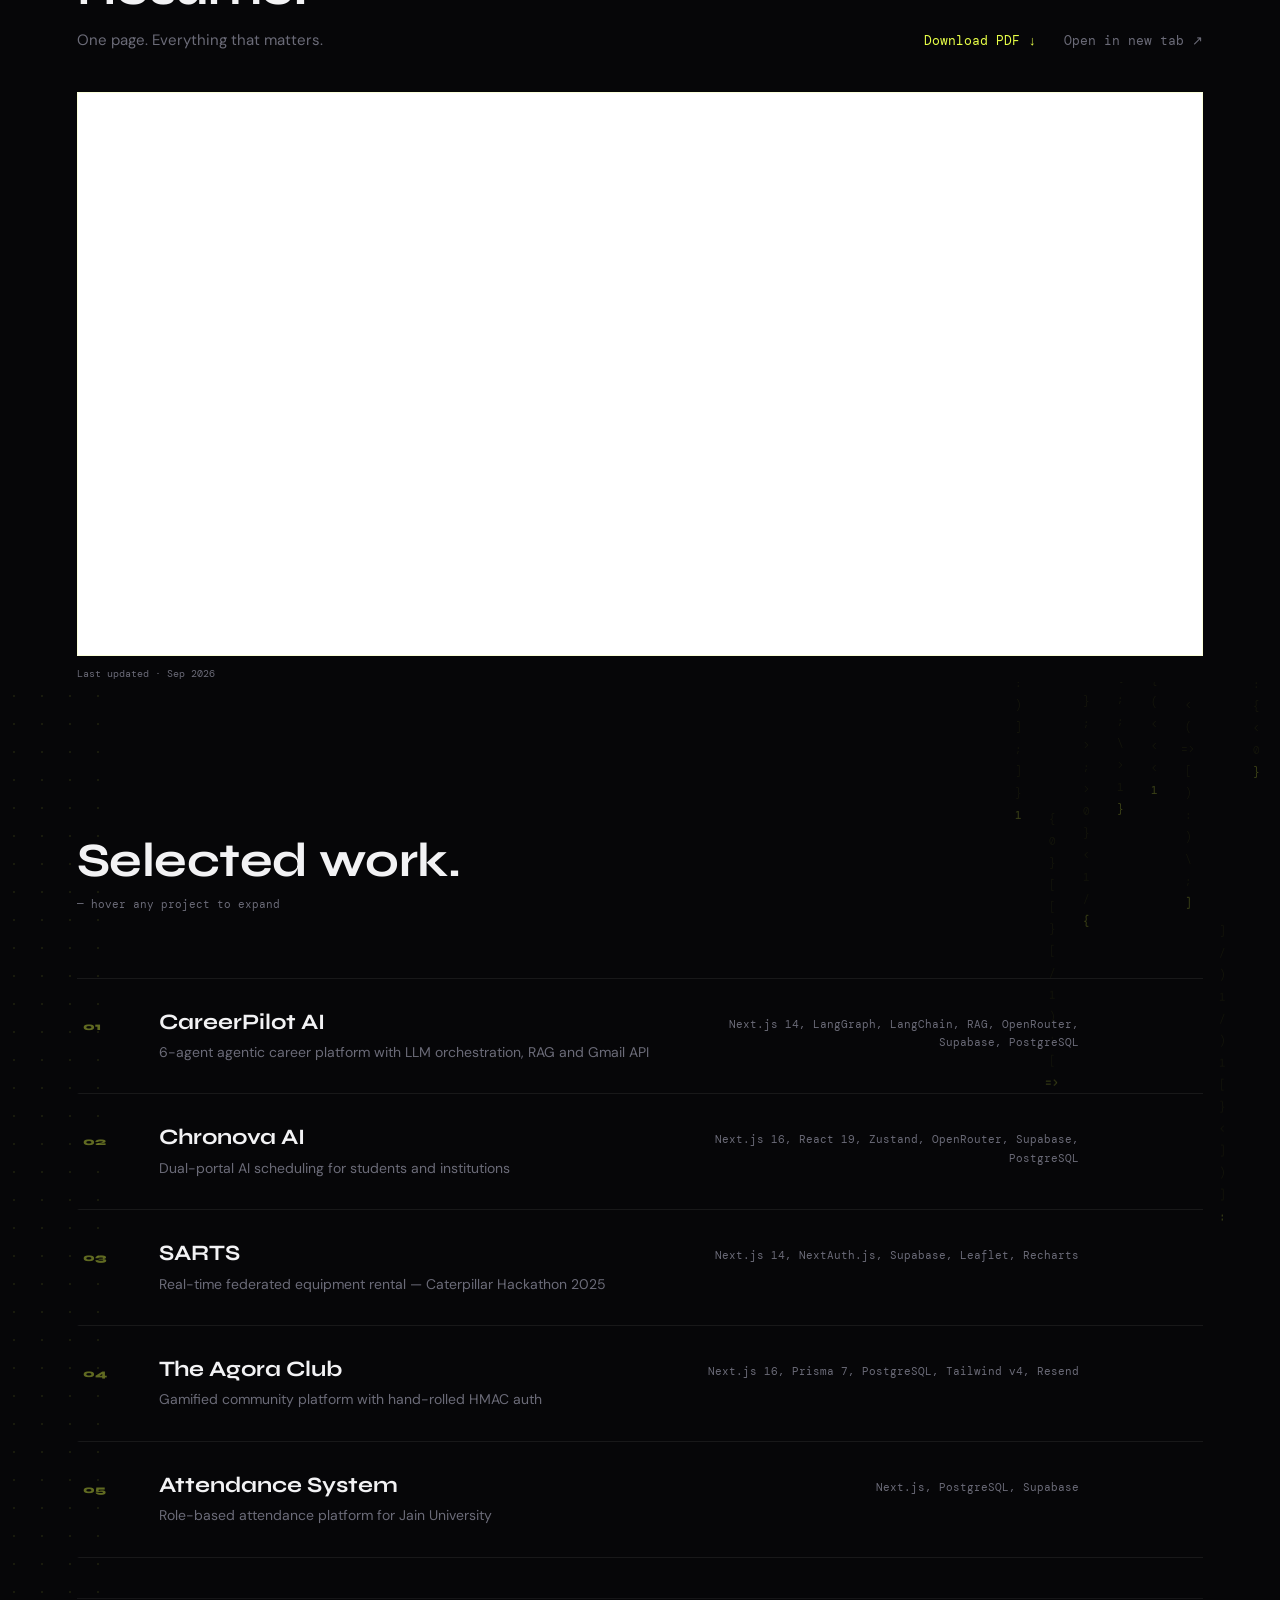
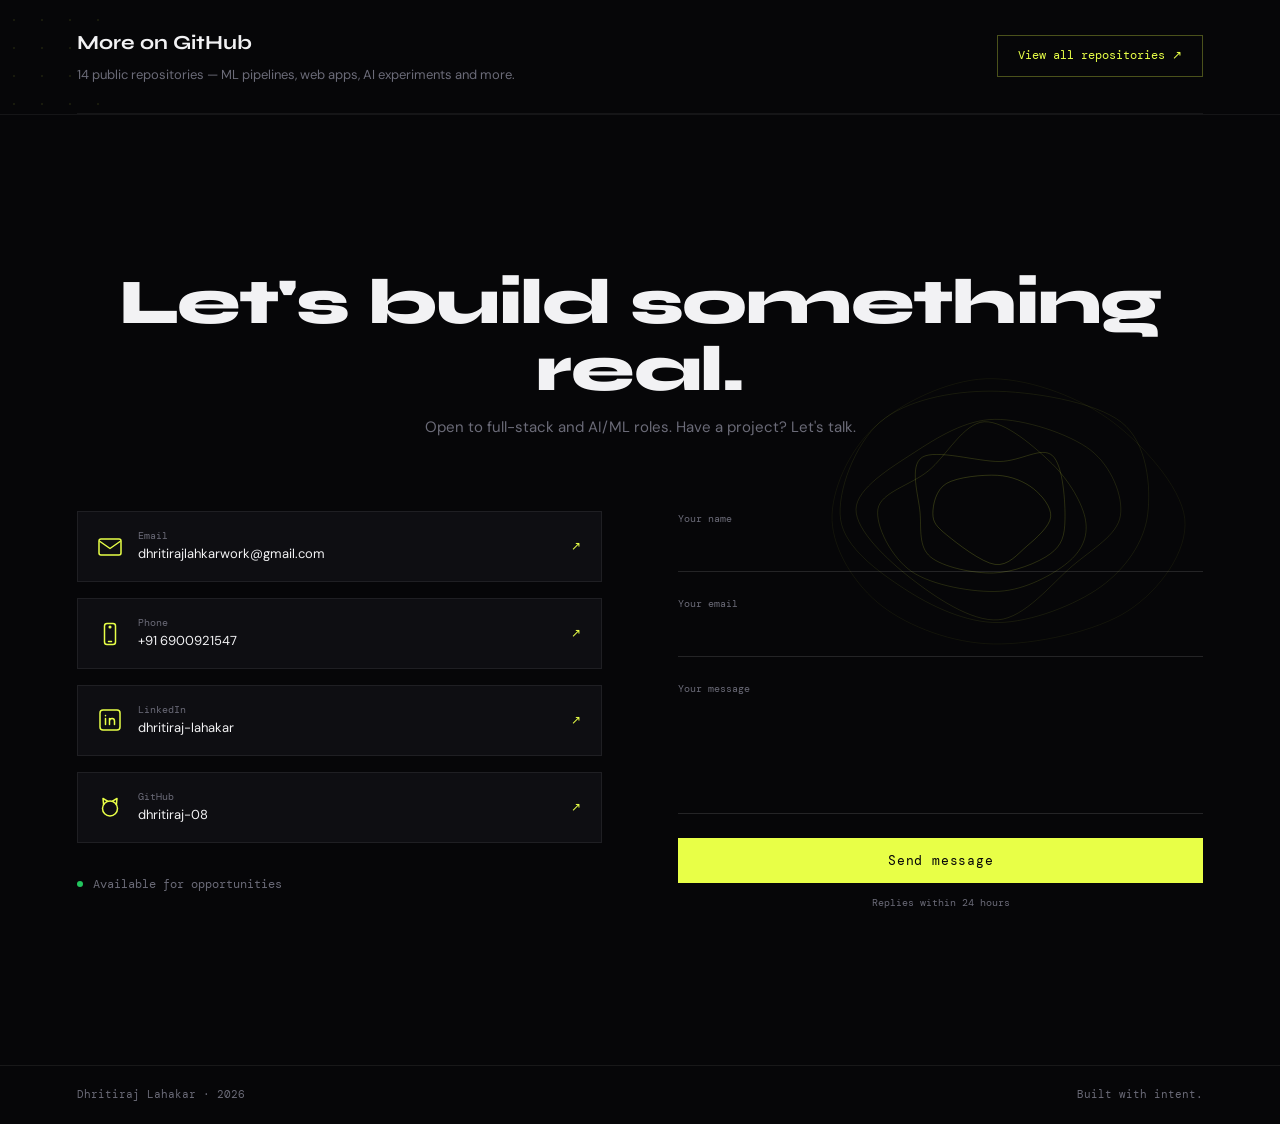
==== commit 8aa64164: "pdf.js resume renderer, about photo blend fix" ====
--- a/main/templates/main/index.html
+++ b/main/templates/main/index.html
@@ -81,8 +81,8 @@
 #cube { position: absolute; inset: 0; width: 100%; height: 100%; display: block; pointer-events: none; z-index: 0; }
 .about .bio { position: relative; z-index: 1; padding: 40px; font-size: 15px; line-height: 1.75; color: var(--text); }
 .about .bio p + p { margin-top: 1.3em; }
-.about-r { position: relative; }
-.about-r img { display: block; width: 100%; height: 380px; object-fit: cover; object-position: center 20%; filter: grayscale(30%) contrast(1.05) brightness(0.75); border-left: 2px solid rgba(232,255,71,0.25); }
+.about-r { position: relative; background: #1a1a0a; }
+.about-r img { display: block; width: 100%; height: 380px; object-fit: cover; object-position: center 20%; mix-blend-mode: luminosity; filter: grayscale(100%) contrast(1.2) brightness(0.6); border-left: 2px solid rgba(232,255,71,0.25); }
 .about-r::before { content: ""; position: absolute; inset: 0; z-index: 1; pointer-events: none; background: linear-gradient(to right, rgba(6,6,8,0.85) 0%, rgba(6,6,8,0.3) 25%, transparent 50%); }
 .about-r::after { content: ""; position: absolute; inset: 0; z-index: 1; pointer-events: none; background: linear-gradient(to bottom, rgba(6,6,8,0.5) 0%, transparent 25%), linear-gradient(to top, rgba(6,6,8,0.7) 0%, transparent 50%); }
 .about-r .tag { position: absolute; z-index: 2; left: 20px; bottom: 20px; font-family: var(--mono); }
@@ -134,8 +134,8 @@
 .rlinks .dl:hover { letter-spacing: 0.06em; }
 .rlinks .vw { color: var(--muted); transition: color 150ms; }
 .rlinks .vw:hover { color: var(--text); }
-#resume iframe { display: block; width: 100%; height: 80vh; min-height: 600px; max-height: 900px; margin-top: 40px; border: 1px solid rgba(232,255,71,0.2); border-radius: 0; background: #111; transition: border-color 200ms ease; }
-#resume iframe:hover { border-color: rgba(232,255,71,0.45); }
+#resume .rcanvas { margin-top: 40px; }
+#resume canvas { display: block; width: 100%; height: auto; background: #ffffff; border: 1px solid rgba(232,255,71,0.2); cursor: pointer; }
 .doc-cap { margin-top: 10px; font-family: var(--mono); font-size: 10px; color: var(--muted); }
 
 /* PROJECTS */
@@ -224,7 +224,6 @@
   .row .go { grid-column: 2; text-align: left; opacity: 1; padding-top: 0; }
       .rhead { flex-direction: column; align-items: flex-start; gap: 20px; }
   .rlinks { flex-direction: column; align-items: flex-start; gap: 12px; }
-  #resume iframe { height: 70vh; min-height: 500px; }
   .ghmore { flex-direction: column; align-items: flex-start; }
   .ccols { display: block; }
   .cform { margin-top: 48px; }
@@ -334,7 +333,7 @@
       <a class="vw" href="/static/resume.pdf" target="_blank" rel="noopener">Open in new tab ↗</a>
     </div>
   </div>
-  <iframe src="/static/resume.pdf" title="Résumé PDF"></iframe>
+  <div class="rcanvas"><canvas id="resume-canvas" aria-label="Résumé preview — click to open the PDF"></canvas></div>
   <div class="doc-cap">Last updated · Sep 2026</div>
 </section>
 
@@ -393,6 +392,7 @@
 <footer><span>Dhritiraj Lahakar · 2026</span><span>Built with intent.</span></footer>
 
 <script src="https://cdnjs.cloudflare.com/ajax/libs/three.js/r128/three.min.js"></script>
+<script src="https://cdnjs.cloudflare.com/ajax/libs/pdf.js/3.11.174/pdf.min.js"></script>
 <script>
 (() => {
   const esc = s => String(s).replace(/[&<>"']/g, c => ({ '&': '&amp;', '<': '&lt;', '>': '&gt;', '"': '&quot;', "'": '&#39;' }[c]));
@@ -726,6 +726,38 @@
 
   watchNums(feat);
 
+  // ---------- resume: PDF.js renderer ----------
+  if (window.pdfjsLib) pdfjsLib.GlobalWorkerOptions.workerSrc = 'https://cdnjs.cloudflare.com/ajax/libs/pdf.js/3.11.174/pdf.worker.min.js';
+  let resumeTask = null;
+  async function renderResume() {
+    if (!window.pdfjsLib) return;
+    try {
+      const pdf = await pdfjsLib.getDocument('/static/resume.pdf').promise;
+      const page = await pdf.getPage(1);
+      const canvas = document.getElementById('resume-canvas');
+      const container = canvas.parentElement;
+      const containerWidth = container.clientWidth;
+      const viewport = page.getViewport({ scale: 1 });
+      const scale = containerWidth / viewport.width;
+      const dpr = Math.min(devicePixelRatio || 1, 2);
+      const scaledViewport = page.getViewport({ scale: scale * dpr });
+      if (resumeTask) resumeTask.cancel();
+      canvas.width = scaledViewport.width;
+      canvas.height = scaledViewport.height;
+      canvas.style.width = '100%';
+      canvas.style.height = 'auto';
+      resumeTask = page.render({ canvasContext: canvas.getContext('2d'), viewport: scaledViewport });
+      await resumeTask.promise;
+      canvas.onclick = () => window.open('/static/resume.pdf', '_blank');
+    } catch (e) {
+      if (e && e.name === 'RenderingCancelledException') return;
+      console.error('PDF render error:', e);
+    }
+  }
+  renderResume();
+  let resumeTimer = 0;
+  addEventListener('resize', () => { clearTimeout(resumeTimer); resumeTimer = setTimeout(renderResume, 300); });
+
   window.sendContactMessage = function sendContactMessage() {
     const name = document.getElementById('cf-name').value.trim();
     const email = document.getElementById('cf-email').value.trim();
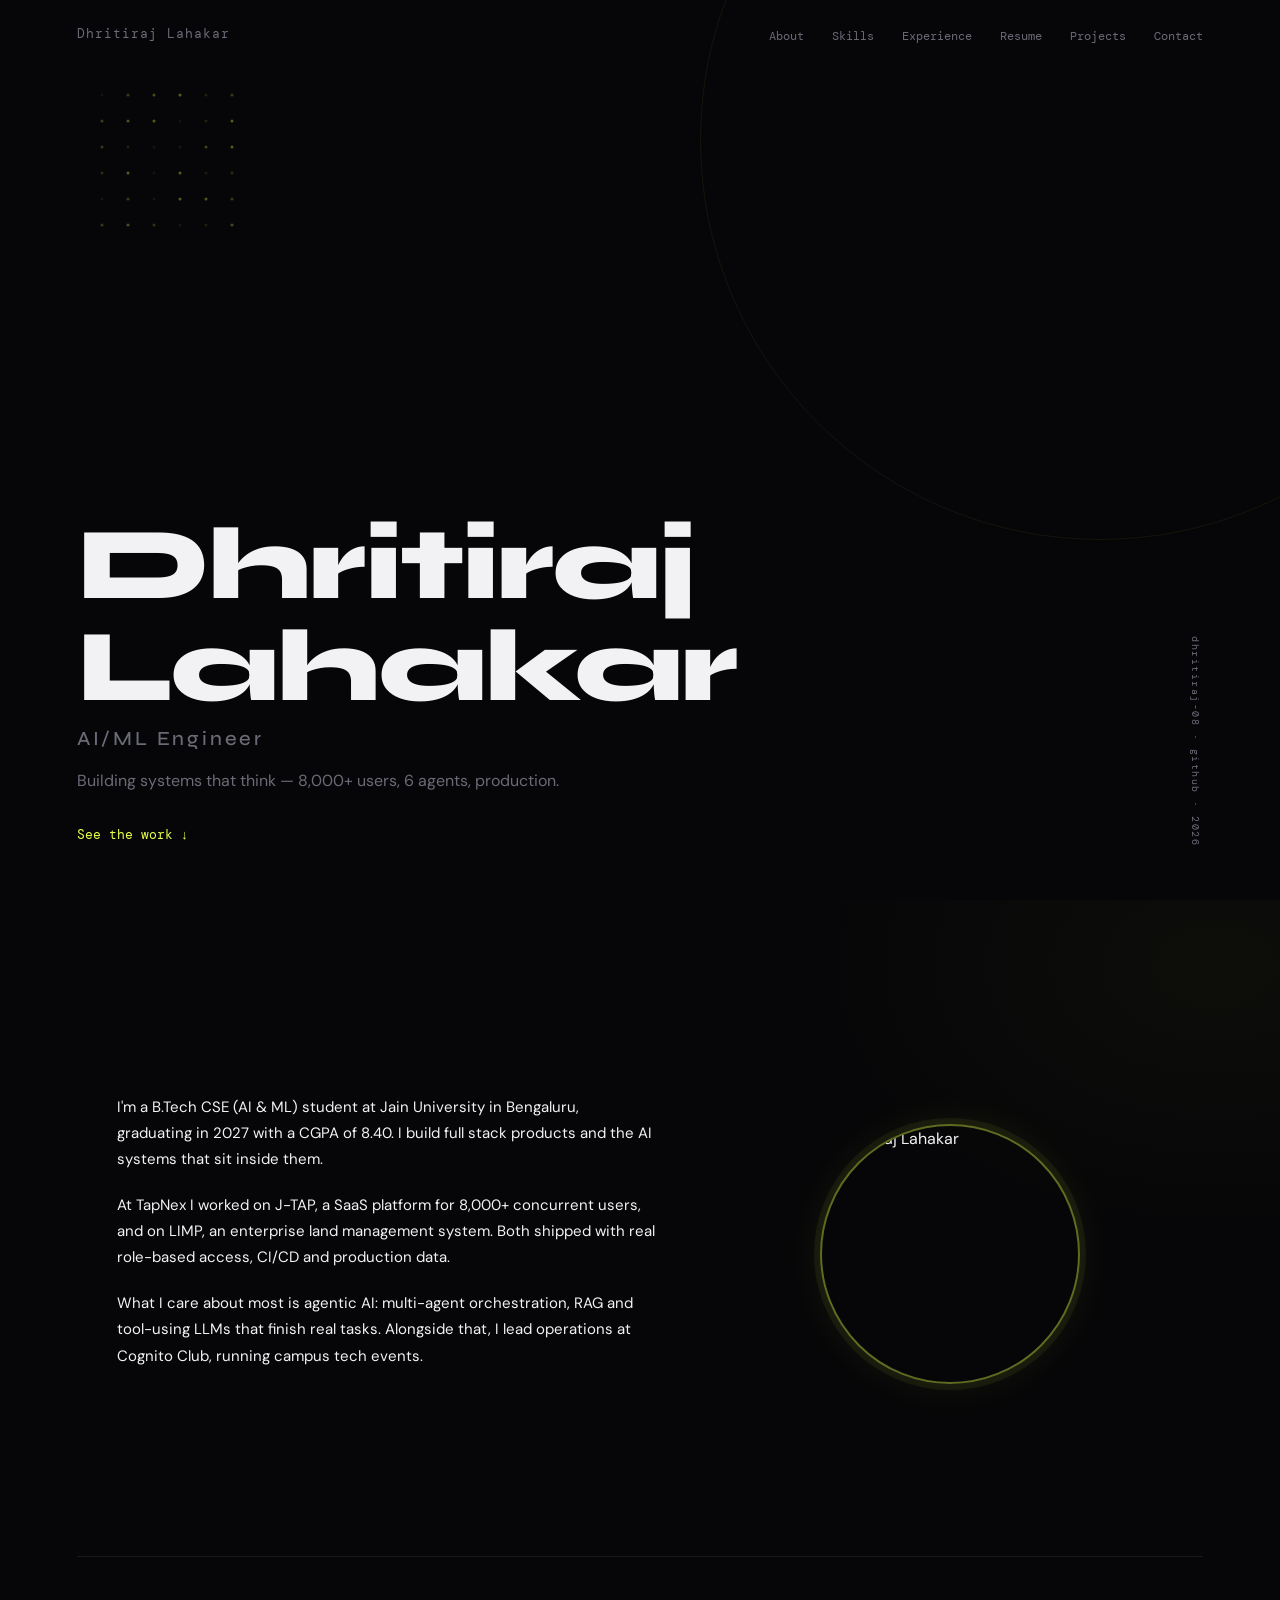
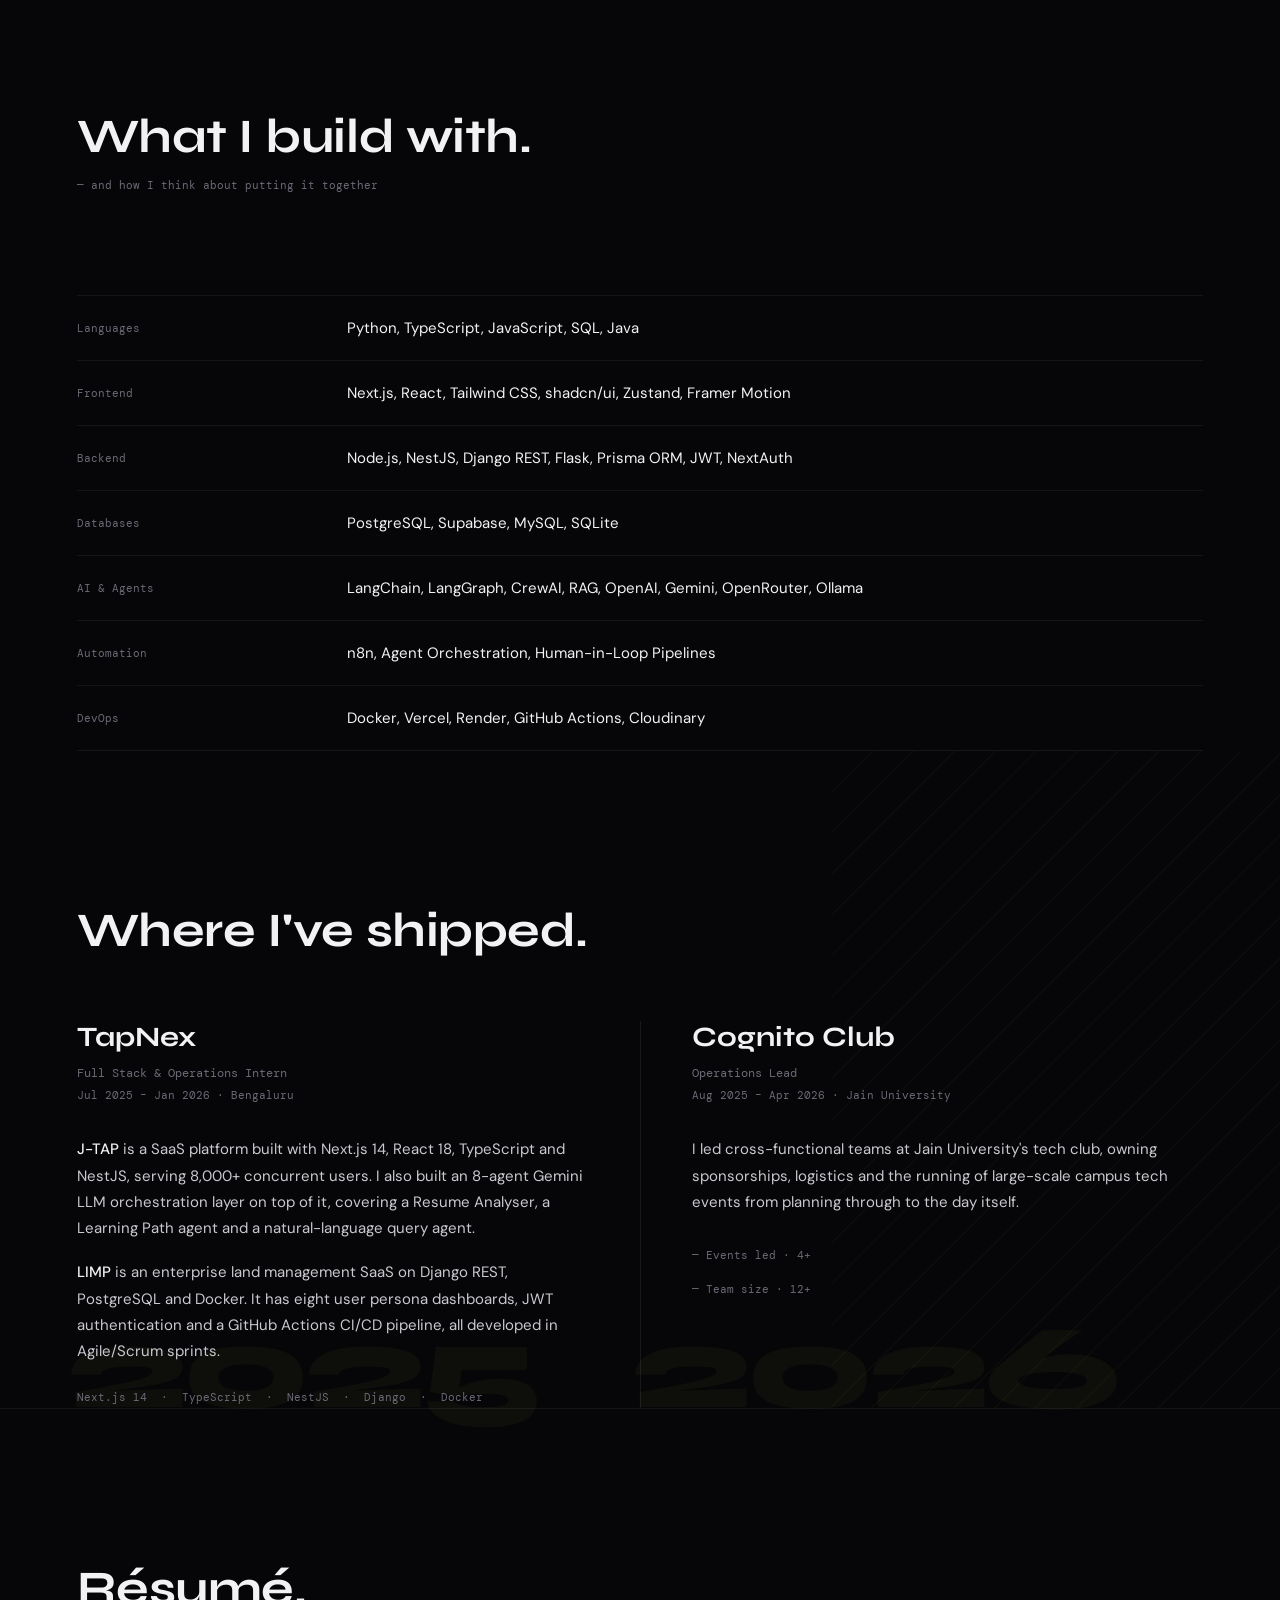
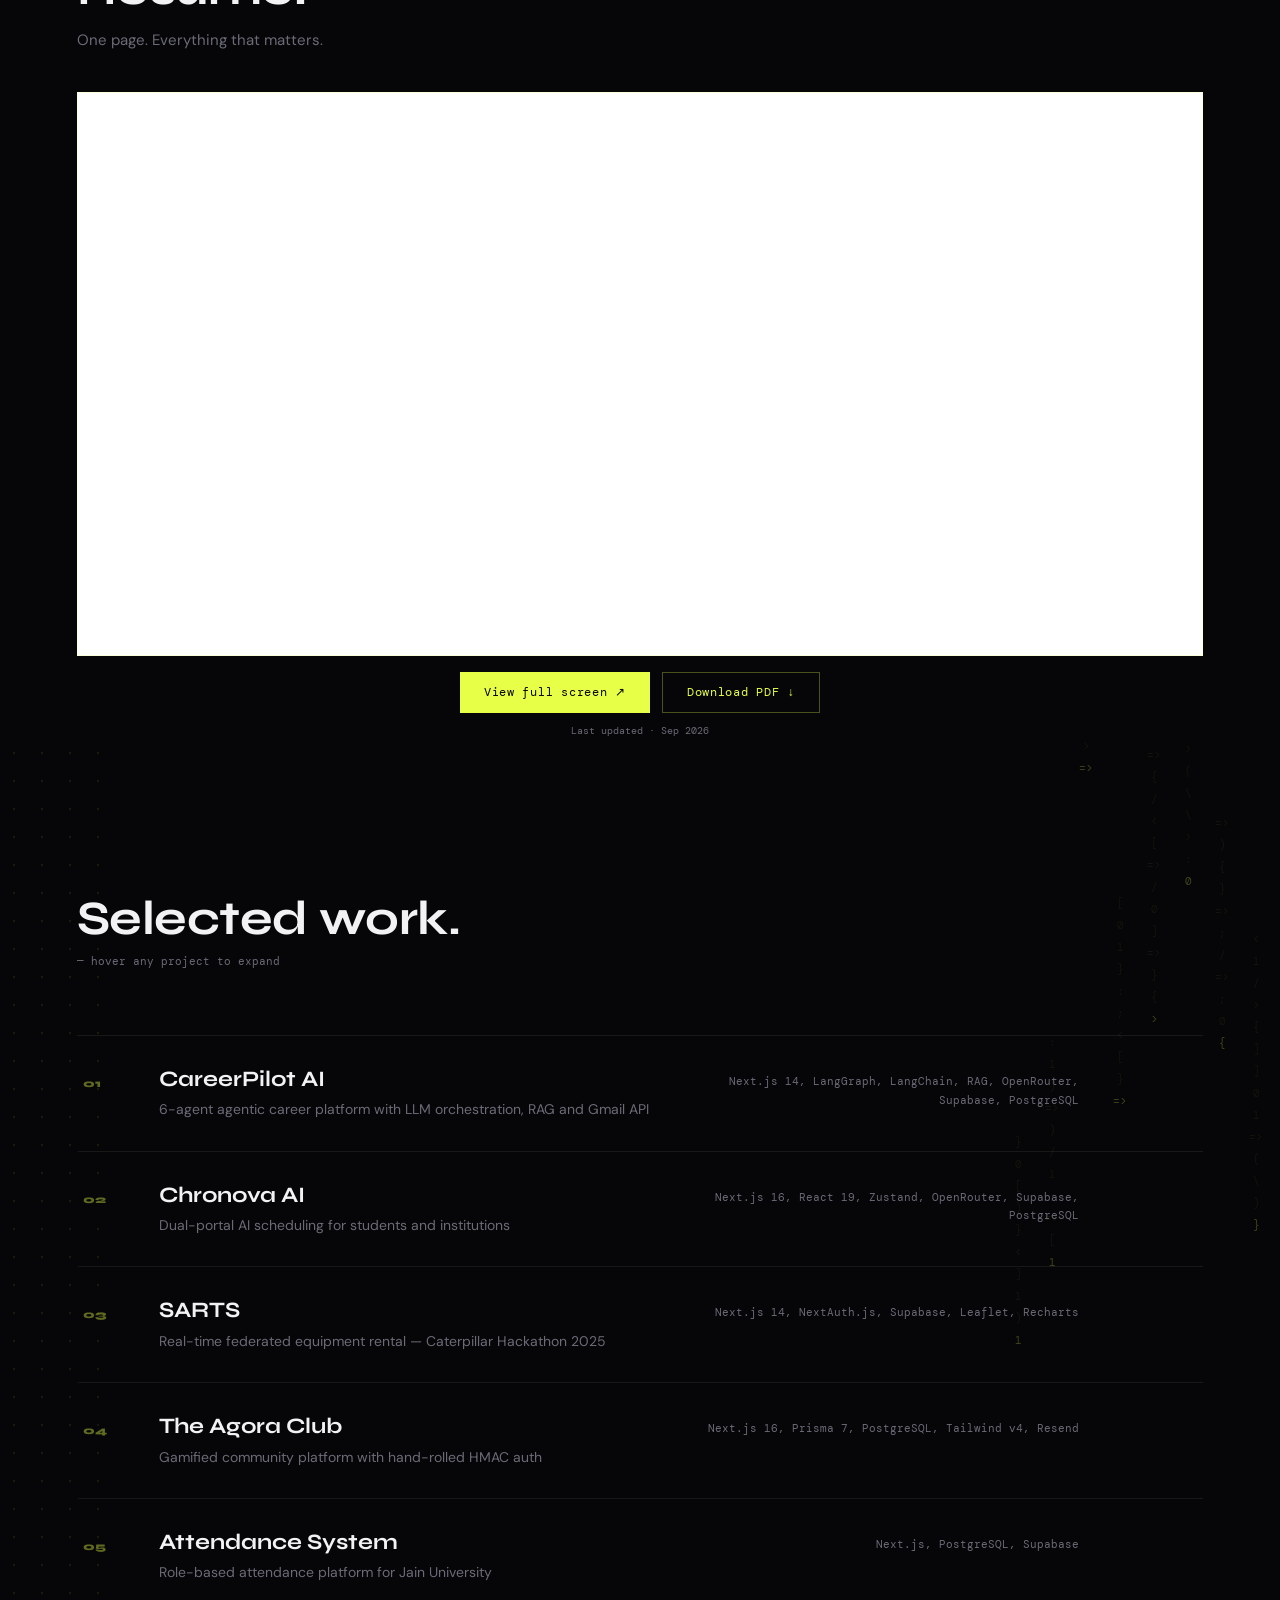
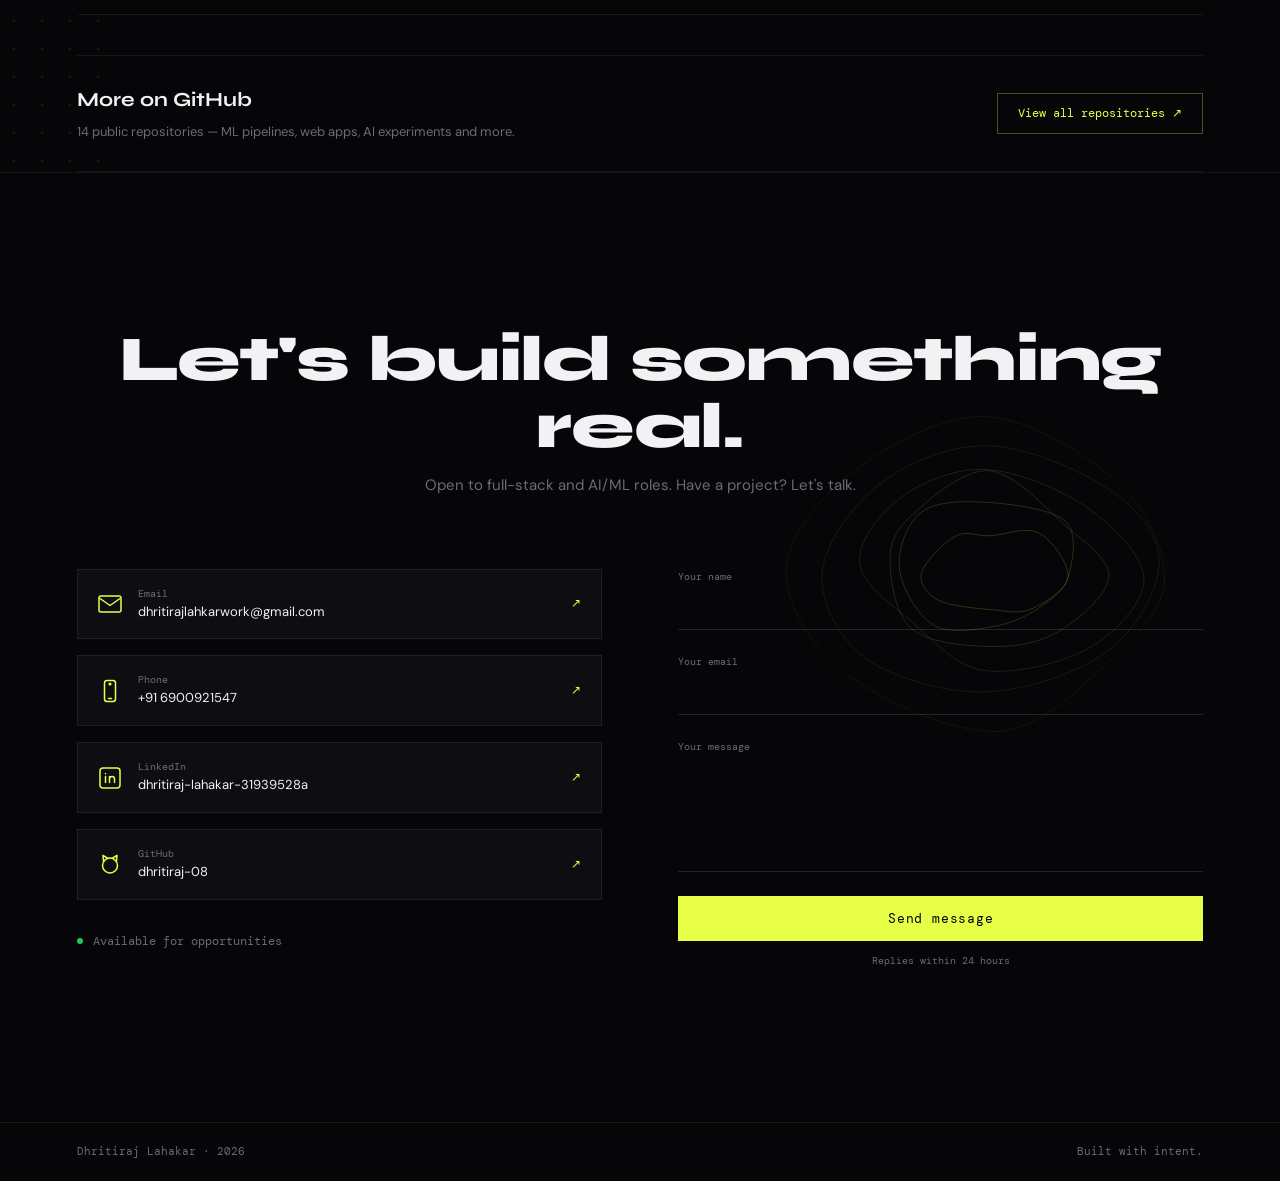
==== commit 08de9da2: "add emailjs template and public key" ====
--- a/main/templates/main/index.html
+++ b/main/templates/main/index.html
@@ -9,6 +9,10 @@
 <link rel="preconnect" href="https://fonts.googleapis.com" />
 <link rel="preconnect" href="https://fonts.gstatic.com" crossorigin />
 <link href="https://fonts.googleapis.com/css2?family=DM+Mono&family=DM+Sans:wght@400;500&family=Syne:wght@500;700;800&display=swap" rel="stylesheet" />
+<script src="https://cdn.jsdelivr.net/npm/@emailjs/browser@4/dist/email.min.js"></script>
+<script>
+  emailjs.init('-Shq1_OWMYMQ-v0TA');
+</script>
 <style>
 :root {
   --bg: #060608;
@@ -81,13 +85,10 @@
 #cube { position: absolute; inset: 0; width: 100%; height: 100%; display: block; pointer-events: none; z-index: 0; }
 .about .bio { position: relative; z-index: 1; padding: 40px; font-size: 15px; line-height: 1.75; color: var(--text); }
 .about .bio p + p { margin-top: 1.3em; }
-.about-r { position: relative; background: #1a1a0a; }
-.about-r img { display: block; width: 100%; height: 380px; object-fit: cover; object-position: center 20%; mix-blend-mode: luminosity; filter: grayscale(100%) contrast(1.2) brightness(0.6); border-left: 2px solid rgba(232,255,71,0.25); }
-.about-r::before { content: ""; position: absolute; inset: 0; z-index: 1; pointer-events: none; background: linear-gradient(to right, rgba(6,6,8,0.85) 0%, rgba(6,6,8,0.3) 25%, transparent 50%); }
-.about-r::after { content: ""; position: absolute; inset: 0; z-index: 1; pointer-events: none; background: linear-gradient(to bottom, rgba(6,6,8,0.5) 0%, transparent 25%), linear-gradient(to top, rgba(6,6,8,0.7) 0%, transparent 50%); }
-.about-r .tag { position: absolute; z-index: 2; left: 20px; bottom: 20px; font-family: var(--mono); }
-.about-r .tag b { display: block; font-weight: 400; font-size: 12px; letter-spacing: 0.1em; color: var(--text); }
-.about-r .tag span { display: block; margin-top: 2px; font-size: 10px; color: var(--muted); }
+.about-r { align-self: stretch; display: flex; align-items: center; justify-content: center; }
+.photo { position: relative; flex-shrink: 0; width: 260px; height: 260px; margin: auto; border-radius: 50%; overflow: hidden; background: transparent; border: 2px solid rgba(232,255,71,0.4); box-shadow: 0 0 0 6px rgba(232,255,71,0.06), 0 0 40px rgba(232,255,71,0.08); transition: border-color 300ms ease, box-shadow 300ms ease; }
+.photo:hover { border-color: #E8FF47; box-shadow: 0 0 0 8px rgba(232,255,71,0.08), 0 0 60px rgba(232,255,71,0.15); }
+.photo img { display: block; width: 100%; height: 100%; object-fit: cover; object-position: center 15%; filter: none; mix-blend-mode: normal; }
 .about-end { margin-top: clamp(60px, 8vw, 110px); }
 
 /* SKILLS */
@@ -129,14 +130,15 @@
 #resume { border-top: 1px solid rgba(255,255,255,0.06); padding-bottom: clamp(60px, 8vw, 110px); }
 .rhead { display: flex; justify-content: space-between; align-items: flex-end; gap: 24px; }
 .rhead .sub { margin-top: 12px; font-size: 15px; color: var(--muted); }
-.rlinks { display: flex; align-items: baseline; gap: 28px; font-family: var(--mono); font-size: 13px; }
-.rlinks .dl { color: var(--accent); letter-spacing: 0; transition: letter-spacing 200ms ease; }
-.rlinks .dl:hover { letter-spacing: 0.06em; }
-.rlinks .vw { color: var(--muted); transition: color 150ms; }
-.rlinks .vw:hover { color: var(--text); }
-#resume .rcanvas { margin-top: 40px; }
-#resume canvas { display: block; width: 100%; height: auto; background: #ffffff; border: 1px solid rgba(232,255,71,0.2); cursor: pointer; }
-.doc-cap { margin-top: 10px; font-family: var(--mono); font-size: 10px; color: var(--muted); }
+#resume .rcanvas { margin-top: 40px; max-height: 70vh; overflow: hidden; cursor: pointer; }
+#resume canvas { display: block; width: 100%; height: auto; margin: 0 auto; background: #ffffff; border: 1px solid rgba(232,255,71,0.2); }
+.rbtns { display: flex; gap: 12px; justify-content: center; flex-wrap: wrap; margin-top: 16px; }
+.rbtns button, .rbtns a { padding: 10px 24px; font-family: var(--mono); font-size: 12px; letter-spacing: 0.06em; cursor: pointer; transition: background 150ms, border-color 150ms; }
+.rbtns button { background: #E8FF47; color: #060608; border: none; }
+.rbtns button:hover { background: #F5FF6B; }
+.rbtns a { background: transparent; border: 1px solid rgba(232,255,71,0.3); color: #E8FF47; }
+.rbtns a:hover { border-color: #E8FF47; background: rgba(232,255,71,0.05); }
+.doc-cap { text-align: center; margin-top: 10px; font-family: var(--mono); font-size: 10px; color: var(--muted); }
 
 /* PROJECTS */
 #projects { position: relative; }
@@ -212,7 +214,6 @@
   .vert { display: none; }
   .about { grid-template-columns: 1fr; }
   .about-r { order: -1; }
-  .about-r img { height: 280px; }
   .about .bio { padding: 32px 22px; }
     th { width: 34%; padding-right: 10px; }
   td { font-size: 14px; }
@@ -223,8 +224,7 @@
   .row .tech { grid-column: 2; text-align: left; padding-top: 0; }
   .row .go { grid-column: 2; text-align: left; opacity: 1; padding-top: 0; }
       .rhead { flex-direction: column; align-items: flex-start; gap: 20px; }
-  .rlinks { flex-direction: column; align-items: flex-start; gap: 12px; }
-  .ghmore { flex-direction: column; align-items: flex-start; }
+    .ghmore { flex-direction: column; align-items: flex-start; }
   .ccols { display: block; }
   .cform { margin-top: 48px; }
   footer { flex-direction: column; }
@@ -272,8 +272,7 @@
       </div>
     </div>
     <div class="about-r">
-      <img src="/static/img/profile.jpg" alt="Dhritiraj Lahakar" width="600" height="460" />
-      <div class="tag"><b>Dhritiraj Lahakar</b><span>Bengaluru · 2026</span></div>
+      <div class="photo"><img src="/static/img/profile.jpg" alt="Dhritiraj Lahakar" width="260" height="260" /></div>
     </div>
   </div>
   <div class="hair about-end"></div>
@@ -328,12 +327,12 @@
     <!-- Place resume PDF at:
          C:\Dhritiraj Portfolio Website\staticfiles\resume.pdf
          and main\static\resume.pdf -->
-    <div class="rlinks">
-      <a class="dl" href="/static/resume.pdf" download>Download PDF ↓</a>
-      <a class="vw" href="/static/resume.pdf" target="_blank" rel="noopener">Open in new tab ↗</a>
-    </div>
   </div>
-  <div class="rcanvas"><canvas id="resume-canvas" aria-label="Résumé preview — click to open the PDF"></canvas></div>
+  <div class="rcanvas"><canvas id="resume-canvas" aria-label="Résumé preview"></canvas></div>
+  <div class="rbtns">
+    <button type="button" onclick="window.open('/static/resume.pdf', '_blank')">View full screen ↗</button>
+    <a href="/static/resume.pdf" download>Download PDF ↓</a>
+  </div>
   <div class="doc-cap">Last updated · Sep 2026</div>
 </section>
 
@@ -368,9 +367,9 @@
           <svg viewBox="0 0 24 24" aria-hidden="true"><rect x="6.5" y="1.5" width="11" height="21" rx="2.5"/><circle cx="12" cy="5" r="0.8"/><path d="M10.5 19.5h3"/></svg>
           <div class="t"><small>Phone</small><span>+91 6900921547</span></div><span class="arr">↗</span>
         </a>
-        <a class="card" href="https://linkedin.com/in/dhritiraj-lahakar" target="_blank" rel="noopener">
+        <a class="card" href="https://www.linkedin.com/in/dhritiraj-lahakar-31939528a/" target="_blank" rel="noopener">
           <svg viewBox="0 0 24 24" aria-hidden="true"><rect x="2" y="2" width="20" height="20" rx="3"/><path d="M7.5 10.5v6M7.5 7.6v.1M11.5 16.5v-6M11.5 13c0-1.6 1.2-2.5 2.6-2.5s2.4.9 2.4 2.6v3.4"/></svg>
-          <div class="t"><small>LinkedIn</small><span>dhritiraj-lahakar</span></div><span class="arr">↗</span>
+          <div class="t"><small>LinkedIn</small><span>dhritiraj-lahakar-31939528a</span></div><span class="arr">↗</span>
         </a>
         <a class="card" href="https://github.com/dhritiraj-08" target="_blank" rel="noopener">
           <svg viewBox="0 0 24 24" aria-hidden="true"><circle cx="12" cy="13.5" r="7.5"/><path d="M5.6 9.6 5 3.5l4.6 2.6M18.4 9.6 19 3.5l-4.6 2.6"/></svg>
@@ -738,17 +737,19 @@
       const container = canvas.parentElement;
       const containerWidth = container.clientWidth;
       const viewport = page.getViewport({ scale: 1 });
-      const scale = containerWidth / viewport.width;
+      const maxHeight = window.innerHeight * 0.68;
+      const scaleByWidth = containerWidth / viewport.width;
+      const scaleByHeight = maxHeight / viewport.height;
+      const scale = Math.min(scaleByWidth, scaleByHeight);
       const dpr = Math.min(devicePixelRatio || 1, 2);
       const scaledViewport = page.getViewport({ scale: scale * dpr });
       if (resumeTask) resumeTask.cancel();
       canvas.width = scaledViewport.width;
       canvas.height = scaledViewport.height;
-      canvas.style.width = '100%';
+      canvas.style.width = (viewport.width * scale) + 'px';
       canvas.style.height = 'auto';
       resumeTask = page.render({ canvasContext: canvas.getContext('2d'), viewport: scaledViewport });
       await resumeTask.promise;
-      canvas.onclick = () => window.open('/static/resume.pdf', '_blank');
     } catch (e) {
       if (e && e.name === 'RenderingCancelledException') return;
       console.error('PDF render error:', e);
@@ -758,24 +759,54 @@
   let resumeTimer = 0;
   addEventListener('resize', () => { clearTimeout(resumeTimer); resumeTimer = setTimeout(renderResume, 300); });
 
-  window.sendContactMessage = function sendContactMessage() {
+  window.sendContactMessage = async function sendContactMessage() {
     const name = document.getElementById('cf-name').value.trim();
     const email = document.getElementById('cf-email').value.trim();
     const message = document.getElementById('cf-message').value.trim();
 
     if (!name || !email || !message) {
-      alert('Please fill in all fields.');
+      showFormStatus('Please fill in all fields.', 'error');
       return;
     }
 
-    const subject = encodeURIComponent('Portfolio Contact from ' + name);
-    const body = encodeURIComponent(
-      'From: ' + name + '\nEmail: ' + email + '\n\n' + message
-    );
-
-    window.location.href =
-      'mailto:dhritirajlahkarwork@gmail.com?subject=' + subject + '&body=' + body;
+    const btn = document.getElementById('cf-submit');
+    btn.textContent = 'Sending...';
+    btn.disabled = true;
+
+    try {
+      await emailjs.send(
+        'service_l334x4u',
+        'template_54a96nh',
+        {
+          from_name: name,
+          from_email: email,
+          message: message,
+          to_email: 'dhritirajlahkarwork@gmail.com'
+        }
+      );
+      showFormStatus('Message sent! I will reply within 24 hours.', 'success');
+      document.getElementById('cf-name').value = '';
+      document.getElementById('cf-email').value = '';
+      document.getElementById('cf-message').value = '';
+    } catch (err) {
+      showFormStatus('Failed to send. Email me directly at dhritirajlahkarwork@gmail.com', 'error');
+    } finally {
+      btn.textContent = 'Send message';
+      btn.disabled = false;
+    }
   };
+
+  function showFormStatus(msg, type) {
+    let el = document.getElementById('form-status');
+    if (!el) {
+      el = document.createElement('p');
+      el.id = 'form-status';
+      el.style.cssText = 'margin-top:12px; font-family:DM Mono; font-size:12px; text-align:center;';
+      document.getElementById('cf-submit').after(el);
+    }
+    el.textContent = msg;
+    el.style.color = type === 'success' ? '#E8FF47' : '#ff6b6b';
+  }
 
 })();
 </script>
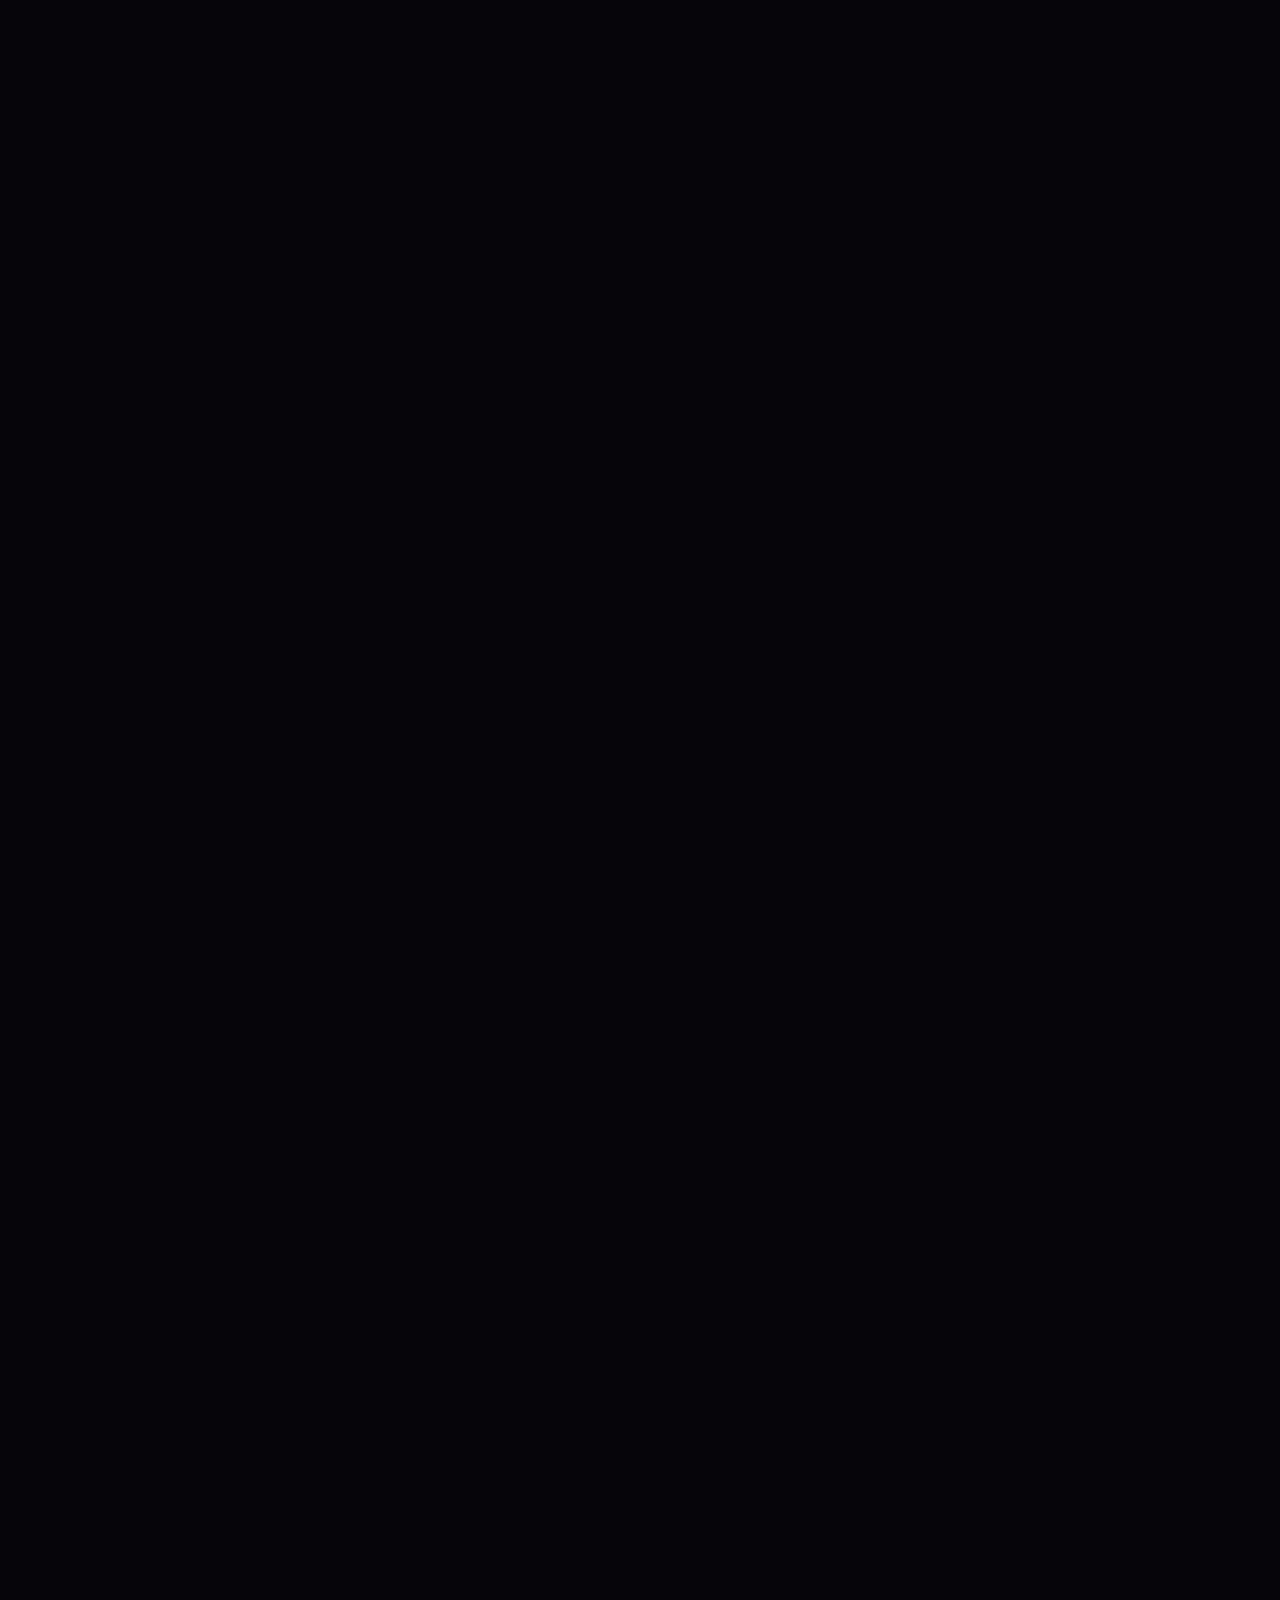
==== commit 9705aa2e: "add intro animation, magnifier, signal waves, photo hover color, bio update" ====
--- a/main/templates/main/index.html
+++ b/main/templates/main/index.html
@@ -12,6 +12,13 @@
 <script src="https://cdn.jsdelivr.net/npm/@emailjs/browser@4/dist/email.min.js"></script>
 <script>
   emailjs.init('-Shq1_OWMYMQ-v0TA');
+</script>
+<script>
+(function () {
+  var d = document.documentElement, played = false;
+  try { played = !!sessionStorage.getItem('intro_played'); } catch (e) {}
+  if (!played && !matchMedia('(prefers-reduced-motion: reduce)').matches) d.classList.add('intro');
+})();
 </script>
 <style>
 :root {
@@ -37,6 +44,38 @@
 
 header, section, footer { position: relative; z-index: 1; }
 
+/* INTRO */
+#intro { display: none; }
+html.intro, html.intro body { overflow: hidden; }
+html.intro #intro { display: flex; position: fixed; inset: 0; z-index: 9999; align-items: center; justify-content: center; background: #060608; }
+html.intro body > :not(#intro) { opacity: 0; pointer-events: none; }
+body > :not(#intro):not(script) { transition: opacity 300ms ease; }
+html.intro h1 span { animation-play-state: paused; }
+.i-line { position: absolute; left: 0; right: 0; top: 50%; height: 0; }
+.i-line b { position: absolute; left: 0; right: 0; height: 1px; background: #E8FF47; transform: scaleX(0); }
+.i-line b:nth-child(1) { top: -1px; } .i-line b:nth-child(2) { top: 0; }
+.i-content { display: flex; flex-direction: column; align-items: center; gap: 14px; text-align: center; }
+.i-row { display: flex; justify-content: center; padding-left: 0.3em; font-family: var(--head); font-weight: 800; font-size: clamp(28px, 5vw, 56px); letter-spacing: 0.3em; line-height: 1.1; color: #F2F2F4; }
+.i-row.acc { color: #E8FF47; }
+.i-l { opacity: 0; }
+.i-tag { opacity: 0; padding-left: 0.4em; font-family: var(--mono); font-size: 11px; letter-spacing: 0.4em; color: #6B6B78; }
+.i-bar { position: relative; width: 200px; height: 1px; margin-top: 14px; background: rgba(255,255,255,0.1); opacity: 0; }
+.i-bar i { position: absolute; inset: 0; background: #E8FF47; transform: scaleX(0); transform-origin: left; }
+#intro.go .i-line b:nth-child(1) { animation: iTop 900ms forwards; }
+#intro.go .i-line b:nth-child(2) { animation: iBot 900ms forwards; }
+#intro.go .i-l { animation: iFade 240ms ease forwards; animation-delay: calc(var(--d) * 1ms); }
+#intro.go .i-tag { animation: iFade 200ms ease 1200ms forwards; }
+#intro.go .i-bar { animation: iFade 1ms linear 1400ms forwards; }
+#intro.go .i-bar i { animation: iFill 600ms linear 1400ms forwards; }
+#intro.go .i-content { animation: iOut 400ms ease 2000ms forwards; }
+#intro.go { animation: iSlide 400ms ease-in 2400ms forwards; }
+@keyframes iFade { to { opacity: 1; } }
+@keyframes iFill { to { transform: scaleX(1); } }
+@keyframes iOut { to { opacity: 0; transform: scale(1.05); } }
+@keyframes iSlide { to { transform: translateY(-100%); } }
+@keyframes iTop { 0% { transform: scaleX(0); opacity: 1; animation-timing-function: cubic-bezier(0.16, 1, 0.3, 1); } 44.4% { transform: scaleX(1) translateY(0); opacity: 1; animation-timing-function: ease; } 100% { transform: scaleX(1) translateY(-3px); opacity: 0; } }
+@keyframes iBot { 0% { transform: scaleX(0); opacity: 1; animation-timing-function: cubic-bezier(0.16, 1, 0.3, 1); } 44.4% { transform: scaleX(1) translateY(0); opacity: 1; animation-timing-function: ease; } 100% { transform: scaleX(1) translateY(3px); opacity: 0; } }
+
 /* NAV */
 nav { position: fixed; top: 0; left: 0; right: 0; z-index: 50; display: flex; justify-content: space-between; align-items: center; padding: 22px var(--pad); font-family: var(--mono); border-bottom: 1px solid transparent; }
 nav.scrolled { border-bottom-color: rgba(255,255,255,0.06); }
@@ -83,12 +122,13 @@
 #about > * { position: relative; z-index: 1; }
 .about-l { position: relative; min-height: 400px; }
 #cube { position: absolute; inset: 0; width: 100%; height: 100%; display: block; pointer-events: none; z-index: 0; }
-.about .bio { position: relative; z-index: 1; padding: 40px; font-size: 15px; line-height: 1.75; color: var(--text); }
+.about .bio { position: relative; z-index: 1; padding: 40px; font-size: 17px; line-height: 1.85; color: #F2F2F4; }
 .about .bio p + p { margin-top: 1.3em; }
 .about-r { align-self: stretch; display: flex; align-items: center; justify-content: center; }
 .photo { position: relative; flex-shrink: 0; width: 260px; height: 260px; margin: auto; border-radius: 50%; overflow: hidden; background: transparent; border: 2px solid rgba(232,255,71,0.4); box-shadow: 0 0 0 6px rgba(232,255,71,0.06), 0 0 40px rgba(232,255,71,0.08); transition: border-color 300ms ease, box-shadow 300ms ease; }
 .photo:hover { border-color: #E8FF47; box-shadow: 0 0 0 8px rgba(232,255,71,0.08), 0 0 60px rgba(232,255,71,0.15); }
-.photo img { display: block; width: 100%; height: 100%; object-fit: cover; object-position: center 15%; filter: none; mix-blend-mode: normal; }
+.photo img { display: block; width: 100%; height: 100%; object-fit: cover; object-position: center 15%; filter: grayscale(85%) brightness(0.9); transition: filter 600ms ease; mix-blend-mode: normal; }
+.photo:hover img { filter: grayscale(0%) brightness(1.0); }
 .about-end { margin-top: clamp(60px, 8vw, 110px); }
 
 /* SKILLS */
@@ -130,6 +170,8 @@
 #resume { border-top: 1px solid rgba(255,255,255,0.06); padding-bottom: clamp(60px, 8vw, 110px); }
 .rhead { display: flex; justify-content: space-between; align-items: flex-end; gap: 24px; }
 .rhead .sub { margin-top: 12px; font-size: 15px; color: var(--muted); }
+#lens { display: none; position: absolute; z-index: 60; width: 120px; height: 120px; border-radius: 50%; overflow: hidden; pointer-events: none; background: rgba(255,255,255,0.95); border: 1.5px solid rgba(232,255,71,0.6); backdrop-filter: blur(0px); box-shadow: 0 4px 20px rgba(0,0,0,0.3), 0 0 0 1px rgba(232,255,71,0.2); }
+#lens canvas { display: block; width: 100%; height: 100%; clip-path: circle(50%); }
 #resume .rcanvas { margin-top: 40px; max-height: 70vh; overflow: hidden; cursor: pointer; }
 #resume canvas { display: block; width: 100%; height: auto; margin: 0 auto; background: #ffffff; border: 1px solid rgba(232,255,71,0.2); }
 .rbtns { display: flex; gap: 12px; justify-content: center; flex-wrap: wrap; margin-top: 16px; }
@@ -175,7 +217,7 @@
 
 /* CONTACT */
 #contact { position: relative; border-top: 1px solid rgba(255,255,255,0.06); }
-#contour { position: absolute; top: 0; right: 0; width: 45%; height: 100%; z-index: 0; pointer-events: none; display: block; }
+#signal { position: absolute; top: 0; right: 0; width: 45%; height: 100%; z-index: 0; pointer-events: none; display: block; }
 .ctop { text-align: center; }
 .ctop h2 { font-weight: 800; font-size: clamp(36px, 5vw, 64px); line-height: 1.05; letter-spacing: -0.02em; color: var(--text); }
 .ctop p { margin-top: 12px; font-size: 15px; color: var(--muted); }
@@ -232,6 +274,7 @@
 @media (hover: none) { .row .go { opacity: 1; } }
 @media (hover: none), (max-width: 767px) { #featured .xp { max-height: none; opacity: 1; transform: none; } }
 @media (prefers-reduced-motion: reduce) {
+  #intro { display: none !important; }
   html { scroll-behavior: auto; }
   h1 span, .rv, tr, th, .avail i { animation: none; transition: none; opacity: 1; transform: none; }
   tr:hover { background-size: 0% 1px; }
@@ -239,6 +282,31 @@
 </style>
 </head>
 <body>
+<div id="intro" aria-hidden="true">
+  <div class="i-line"><b></b><b></b></div>
+  <div class="i-content">
+    <div class="i-row"><span class="i-l" style="--d:400">D</span><span class="i-l" style="--d:440">H</span><span class="i-l" style="--d:480">R</span><span class="i-l" style="--d:520">I</span><span class="i-l" style="--d:560">T</span><span class="i-l" style="--d:600">I</span><span class="i-l" style="--d:640">R</span><span class="i-l" style="--d:680">A</span><span class="i-l" style="--d:720">J</span></div>
+    <div class="i-row acc"><span class="i-l" style="--d:900">L</span><span class="i-l" style="--d:940">A</span><span class="i-l" style="--d:980">H</span><span class="i-l" style="--d:1020">A</span><span class="i-l" style="--d:1060">K</span><span class="i-l" style="--d:1100">A</span><span class="i-l" style="--d:1140">R</span></div>
+    <div class="i-tag">AI/ML ENGINEER</div>
+    <div class="i-bar"><i></i></div>
+  </div>
+</div>
+<script>
+(function () {
+  var el = document.getElementById("intro"), d = document.documentElement, started = false;
+  if (!d.classList.contains("intro")) return;
+  function finish() {
+    d.classList.remove("intro");
+    try { sessionStorage.setItem("intro_played", "1"); } catch (e) {}
+  }
+  function start() {
+    if (started) return; started = true;
+    el.classList.add("go");
+    setTimeout(finish, 2800);
+  }
+  if (document.fonts && document.fonts.ready) { document.fonts.ready.then(start); setTimeout(start, 600); } else start();
+})();
+</script>
 
 <nav id="nav">
   <span class="who">Dhritiraj Lahakar</span>
@@ -266,9 +334,9 @@
     <div class="about-l">
       <canvas id="cube" aria-hidden="true"></canvas>
       <div class="bio">
-        <p>I'm a B.Tech CSE (AI &amp; ML) student at Jain University in Bengaluru, graduating in 2027 with a CGPA of 8.40. I build full stack products and the AI systems that sit inside them.</p>
-        <p>At TapNex I worked on J-TAP, a SaaS platform for 8,000+ concurrent users, and on LIMP, an enterprise land management system. Both shipped with real role-based access, CI/CD and production data.</p>
-        <p>What I care about most is agentic AI: multi-agent orchestration, RAG and tool-using LLMs that finish real tasks. Alongside that, I lead operations at Cognito Club, running campus tech events.</p>
+        <p>B.Tech CSE (AI &amp; ML) at Jain University, Bengaluru. CGPA 8.40. I ship full-stack products and the AI systems inside them.</p>
+        <p>At TapNex, I built J-TAP — a SaaS serving 8,000+ concurrent users — and LIMP, an enterprise land management platform. Both in production with CI/CD and real users.</p>
+        <p>I'm most interested in agentic AI: LangGraph pipelines, RAG systems and LLMs that take action. I also lead operations at Cognito Club.</p>
       </div>
     </div>
     <div class="about-r">
@@ -351,7 +419,7 @@
 </section>
 
 <section id="contact" class="reveal">
-  <canvas id="contour" aria-hidden="true"></canvas>
+  <canvas id="signal" aria-hidden="true"></canvas>
   <div class="ctop">
     <h2>Let's build something real.</h2>
     <p>Open to full-stack and AI/ML roles. Have a project? Let's talk.</p>
@@ -525,17 +593,17 @@
 
     // outer cube: lit surface + wireframe overlay, rotating together
     const outer = new THREE.Group(), g1 = new THREE.BoxGeometry(2.2, 2.2, 2.2);
-    outer.add(new THREE.Mesh(g1, new THREE.MeshPhongMaterial({ color: 0x000000, emissive: 0x1a1a00, wireframe: false })));
-    outer.add(new THREE.Mesh(g1, new THREE.MeshBasicMaterial({ color: 0xE8FF47, wireframe: true, transparent: true, opacity: 0.18 })));
+    outer.add(new THREE.Mesh(g1, new THREE.MeshPhongMaterial({ color: 0x000000, emissive: 0x1a1a00, wireframe: false, transparent: true, opacity: 0.5 })));
+    outer.add(new THREE.Mesh(g1, new THREE.MeshBasicMaterial({ color: 0xE8FF47, wireframe: true, transparent: true, opacity: 0.09 })));
     scene.add(outer);
 
     // inner cube, counter-rotating
-    const inner = new THREE.Mesh(new THREE.BoxGeometry(1.2, 1.2, 1.2), new THREE.MeshBasicMaterial({ color: 0xE8FF47, wireframe: true, transparent: true, opacity: 0.10 }));
+    const inner = new THREE.Mesh(new THREE.BoxGeometry(1.2, 1.2, 1.2), new THREE.MeshBasicMaterial({ color: 0xE8FF47, wireframe: true, transparent: true, opacity: 0.05 }));
     scene.add(inner);
 
     // orbiting spheres, each with three fading ghost copies behind it
-    const R = 2.8, orbs = [], og = new THREE.SphereGeometry(0.15, 8, 8), om = new THREE.MeshBasicMaterial({ color: 0xE8FF47, transparent: true, opacity: 0.25 });
-    const ghostMats = [0.10, 0.06, 0.03].map(o => new THREE.MeshBasicMaterial({ color: 0xE8FF47, transparent: true, opacity: o }));
+    const R = 2.8, orbs = [], og = new THREE.SphereGeometry(0.15, 8, 8), om = new THREE.MeshBasicMaterial({ color: 0xE8FF47, transparent: true, opacity: 0.125 });
+    const ghostMats = [0.05, 0.03, 0.015].map(o => new THREE.MeshBasicMaterial({ color: 0xE8FF47, transparent: true, opacity: o }));
     for (let i = 0; i < 3; i++) {
       const m = new THREE.Mesh(og, om); scene.add(m);
       const ghosts = ghostMats.map(gm => { const gh = new THREE.Mesh(og, gm); scene.add(gh); return gh; });
@@ -543,7 +611,7 @@
     }
 
     // particles
-    const N = 60, B = 4.0, pg = new THREE.SphereGeometry(0.04, 6, 6), pmat = new THREE.MeshBasicMaterial({ color: 0xE8FF47, transparent: true, opacity: 0.15 }), parts = [];
+    const N = 60, B = 4.0, pg = new THREE.SphereGeometry(0.04, 6, 6), pmat = new THREE.MeshBasicMaterial({ color: 0xE8FF47, transparent: true, opacity: 0.075 }), parts = [];
     for (let i = 0; i < N; i++) {
       const m = new THREE.Mesh(pg, pmat);
       let v; do { v = new THREE.Vector3((Math.random() * 2 - 1) * B, (Math.random() * 2 - 1) * B, (Math.random() * 2 - 1) * B); } while (v.length() > B);
@@ -661,32 +729,41 @@
     animate(cv, draw);
   })();
 
-  // ---------- contact: morphing contour lines ----------
-  (function contours() {
-    const cv = document.getElementById('contour'), sec = document.getElementById('contact');
-    const L = 6, P = 8;
-    const layers = Array.from({ length: L }, (_, i) => ({
-      r: 60 + i * 24, speed: 0.3 + Math.random() * 0.5,
-      pts: Array.from({ length: P }, (_, k) => ({ a: k / P * 6.2832, f: 0.85 + Math.random() * 0.3, ph: Math.random() * 6.2832 })),
-      alpha: 0.18 - (0.12 * i) / (L - 1)
-    }));
+  // ---------- contact: signal monitor ----------
+  (function signal() {
+    const cv = document.getElementById('signal'), sec = document.getElementById('contact');
+    const TAU = 6.2832, PL = 40;
+    const rnd = (a, b) => a + Math.random() * (b - a);
+    const waves = [
+      { y: 0.3, amp: rnd(20, 35), k: TAU / 220, ph: 0.4, speed: 130, off: 0.15, cyc: -1, pAmp: 0 },
+      { y: 0.5, amp: rnd(20, 35), k: TAU / 300, ph: 1.7, speed: 190, off: 0.50, cyc: -1, pAmp: 0 },
+      { y: 0.7, amp: rnd(20, 35), k: TAU / 170, ph: 3.1, speed: 260, off: 0.80, cyc: -1, pAmp: 0 }
+    ];
     let W = 0, H = 0, ctx;
     function size() { W = cv.clientWidth; H = cv.clientHeight; ctx = fit(cv, W, H); if (reduced) draw(0); }
     function draw(t) {
-      const s = t / 1000, cx = W / 2, cy = H / 2;
-      ctx.clearRect(0, 0, W, H); ctx.lineWidth = 1;
-      for (const ly of layers) {
-        const q = ly.pts.map(p => ({
-          x: cx + Math.cos(p.a) * ly.r * p.f + Math.sin(s * ly.speed + p.ph) * 8,
-          y: cy + Math.sin(p.a) * ly.r * 0.75 * p.f + Math.cos(s * ly.speed * 0.7 + p.ph) * 8
-        }));
-        ctx.strokeStyle = `rgba(232,255,71,${ly.alpha.toFixed(3)})`;
-        ctx.beginPath(); ctx.moveTo(q[0].x, q[0].y);
-        for (let i = 0; i < P; i++) {
-          const p0 = q[(i - 1 + P) % P], p1 = q[i], p2 = q[(i + 1) % P], p3 = q[(i + 2) % P];
-          ctx.bezierCurveTo(p1.x + (p2.x - p0.x) / 6, p1.y + (p2.y - p0.y) / 6, p2.x - (p3.x - p1.x) / 6, p2.y - (p3.y - p1.y) / 6, p2.x, p2.y);
+      ctx.clearRect(0, 0, W, H);
+      ctx.lineWidth = 1; ctx.strokeStyle = 'rgba(232,255,71,0.03)';
+      ctx.beginPath();
+      for (let x = 0; x <= W; x += 40) { ctx.moveTo(x + 0.5, 0); ctx.lineTo(x + 0.5, H); }
+      for (let y = 0; y <= H; y += 40) { ctx.moveTo(0, y + 0.5); ctx.lineTo(W, y + 0.5); }
+      ctx.stroke();
+      const span = W + PL;
+      for (const w of waves) {
+        const cy = H * w.y, at = (x, a) => cy + Math.sin(x * w.k + w.ph) * a;
+        ctx.lineWidth = 1; ctx.strokeStyle = 'rgba(232,255,71,0.12)';
+        ctx.beginPath();
+        for (let x = 0; x <= W; x += 3) { const y = at(x, w.amp); x ? ctx.lineTo(x, y) : ctx.moveTo(x, y); }
+        ctx.stroke();
+        const pos = (t / 1000) * w.speed + w.off * span, cyc = Math.floor(pos / span);
+        if (cyc !== w.cyc) { w.cyc = cyc; w.pAmp = rnd(20, 45); }
+        const x0 = pos - cyc * span - PL, a = Math.max(0, x0), b = Math.min(W, x0 + PL);
+        if (b > a) {
+          ctx.lineWidth = 1.5; ctx.strokeStyle = 'rgba(232,255,71,0.7)';
+          ctx.beginPath();
+          for (let x = a; x <= b; x += 2) { const y = at(x, w.pAmp); x === a ? ctx.moveTo(x, y) : ctx.lineTo(x, y); }
+          ctx.stroke();
         }
-        ctx.closePath(); ctx.stroke();
       }
     }
     size();
@@ -727,7 +804,25 @@
 
   // ---------- resume: PDF.js renderer ----------
   if (window.pdfjsLib) pdfjsLib.GlobalWorkerOptions.workerSrc = 'https://cdnjs.cloudflare.com/ajax/libs/pdf.js/3.11.174/pdf.worker.min.js';
-  let resumeTask = null;
+  let resumeTask = null, hiTask = null, hiReady = false;
+  const hiCanvas = document.createElement('canvas'), LENS = 120, ZOOM = 2.5;
+  const lens = document.createElement('div'), lensCv = document.createElement('canvas');
+  lens.id = 'lens'; lens.appendChild(lensCv); document.body.appendChild(lens);
+  lensCv.width = lensCv.height = LENS * Math.min(devicePixelRatio || 1, 2);
+  (function wireLens() {
+    const cv = document.getElementById('resume-canvas'), lctx = lensCv.getContext('2d');
+    cv.addEventListener('mousemove', e => {
+      if (!hiReady) return;
+      const r = cv.getBoundingClientRect(), k = hiCanvas.width / r.width;
+      const cx = (e.clientX - r.left) * k, cy = (e.clientY - r.top) * k, src = (LENS / ZOOM) * k;
+      lctx.fillStyle = '#ffffff'; lctx.fillRect(0, 0, lensCv.width, lensCv.height);
+      lctx.drawImage(hiCanvas, cx - src / 2, cy - src / 2, src, src, 0, 0, lensCv.width, lensCv.height);
+      lens.style.left = (e.pageX + 20) + 'px';
+      lens.style.top = (e.pageY - 20 - LENS) + 'px';
+      lens.style.display = 'block';
+    });
+    cv.addEventListener('mouseleave', () => { lens.style.display = 'none'; });
+  })();
   async function renderResume() {
     if (!window.pdfjsLib) return;
     try {
@@ -736,6 +831,7 @@
       const canvas = document.getElementById('resume-canvas');
       const container = canvas.parentElement;
       const containerWidth = container.clientWidth;
+      if (containerWidth < 50) return;
       const viewport = page.getViewport({ scale: 1 });
       const maxHeight = window.innerHeight * 0.68;
       const scaleByWidth = containerWidth / viewport.width;
@@ -750,6 +846,15 @@
       canvas.style.height = 'auto';
       resumeTask = page.render({ canvasContext: canvas.getContext('2d'), viewport: scaledViewport });
       await resumeTask.promise;
+      // high-res copy (2.5x) for the magnifier lens
+      hiReady = false;
+      if (hiTask) hiTask.cancel();
+      const hiViewport = page.getViewport({ scale: scale * ZOOM * dpr });
+      hiCanvas.width = hiViewport.width;
+      hiCanvas.height = hiViewport.height;
+      hiTask = page.render({ canvasContext: hiCanvas.getContext('2d'), viewport: hiViewport });
+      await hiTask.promise;
+      hiReady = true;
     } catch (e) {
       if (e && e.name === 'RenderingCancelledException') return;
       console.error('PDF render error:', e);
